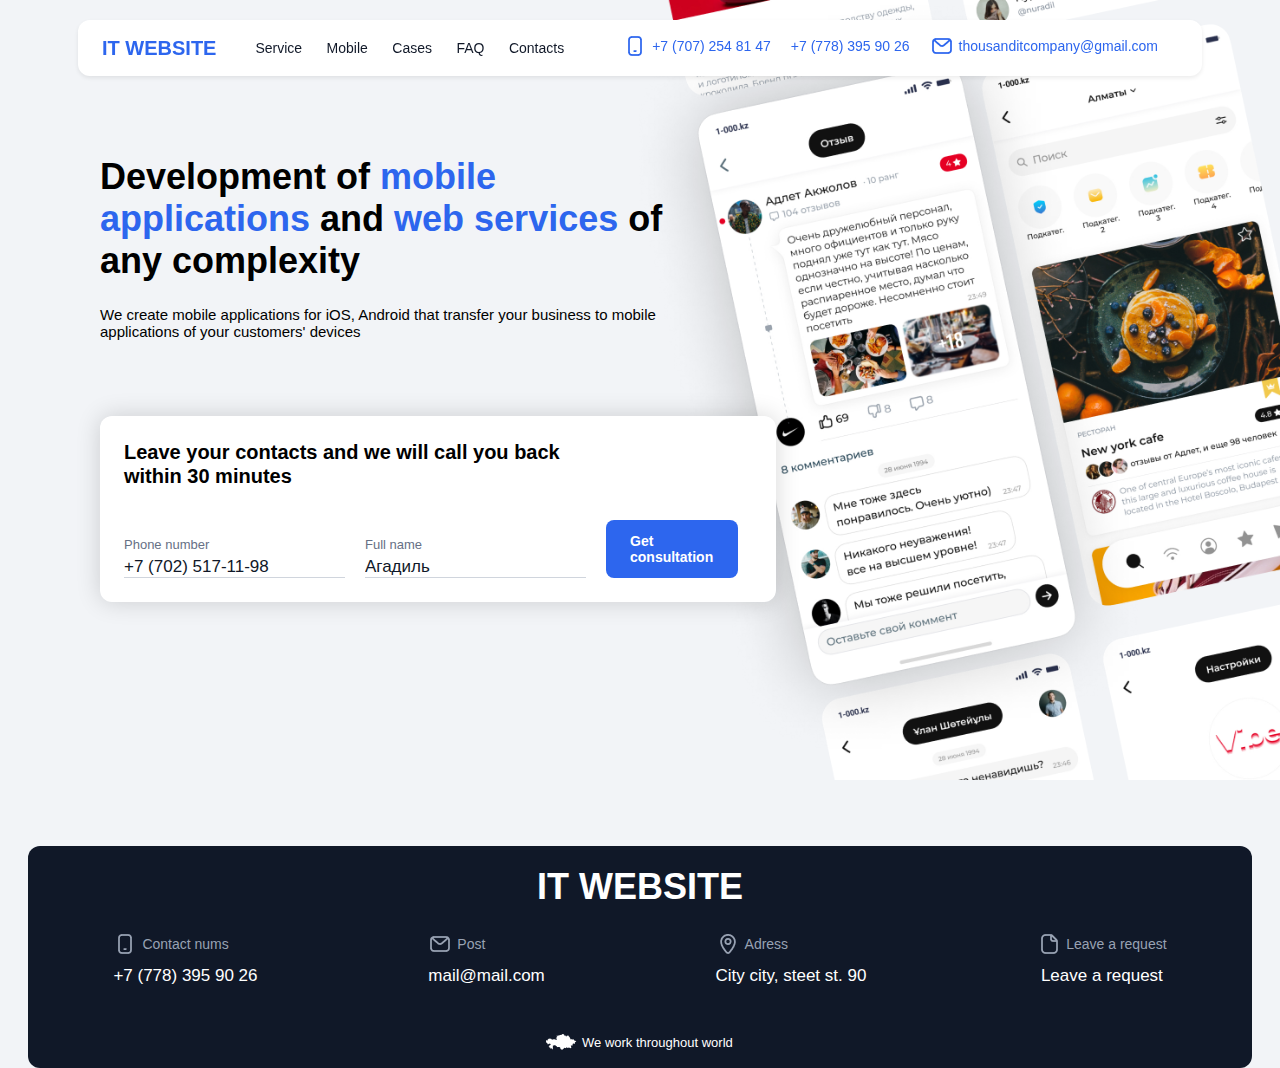
==== src/index.html @ 82accdd8 "lesson4" ====
<!DOCTYPE html>
<html lang = "en">
<head>
    <meta charset="UTF-8">
    <title> Главная страница </title>
    <link rel="stylesheet" type="text/css" href="assets/styles/style.css">
</head>
<body>
    <header>
          <h3>IT WEBSITE</h3>
          <nav>
            <ul class="nav">
                <li><a href="#">Service</a></li>
                <li><a href="#">Mobile</a></li>
                <li><a href="#">Cases</a></li>
                <li><a href="#">FAQ</a></li>
                <li><a href="#">Contacts</a></li>
            </ul>
            </nav>
          <div class="contact">
            <img class="headImg" src = "assets/icons/head_phone.png">
            <p>+7 (707) 254 81 47</p>
            <p>+7 (778) 395 90 26</p>
            <img class="headImg" src = "assets/icons/head_mail.png">
            <p><a href="mailto:thousanditcompany@gmail.com">thousanditcompany@gmail.com</a></p>
          </div>
      </header>

    <main class = "mainBlock">
        <div class = "mainDescription">
            <h2>Development of <span class = "blueTxt">mobile applications</span> and <span class = "blueTxt">web services</span> of any complexity</h2>
            <p>We create mobile applications for iOS, Android that transfer your business to mobile applications of your customers' devices</p>
        </div>
        <div class = "contactForm">
            <p>Leave your contacts and we will call you back within 30 minutes</p>
            <div class = "formInput">
                <form>
                    <div class = "formInputGroup">
                        <label for="phone"> Phone number </label>
                        <input type = "text"  id="phone" placeholder="+7 (702) 517-11-98">
                    </div>
                    <div class = "formInputGroup">
                        <label for="fullname">Full name</label>
                        <input type = "text" id="fullname" placeholder="Агадиль">
                    </div>
                    <button type = "submit">Get consultation</button>

                </form>
            </div>
        </div>
    </main>
    <footer>
        <h2>IT WEBSITE</h2>
        <div class="footerSection">
            <div class="contactFooter">
                <div class = "contactFooterBlock">
                    <img class="footImg" src="assets/icons/smartphone_outline_24.png" alt="">
                    <p> Contact nums</p>
                </div>
                <p>+7 (778) 395 90 26</p>
            </div>
            <div class="contactFooter">
                <div class = "contactFooterBlock">
                    <img class="footImg" src="assets/icons/mail_outline_24.png" alt="">
                    <p>Post</p>
                </div>
                <p>mail@mail.com</p>
            </div>
            <div class="contactFooter">
                <div class = "contactFooterBlock">
                    <img class="footImg" src="assets/icons/place_outline_24.png" alt="">
                    <p>Adress</p>
                </div>
                <p>City city, steet st. 90</p>
            </div>
            <div class="contactFooter">
                <div class = "contactFooterBlock">
                    <img class="footImg" src="assets/icons/document_outline_24.png" alt="">
                    <p>Leave a request</p>
                </div>
                <p>Leave a request</p>
            </div>
        </div>
        <div class = "footerSectionBlock">
            <img class="footImg" src="assets/icons/Vector.png" alt="">
            <p>We work throughout world</p>
        </div>
    </footer>   
</body>
</html>
---- src/assets/styles/style.css ----
@import "./global.css";
@import "./fonts.css";
@import "./utils.css";

*{
    box-sizing: border-box;
    margin: 0px;
    padding: 0px;
}

body{
    font-family: Arial, sans-serif;
    background: rgba(242, 244, 247, 1);
    background-image: url("../img/main.png");
    background-size: 55% auto;
    background-position: right top; 
    background-repeat: no-repeat;
}

header{
    position: sticky;
    top: 20px;
    width: 1124px;
    height: 56px;
    margin: auto;
    padding: 16px 24px 16px 24px;
    border-radius: 12px;
    display: flex; 
    justify-content: space-between; 
    align-items: center; 
    background-color: white;
    box-shadow: 0px 2px 4px 0px rgba(0, 0, 0, 0.08);
}

h3{
    font-size: 20px;
    font-weight: 600;
}

h2{
    font-size: 36px;
    font-weight: 700;
    margin-bottom: 24px;
}

button{
    background: rgba(45, 102, 238, 1);
    padding: 11px 24px 11px 24px;
    border-radius: 8px;
    color: white;
    border: none;
}

header h3{
    color: rgba(45, 102, 238, 1);
}

.nav{
    margin: 0 20px; 
    list-style: none;
    padding: 0;
}
  
.nav li {
    display: inline-block;
    margin-right: 20px;
    color: rgba(16, 24, 40, 1);
    font-weight: 500;
    font-size: 14px;
}

.nav a, .contact a{
    text-decoration: none;
}

.nav a{
    color: rgba(16, 24, 40, 1);
    font-weight: 500;
}

.headImg, .footImg{
    margin-right: 5px;
}
  
.contact{
    display: flex;
    flex-direction: row;
}

.contact p{
    margin-right: 20px;
    font-weight: 500;
    font-size: 14px;
    color: rgba(45, 102, 238, 1);
    line-height: 24px;
}

.contact a{
    color: rgba(45, 102, 238, 1);
}

.mainBlock{
    width: 100%;
    height: 790px;
    padding: 60px 100px 0px 100px;
}

.blueTxt{
    color:rgba(45, 102, 238, 1);  
}

.mainDescription{
    width: 600px;
    height: 220px;
    margin-top: 40px;
}

.mainDescription p {
    font-size: 15px;
    font-weight: 500;
}

.contactForm{
    width: 676px;
    height: 186px;
    padding: 24px;
    border-radius: 12px;
    background: rgba(255, 255, 255, 1);
    box-shadow: 0px 0px 24px 0px rgba(0, 0, 0, 0.16);
    margin-top: 40px;
}

.contactForm p{
    width: 450px;
    font-size: 20px;
    line-height: 24px;
    font-weight: 700;
}

.formInput form{
    width: 628px;
    display: flex;
    flex-direction: row; 
    align-items: flex-end;
    margin-top: 32px;
}

.contactForm label{
    font-size: 13px;
    display: block; 
    margin-bottom: 5px; 
    color: rgba(102, 112, 133, 1);

}

.contactForm input{
    font-size: 17px;
    border: 0.7px solid rgba(208, 213, 221, 1);
    border-style: none none solid none;
    
}

.contactForm input::placeholder {
    color: rgba(16, 24, 40, 1);
}
  
  
.formInputGroup {
    margin-right: 20px; 
}
  
.contactForm button{
    width: 132px;
    height: 58px;
    font-size: 14px;
    font-weight: 600;
    text-align: left;
}

footer {
    background: rgba(16, 24, 40, 1);
    padding: 20px 0; 
    color: white;
    text-align: center;
    width: 1224px;
    margin: auto;
    border-radius: 12px;
    height: 222px;
}

.footerSection{
    display: flex;
    justify-content: space-around; 
    flex-wrap: wrap;
    margin-bottom: 48px;

}

.contact {
    margin-bottom: 5px;
}
  
.contactFooter p{
    font-size: 17px;
    color: rgba(255, 255, 255, 1);
}

.contactFooterBlock{
    display: flex;
    flex-direction: row;
    align-items: center;
    margin-bottom: 10px;
}

.contactFooterBlock p{
    font-size: 14px;
    color: rgba(152, 162, 179, 1);
}

.footerSectionBlock{
    width: 190px;
    margin:auto;
    font-size: 13px;
    color: rgba(255, 255, 255, 1);
    display: flex;
    flex-direction: row;
    align-items: center;
}
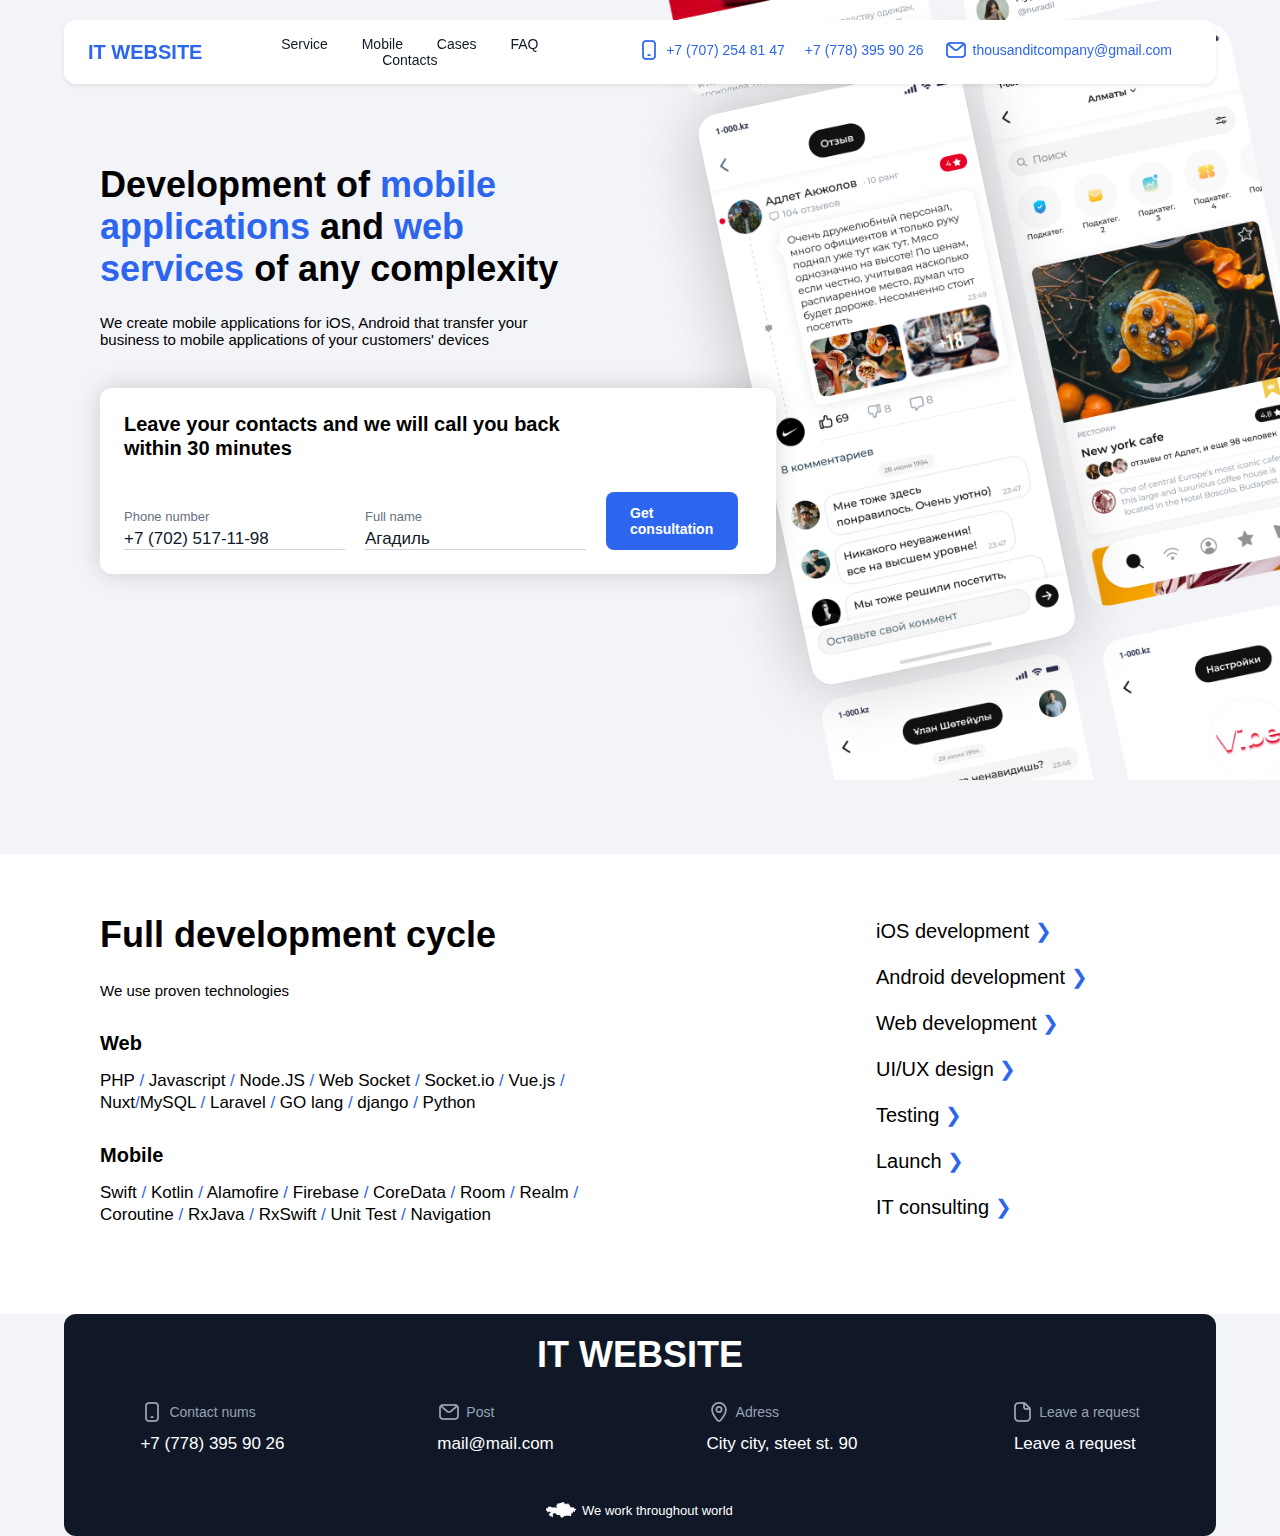
==== commit c2384626: "lesson5" ====
--- a/src/index.html
+++ b/src/index.html
@@ -4,27 +4,36 @@
     <meta charset="UTF-8">
     <title> Главная страница </title>
     <link rel="stylesheet" type="text/css" href="assets/styles/style.css">
+    <meta name="viewport"  content="width=device-width,initial-scale=1.0"/>
 </head>
 <body>
+    <div class = "blockBackImg">
     <header>
-          <h3>IT WEBSITE</h3>
-          <nav>
-            <ul class="nav">
+        <div class="hamburger">
+            <img src="assets/icons/Group 625890.png">
+        </div>
+        <h3>IT WEBSITE</h3>
+        <nav>
+            <ul class="navLinks">
                 <li><a href="#">Service</a></li>
                 <li><a href="#">Mobile</a></li>
                 <li><a href="#">Cases</a></li>
                 <li><a href="#">FAQ</a></li>
                 <li><a href="#">Contacts</a></li>
             </ul>
-            </nav>
-          <div class="contact">
-            <img class="headImg" src = "assets/icons/head_phone.png">
-            <p>+7 (707) 254 81 47</p>
-            <p>+7 (778) 395 90 26</p>
-            <img class="headImg" src = "assets/icons/head_mail.png">
+        </nav>
+        <div class="contact">
+            <div class = "phone">
+                <img class="headImg" src = "assets/icons/head_phone.png" alt="">
+                <p>+7 (707) 254 81 47</p>
+                <p>+7 (778) 395 90 26</p>
+            </div>
+            <div class = "email">
+            <img class="headImg" src = "assets/icons/head_mail.png" alt="">
             <p><a href="mailto:thousanditcompany@gmail.com">thousanditcompany@gmail.com</a></p>
-          </div>
-      </header>
+            </div>
+        </div>
+    </header>
 
     <main class = "mainBlock">
         <div class = "mainDescription">
@@ -49,6 +58,36 @@
             </div>
         </div>
     </main>
+    </div >
+   
+    <section class = "typesDevelopment">
+        <div class = "webAndMobile">            
+                <h2>Full development cycle</h2>
+                <p class = "signature">We use proven technologies</p>
+            <h3>Web</h3>
+            <p>PHP<span class = "blueTxt"> / </span>Javascript<span class = "blueTxt"> / </span>Node.JS<span class = "blueTxt"> / </span>Web Socket<span class = "blueTxt"> / </span>
+                Socket.io<span class = "blueTxt"> / </span>Vue.js<span class = "blueTxt"> / </span>Nuxt<span class = "blueTxt">/</span>MySQL<span class = "blueTxt"> / </span>Laravel
+                <span class = "blueTxt"> / </span>GO lang<span class = "blueTxt"> / </span>django<span class = "blueTxt"> / </span>Python
+            </p>
+            <h3>Mobile</h3>
+            <p>Swift<span class = "blueTxt"> / </span>Kotlin<span class = "blueTxt"> / </span>Alamofire<span class = "blueTxt"> / </span>Firebase<span class = "blueTxt"> / </span>
+                CoreData<span class = "blueTxt"> / </span>Room<span class = "blueTxt"> / </span>Realm<span class = "blueTxt"> / </span>Coroutine<span class = "blueTxt"> / </span>
+                RxJava<span class = "blueTxt"> / </span>RxSwift<span class = "blueTxt"> / </span>Unit Test<span class = "blueTxt"> / </span>Navigation
+            </p>
+        </div>
+        <div class = "choiceDevelopment">
+            <ul>
+                <li><a href="#">iOS development<span class = "blueTxt"> ❯ </span></a></li>
+                <li><a href="#">Android development<span class = "blueTxt"> ❯ </span></a></li>
+                <li><a href="#">Web development<span class = "blueTxt"> ❯ </span></a></li>
+                <li><a href="#">UI/UX design<span class = "blueTxt"> ❯ </span></a></li>
+                <li><a href="#">Testing<span class = "blueTxt"> ❯ </span></a></li>
+                <li><a href="#">Launch<span class = "blueTxt"> ❯ </span></a></li>
+                <li><a href="#">IT consulting<span class = "blueTxt"> ❯ </span></a></li>
+            </ul>
+        </div>
+    </section>
+
     <footer>
         <h2>IT WEBSITE</h2>
         <div class="footerSection">
@@ -87,4 +126,4 @@
         </div>
     </footer>   
 </body>
-</html>+</html>
--- a/src/assets/styles/style.css
+++ b/src/assets/styles/style.css
@@ -8,45 +8,56 @@
     padding: 0px;
 }
 
+html{
+    font-size: 10px;
+}
+
 body{
     font-family: Arial, sans-serif;
     background: rgba(242, 244, 247, 1);
+    width: 100%
+}
+
+.blockBackImg{
     background-image: url("../img/main.png");
     background-size: 55% auto;
     background-position: right top; 
     background-repeat: no-repeat;
+    
 }
 
 header{
     position: sticky;
-    top: 20px;
-    width: 1124px;
-    height: 56px;
+    top: 2rem;
+    width: 90%;
+    height: 12%;
     margin: auto;
-    padding: 16px 24px 16px 24px;
-    border-radius: 12px;
+    padding: 1.6rem 2.4rem 1.6rem 2.4rem;
+    border-radius: 1.2rem;
     display: flex; 
+    flex-direction: row;
+    flex-wrap: nowrap;
     justify-content: space-between; 
     align-items: center; 
     background-color: white;
-    box-shadow: 0px 2px 4px 0px rgba(0, 0, 0, 0.08);
+    box-shadow: 0rem 0.2rem 0.4rem 0rem rgba(0, 0, 0, 0.08);
 }
 
 h3{
-    font-size: 20px;
+    font-size: 2rem;
     font-weight: 600;
 }
 
 h2{
-    font-size: 36px;
+    font-size: 3.6rem;
     font-weight: 700;
-    margin-bottom: 24px;
+    margin-bottom: 2.4rem;
 }
 
 button{
     background: rgba(45, 102, 238, 1);
-    padding: 11px 24px 11px 24px;
-    border-radius: 8px;
+    padding: 1.1rem 2.4rem 1.1rem 2.4rem;
+    border-radius: 0.8rem;
     color: white;
     border: none;
 }
@@ -55,31 +66,53 @@
     color: rgba(45, 102, 238, 1);
 }
 
-.nav{
-    margin: 0 20px; 
+.phone, .email{
+    display: flex;
+    flex-direction: row;
+}
+
+.hamburger{
+    display: none;
+}
+
+nav{
+    width: auto;
+    min-width: 100px;
+    max-width: 30%;
+}
+
+.navLinks{
+    margin: 0 2rem; 
     list-style: none;
-    padding: 0;
+    display: flex;
+    flex-direction: row;
+    justify-content: space-around;
+    flex-wrap: wrap;
+    width:auto;
 }
   
-.nav li {
-    display: inline-block;
-    margin-right: 20px;
+.navLinks li {
+    margin-right: 2rem;
     color: rgba(16, 24, 40, 1);
     font-weight: 500;
-    font-size: 14px;
-}
-
-.nav a, .contact a{
+    font-size: 1.4rem;
+}
+
+.navLinks a, .contact a{
     text-decoration: none;
 }
 
-.nav a{
+.navLinks a{
     color: rgba(16, 24, 40, 1);
     font-weight: 500;
 }
 
 .headImg, .footImg{
-    margin-right: 5px;
+    margin-right: 0.5rem;
+}
+.headImg{
+    width: 2.4rem;
+    height: 2.4rem;
 }
   
 .contact{
@@ -88,11 +121,15 @@
 }
 
 .contact p{
-    margin-right: 20px;
+    margin-right: 2rem;
     font-weight: 500;
-    font-size: 14px;
+    font-size: 1.4rem;
     color: rgba(45, 102, 238, 1);
-    line-height: 24px;
+    line-height: 2.4rem;
+}
+
+.phone p{
+    white-space: nowrap;
 }
 
 .contact a{
@@ -101,8 +138,8 @@
 
 .mainBlock{
     width: 100%;
-    height: 790px;
-    padding: 60px 100px 0px 100px;
+    height: 79rem;
+    padding: 6rem 10rem 0rem 10rem;
 }
 
 .blueTxt{
@@ -110,51 +147,51 @@
 }
 
 .mainDescription{
-    width: 600px;
-    height: 220px;
-    margin-top: 40px;
+    width: 45%;
+   height: auto;
+    margin-top: 4rem;
 }
 
 .mainDescription p {
-    font-size: 15px;
+    font-size: 1.5rem;
     font-weight: 500;
 }
 
 .contactForm{
-    width: 676px;
-    height: 186px;
-    padding: 24px;
-    border-radius: 12px;
+    width: 67.6rem;
+    height: 18.6rem;
+    padding: 2.4rem;
+    border-radius: 1.2rem;
     background: rgba(255, 255, 255, 1);
-    box-shadow: 0px 0px 24px 0px rgba(0, 0, 0, 0.16);
-    margin-top: 40px;
+    box-shadow: 0rem 0rem 2.4rem 0rem rgba(0, 0, 0, 0.16);
+    margin-top: 4rem;
 }
 
 .contactForm p{
-    width: 450px;
-    font-size: 20px;
-    line-height: 24px;
+    width: 45rem;
+    font-size: 2rem;
+    line-height: 2.4rem;
     font-weight: 700;
 }
 
 .formInput form{
-    width: 628px;
+    width: 62.8rem;
     display: flex;
     flex-direction: row; 
     align-items: flex-end;
-    margin-top: 32px;
+    margin-top: 3.2rem;
 }
 
 .contactForm label{
-    font-size: 13px;
+    font-size: 1.3rem;
     display: block; 
-    margin-bottom: 5px; 
+    margin-bottom: 0.5rem; 
     color: rgba(102, 112, 133, 1);
 
 }
 
 .contactForm input{
-    font-size: 17px;
+    font-size: 1.7rem;
     border: 0.7px solid rgba(208, 213, 221, 1);
     border-style: none none solid none;
     
@@ -166,42 +203,88 @@
   
   
 .formInputGroup {
-    margin-right: 20px; 
+    margin-right: 2rem; 
 }
   
 .contactForm button{
-    width: 132px;
-    height: 58px;
-    font-size: 14px;
+    width: 13.2rem;
+    height: 5.8rem;
+    font-size: 1.4rem;
     font-weight: 600;
     text-align: left;
 }
 
-footer {
+.typesDevelopment{
+    padding: 6rem 0rem 6rem 10rem;
+    width: 100%;
+    display: flex;
+    flex-direction: row;
+    background-color: white;
+}
+.typesDevelopment h3{
+    margin: 3rem 0rem 1.5rem 0rem;
+}
+
+
+.webAndMobile{
+    width: 49.6rem;
+    height: 32.4rem;
+    font-size: 1.7rem;
+    margin-right: 28rem; 
+}
+.webAndMobile p{
+    line-height: 2.2rem;
+}
+
+.signature{
+    font-size: 1.5rem;
+}
+.choiceDevelopment{
+    width: 23.3rem;
+    height: 34rem;
+    font-size: 2rem;
+    font-weight: 400;
+    line-height: 2.4rem;
+}
+
+.choiceDevelopment ul{
+    list-style: none;
+}
+
+.choiceDevelopment li{
+    margin-bottom: 1.2rem;
+}
+
+.choiceDevelopment a{
+    text-decoration: none;
+    color: black;
+    line-height: 3.4rem;
+}
+
+footer{
     background: rgba(16, 24, 40, 1);
-    padding: 20px 0; 
+    padding: 2rem 0; 
     color: white;
     text-align: center;
-    width: 1224px;
+    width: 90%;
     margin: auto;
-    border-radius: 12px;
-    height: 222px;
+    border-radius: 1.2rem;
+    height: 22.2rem;
 }
 
 .footerSection{
     display: flex;
     justify-content: space-around; 
     flex-wrap: wrap;
-    margin-bottom: 48px;
-
+    margin-bottom: 4.8rem;
 }
 
 .contact {
-    margin-bottom: 5px;
+    margin-bottom: 0.5rem;
 }
   
 .contactFooter p{
-    font-size: 17px;
+    font-size: 1.7rem;
     color: rgba(255, 255, 255, 1);
 }
 
@@ -209,20 +292,237 @@
     display: flex;
     flex-direction: row;
     align-items: center;
-    margin-bottom: 10px;
+    margin-bottom: 1rem;
 }
 
 .contactFooterBlock p{
-    font-size: 14px;
+    font-size: 1.4rem;
     color: rgba(152, 162, 179, 1);
 }
 
 .footerSectionBlock{
-    width: 190px;
+    width: 19rem;
     margin:auto;
-    font-size: 13px;
+    font-size: 1.3rem;
     color: rgba(255, 255, 255, 1);
     display: flex;
     flex-direction: row;
     align-items: center;
+}
+
+@media (max-width: 768px) and (min-width: 426px){
+    .blockBackImg{
+        background-image: url("../img/mainMedia.png");
+    }
+
+    header{
+        top: 10px;
+        width: 100%;
+        height: 9rem;
+        justify-content: space-between; 
+    }
+    
+    h2{
+        font-size: 2.8rem;
+        margin-bottom: 2.4rem;
+    }
+    
+    nav, .phone{
+        display: none;
+    }
+
+    .hamburger{
+        display: block;
+    }
+
+    .headImg, .footImg{
+        margin-right: 5px;
+    }
+
+    .mainBlock{
+       height: auto;
+        padding: 2rem 0rem 2rem 2rem;
+    }
+    
+    .mainDescription{
+        width: 53%;
+       height: auto;
+        margin-top: 2rem;
+    }
+    
+    .contactForm{
+        width: 29.5rem;
+       height: auto;
+        padding: 3.2rem;
+        margin-top: 2.4rem;
+    }
+    
+    .contactForm p{
+        width: 100%;
+        font-size: 1.6rem;
+    }
+    
+    .formInput form{
+        width: 100%;
+        flex-direction: column; 
+        align-items: start;
+    }
+    
+    .contactForm input{
+        font-size: 1.4rem;   
+    }
+      
+    .formInputGroup {
+        margin-bottom: 2rem; 
+    }
+      
+    .contactForm button{
+        width: 160px;
+        margin-top: 1.2rem;
+    }
+    
+    .typesDevelopment{
+        padding: 2rem 0rem 2.6rem 2rem;
+       height: auto;
+    }
+         
+    .webAndMobile{
+        width: 50%;
+       height: auto;
+        font-size: 1.4rem;
+        margin-right: 8%; 
+    }
+    
+    .choiceDevelopment{
+        width: 40%;
+        margin-top: 15%;
+       height: auto;
+    }
+    
+    .choiceDevelopment a{
+        line-height: 2.4rem;
+    }
+    
+    footer{
+        width: 100%;
+    }
+}
+
+@media (max-width: 426px) {
+    .blockBackImg{
+        background-image: url("../img/mainMedia2.png");
+        background-size: auto 72%;
+        background-position: center bottom; 
+        height: 1140px;
+    }
+
+    header{
+        top: 10px;
+        width: 97%;
+        height: 9rem;
+        justify-content: space-between; 
+    }
+    
+    h2{
+        font-size: 2.8rem;
+        margin-bottom: 2.4rem;
+    }
+    
+    nav, .phone, .email{
+        display: none;
+    }
+
+    .hamburger{
+        display: block;
+    }
+
+    .headImg, .footImg{
+        margin-right: 5px;
+    }
+
+    .mainBlock{
+       height: auto;
+        padding: 2rem 0rem 2rem 1.8rem;
+    }
+    
+    .mainDescription{
+        width: 100%;
+        height: 50%;
+        margin-top: 2rem;
+        margin-bottom: 110%
+    }
+    
+    .contactForm{
+        width: 98%;
+       height: auto;
+        padding: 3.2rem;
+        margin-top: 0rem; 
+        margin-right: 1rem; 
+    }
+    
+    .contactForm p{
+        width: 85%;
+        font-size: 1.6rem;
+    }
+    
+    .formInput form{
+        width: 100%;
+        flex-direction: column; 
+        align-items: start;
+
+    }
+    
+    .contactForm input{
+        font-size: 1.4rem;   
+    }
+      
+    .formInputGroup {
+        margin-bottom: 2rem; 
+    }
+      
+    .contactForm button{
+        width: 160px;
+        margin-top: 1.2rem;
+    }
+    
+    .typesDevelopment{
+        padding: 2rem 2rem 2.6rem 2rem;
+       height: auto;
+        display: block;
+    }
+         
+    .webAndMobile{
+        width: 75%;
+       height: auto;
+        font-size: 1.4rem;
+        margin-right: 8%; 
+    }
+    
+    .choiceDevelopment{
+        width: 100%;
+        margin-top: 15%;
+       height: auto;
+    }
+    
+    .choiceDevelopment a{
+        line-height: 2.4rem;
+    }
+    
+    footer {
+        width: 100%;
+        height: auto; 
+    }
+    .footerSection{
+        display: flex;
+        flex-direction: row;
+        flex-wrap: wrap;
+        margin-left: 8%;
+    }
+    .contactFooter{
+        width: 50%;
+        text-align: start;
+    }
+    .contactFooter p{
+        font-size: 1.4rem;
+    }
 }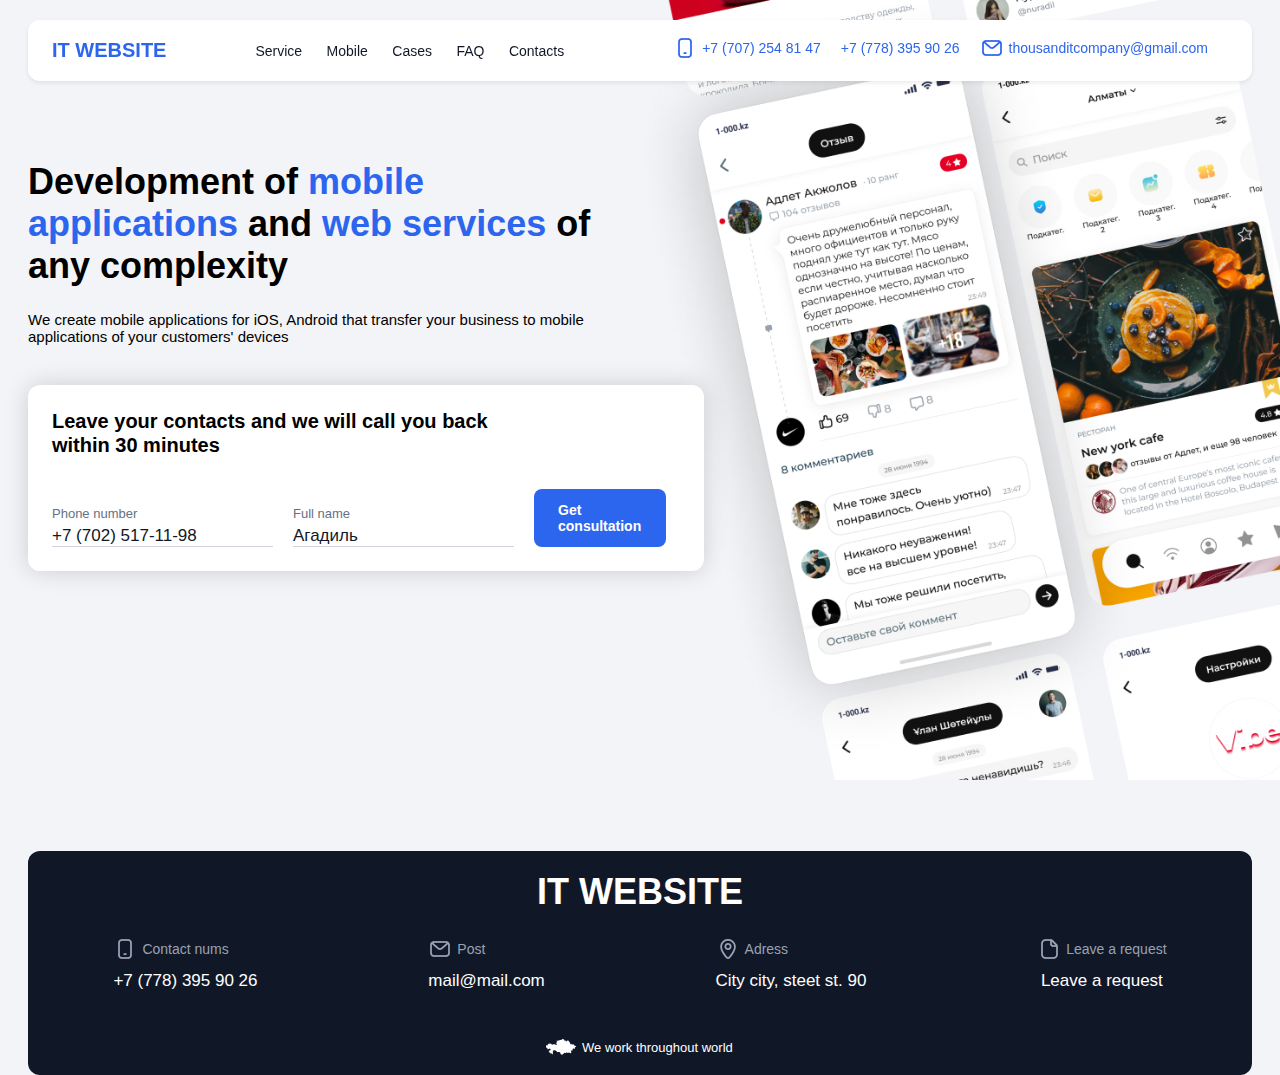
==== commit 12f423b0: "lesson4 - исправленная" ====
--- a/src/index.html
+++ b/src/index.html
@@ -1,20 +1,15 @@
 <!DOCTYPE html>
-<html lang = "en">
+<html lang="en">
 <head>
     <meta charset="UTF-8">
-    <title> Главная страница </title>
+    <title>Главная страница</title>
     <link rel="stylesheet" type="text/css" href="assets/styles/style.css">
-    <meta name="viewport"  content="width=device-width,initial-scale=1.0"/>
 </head>
 <body>
-    <div class = "blockBackImg">
-    <header>
-        <div class="hamburger">
-            <img src="assets/icons/Group 625890.png">
-        </div>
+    <header class="container">
         <h3>IT WEBSITE</h3>
         <nav>
-            <ul class="navLinks">
+            <ul class="nav">
                 <li><a href="#">Service</a></li>
                 <li><a href="#">Mobile</a></li>
                 <li><a href="#">Cases</a></li>
@@ -23,107 +18,73 @@
             </ul>
         </nav>
         <div class="contact">
-            <div class = "phone">
-                <img class="headImg" src = "assets/icons/head_phone.png" alt="">
-                <p>+7 (707) 254 81 47</p>
-                <p>+7 (778) 395 90 26</p>
-            </div>
-            <div class = "email">
-            <img class="headImg" src = "assets/icons/head_mail.png" alt="">
+            <img class="headImg" src="assets/icons/head_phone.png">
+            <p>+7 (707) 254 81 47</p>
+            <p>+7 (778) 395 90 26</p>
+            <img class="headImg" src="assets/icons/head_mail.png">
             <p><a href="mailto:thousanditcompany@gmail.com">thousanditcompany@gmail.com</a></p>
-            </div>
         </div>
     </header>
 
-    <main class = "mainBlock">
-        <div class = "mainDescription">
-            <h2>Development of <span class = "blueTxt">mobile applications</span> and <span class = "blueTxt">web services</span> of any complexity</h2>
+    <main class="container mainBlock">
+        <div class="mainDescription">
+            <h2>Development of <span class="blueTxt">mobile applications</span> and <span class="blueTxt">web services</span> of any complexity</h2>
             <p>We create mobile applications for iOS, Android that transfer your business to mobile applications of your customers' devices</p>
         </div>
-        <div class = "contactForm">
+        <div class="contactForm">
             <p>Leave your contacts and we will call you back within 30 minutes</p>
-            <div class = "formInput">
+            <div class="formInput">
                 <form>
-                    <div class = "formInputGroup">
-                        <label for="phone"> Phone number </label>
-                        <input type = "text"  id="phone" placeholder="+7 (702) 517-11-98">
+                    <div class="formInputGroup">
+                        <label for="phone">Phone number</label>
+                        <input type="text" id="phone" placeholder="+7 (702) 517-11-98">
                     </div>
-                    <div class = "formInputGroup">
+                    <div class="formInputGroup">
                         <label for="fullname">Full name</label>
-                        <input type = "text" id="fullname" placeholder="Агадиль">
+                        <input type="text" id="fullname" placeholder="Агадиль">
                     </div>
-                    <button type = "submit">Get consultation</button>
-
+                    <button type="submit">Get consultation</button>
                 </form>
             </div>
         </div>
     </main>
-    </div >
-   
-    <section class = "typesDevelopment">
-        <div class = "webAndMobile">            
-                <h2>Full development cycle</h2>
-                <p class = "signature">We use proven technologies</p>
-            <h3>Web</h3>
-            <p>PHP<span class = "blueTxt"> / </span>Javascript<span class = "blueTxt"> / </span>Node.JS<span class = "blueTxt"> / </span>Web Socket<span class = "blueTxt"> / </span>
-                Socket.io<span class = "blueTxt"> / </span>Vue.js<span class = "blueTxt"> / </span>Nuxt<span class = "blueTxt">/</span>MySQL<span class = "blueTxt"> / </span>Laravel
-                <span class = "blueTxt"> / </span>GO lang<span class = "blueTxt"> / </span>django<span class = "blueTxt"> / </span>Python
-            </p>
-            <h3>Mobile</h3>
-            <p>Swift<span class = "blueTxt"> / </span>Kotlin<span class = "blueTxt"> / </span>Alamofire<span class = "blueTxt"> / </span>Firebase<span class = "blueTxt"> / </span>
-                CoreData<span class = "blueTxt"> / </span>Room<span class = "blueTxt"> / </span>Realm<span class = "blueTxt"> / </span>Coroutine<span class = "blueTxt"> / </span>
-                RxJava<span class = "blueTxt"> / </span>RxSwift<span class = "blueTxt"> / </span>Unit Test<span class = "blueTxt"> / </span>Navigation
-            </p>
-        </div>
-        <div class = "choiceDevelopment">
-            <ul>
-                <li><a href="#">iOS development<span class = "blueTxt"> ❯ </span></a></li>
-                <li><a href="#">Android development<span class = "blueTxt"> ❯ </span></a></li>
-                <li><a href="#">Web development<span class = "blueTxt"> ❯ </span></a></li>
-                <li><a href="#">UI/UX design<span class = "blueTxt"> ❯ </span></a></li>
-                <li><a href="#">Testing<span class = "blueTxt"> ❯ </span></a></li>
-                <li><a href="#">Launch<span class = "blueTxt"> ❯ </span></a></li>
-                <li><a href="#">IT consulting<span class = "blueTxt"> ❯ </span></a></li>
-            </ul>
-        </div>
-    </section>
 
-    <footer>
+    <footer class="container">
         <h2>IT WEBSITE</h2>
         <div class="footerSection">
             <div class="contactFooter">
-                <div class = "contactFooterBlock">
+                <div class="contactFooterBlock">
                     <img class="footImg" src="assets/icons/smartphone_outline_24.png" alt="">
-                    <p> Contact nums</p>
+                    <p>Contact nums</p>
                 </div>
                 <p>+7 (778) 395 90 26</p>
             </div>
             <div class="contactFooter">
-                <div class = "contactFooterBlock">
+                <div class="contactFooterBlock">
                     <img class="footImg" src="assets/icons/mail_outline_24.png" alt="">
                     <p>Post</p>
                 </div>
                 <p>mail@mail.com</p>
             </div>
             <div class="contactFooter">
-                <div class = "contactFooterBlock">
+                <div class="contactFooterBlock">
                     <img class="footImg" src="assets/icons/place_outline_24.png" alt="">
                     <p>Adress</p>
                 </div>
                 <p>City city, steet st. 90</p>
             </div>
             <div class="contactFooter">
-                <div class = "contactFooterBlock">
+                <div class="contactFooterBlock">
                     <img class="footImg" src="assets/icons/document_outline_24.png" alt="">
                     <p>Leave a request</p>
                 </div>
                 <p>Leave a request</p>
             </div>
         </div>
-        <div class = "footerSectionBlock">
+        <div class="footerSectionBlock">
             <img class="footImg" src="assets/icons/Vector.png" alt="">
             <p>We work throughout world</p>
         </div>
-    </footer>   
+    </footer>
 </body>
-</html>
+</html>--- a/src/assets/styles/style.css
+++ b/src/assets/styles/style.css
@@ -8,56 +8,94 @@
     padding: 0px;
 }
 
-html{
-    font-size: 10px;
-}
-
 body{
     font-family: Arial, sans-serif;
     background: rgba(242, 244, 247, 1);
-    width: 100%
-}
-
-.blockBackImg{
     background-image: url("../img/main.png");
     background-size: 55% auto;
     background-position: right top; 
     background-repeat: no-repeat;
-    
-}
-
-header{
+}
+
+.container {
+    max-width: 1224px;
+    margin: 0 auto;
+}
+
+header {
     position: sticky;
-    top: 2rem;
-    width: 90%;
-    height: 12%;
+    top: 20px;
+    padding: 16px 24px; 
+    border-radius: 12px;
+    display: flex;
+    justify-content: space-between;
+    align-items: center;
+    background-color: white;
+    box-shadow: 0px 2px 4px 0px rgba(0, 0, 0, 0.08);
+}
+
+.mainBlock {
+    padding: 60px 0; 
+    height: 790px;
+}
+
+footer {
+    background: rgba(16, 24, 40, 1);
+    padding: 20px 0; 
+    color: white;
+    text-align: center;
+    border-radius: 12px;
+}
+
+
+.mainDescription {
+    width: 600px;
+    margin-top: 40px;
+}
+
+.contactForm {
+    width: 676px;
+    padding: 24px; 
+    border-radius: 12px;
+    background: rgba(255, 255, 255, 1);
+    box-shadow: 0px 0px 24px 0px rgba(0, 0, 0, 0.16);
+    margin-top: 40px;
+}
+
+
+.footerSection {
+    display: flex;
+    justify-content: space-around;
+    flex-wrap: wrap;
+    margin-bottom: 48px;
+}
+
+.footerSectionBlock {
+    width: 190px;
     margin: auto;
-    padding: 1.6rem 2.4rem 1.6rem 2.4rem;
-    border-radius: 1.2rem;
-    display: flex; 
+    font-size: 13px;
+    color: rgba(255, 255, 255, 1);
+    display: flex;
     flex-direction: row;
-    flex-wrap: nowrap;
-    justify-content: space-between; 
-    align-items: center; 
-    background-color: white;
-    box-shadow: 0rem 0.2rem 0.4rem 0rem rgba(0, 0, 0, 0.08);
-}
+    align-items: center;
+}
+
 
 h3{
-    font-size: 2rem;
+    font-size: 20px;
     font-weight: 600;
 }
 
 h2{
-    font-size: 3.6rem;
+    font-size: 36px;
     font-weight: 700;
-    margin-bottom: 2.4rem;
+    margin-bottom: 24px;
 }
 
 button{
     background: rgba(45, 102, 238, 1);
-    padding: 1.1rem 2.4rem 1.1rem 2.4rem;
-    border-radius: 0.8rem;
+    padding: 11px 24px 11px 24px;
+    border-radius: 8px;
     color: white;
     border: none;
 }
@@ -66,132 +104,84 @@
     color: rgba(45, 102, 238, 1);
 }
 
-.phone, .email{
+.nav{
+    margin: 0 20px; 
+    list-style: none;
+    padding: 0;
+}
+  
+.nav li {
+    display: inline-block;
+    margin-right: 20px;
+    color: rgba(16, 24, 40, 1);
+    font-weight: 500;
+    font-size: 14px;
+}
+
+.nav a, .contact a{
+    text-decoration: none;
+}
+
+.nav a{
+    color: rgba(16, 24, 40, 1);
+    font-weight: 500;
+}
+
+.headImg, .footImg{
+    margin-right: 5px;
+}
+  
+.contact{
     display: flex;
     flex-direction: row;
 }
 
-.hamburger{
-    display: none;
-}
-
-nav{
-    width: auto;
-    min-width: 100px;
-    max-width: 30%;
-}
-
-.navLinks{
-    margin: 0 2rem; 
-    list-style: none;
-    display: flex;
-    flex-direction: row;
-    justify-content: space-around;
-    flex-wrap: wrap;
-    width:auto;
-}
-  
-.navLinks li {
-    margin-right: 2rem;
-    color: rgba(16, 24, 40, 1);
-    font-weight: 500;
-    font-size: 1.4rem;
-}
-
-.navLinks a, .contact a{
-    text-decoration: none;
-}
-
-.navLinks a{
-    color: rgba(16, 24, 40, 1);
-    font-weight: 500;
-}
-
-.headImg, .footImg{
-    margin-right: 0.5rem;
-}
-.headImg{
-    width: 2.4rem;
-    height: 2.4rem;
-}
-  
-.contact{
-    display: flex;
-    flex-direction: row;
-}
-
 .contact p{
-    margin-right: 2rem;
-    font-weight: 500;
-    font-size: 1.4rem;
+    margin-right: 20px;
+    font-weight: 500;
+    font-size: 14px;
     color: rgba(45, 102, 238, 1);
-    line-height: 2.4rem;
-}
-
-.phone p{
-    white-space: nowrap;
+    line-height: 24px;
 }
 
 .contact a{
     color: rgba(45, 102, 238, 1);
 }
 
-.mainBlock{
-    width: 100%;
-    height: 79rem;
-    padding: 6rem 10rem 0rem 10rem;
-}
-
 .blueTxt{
     color:rgba(45, 102, 238, 1);  
 }
 
-.mainDescription{
-    width: 45%;
-   height: auto;
-    margin-top: 4rem;
-}
-
 .mainDescription p {
-    font-size: 1.5rem;
-    font-weight: 500;
-}
-
-.contactForm{
-    width: 67.6rem;
-    height: 18.6rem;
-    padding: 2.4rem;
-    border-radius: 1.2rem;
-    background: rgba(255, 255, 255, 1);
-    box-shadow: 0rem 0rem 2.4rem 0rem rgba(0, 0, 0, 0.16);
-    margin-top: 4rem;
+    font-size: 15px;
+    font-weight: 500;
 }
 
 .contactForm p{
-    width: 45rem;
-    font-size: 2rem;
-    line-height: 2.4rem;
+    width: 450px;
+    font-size: 20px;
+    line-height: 24px;
     font-weight: 700;
 }
 
 .formInput form{
-    width: 62.8rem;
+    width: 628px;
     display: flex;
     flex-direction: row; 
     align-items: flex-end;
-    margin-top: 3.2rem;
+    margin-top: 32px;
 }
 
 .contactForm label{
-    font-size: 1.3rem;
+    font-size: 13px;
     display: block; 
-    margin-bottom: 0.5rem; 
+    margin-bottom: 5px; 
     color: rgba(102, 112, 133, 1);
 
 }
 
 .contactForm input{
-    font-size: 1.7rem;
+    font-size: 17px;
     border: 0.7px solid rgba(208, 213, 221, 1);
     border-style: none none solid none;
     
@@ -203,88 +193,24 @@
   
   
 .formInputGroup {
-    margin-right: 2rem; 
+    margin-right: 20px; 
 }
   
 .contactForm button{
-    width: 13.2rem;
-    height: 5.8rem;
-    font-size: 1.4rem;
+    width: 132px;
+    height: 58px;
+    font-size: 14px;
     font-weight: 600;
     text-align: left;
 }
 
-.typesDevelopment{
-    padding: 6rem 0rem 6rem 10rem;
-    width: 100%;
-    display: flex;
-    flex-direction: row;
-    background-color: white;
-}
-.typesDevelopment h3{
-    margin: 3rem 0rem 1.5rem 0rem;
-}
-
-
-.webAndMobile{
-    width: 49.6rem;
-    height: 32.4rem;
-    font-size: 1.7rem;
-    margin-right: 28rem; 
-}
-.webAndMobile p{
-    line-height: 2.2rem;
-}
-
-.signature{
-    font-size: 1.5rem;
-}
-.choiceDevelopment{
-    width: 23.3rem;
-    height: 34rem;
-    font-size: 2rem;
-    font-weight: 400;
-    line-height: 2.4rem;
-}
-
-.choiceDevelopment ul{
-    list-style: none;
-}
-
-.choiceDevelopment li{
-    margin-bottom: 1.2rem;
-}
-
-.choiceDevelopment a{
-    text-decoration: none;
-    color: black;
-    line-height: 3.4rem;
-}
-
-footer{
-    background: rgba(16, 24, 40, 1);
-    padding: 2rem 0; 
-    color: white;
-    text-align: center;
-    width: 90%;
-    margin: auto;
-    border-radius: 1.2rem;
-    height: 22.2rem;
-}
-
-.footerSection{
-    display: flex;
-    justify-content: space-around; 
-    flex-wrap: wrap;
-    margin-bottom: 4.8rem;
-}
 
 .contact {
-    margin-bottom: 0.5rem;
+    margin-bottom: 5px;
 }
   
 .contactFooter p{
-    font-size: 1.7rem;
+    font-size: 17px;
     color: rgba(255, 255, 255, 1);
 }
 
@@ -292,237 +218,10 @@
     display: flex;
     flex-direction: row;
     align-items: center;
-    margin-bottom: 1rem;
+    margin-bottom: 10px;
 }
 
 .contactFooterBlock p{
-    font-size: 1.4rem;
+    font-size: 14px;
     color: rgba(152, 162, 179, 1);
 }
-
-.footerSectionBlock{
-    width: 19rem;
-    margin:auto;
-    font-size: 1.3rem;
-    color: rgba(255, 255, 255, 1);
-    display: flex;
-    flex-direction: row;
-    align-items: center;
-}
-
-@media (max-width: 768px) and (min-width: 426px){
-    .blockBackImg{
-        background-image: url("../img/mainMedia.png");
-    }
-
-    header{
-        top: 10px;
-        width: 100%;
-        height: 9rem;
-        justify-content: space-between; 
-    }
-    
-    h2{
-        font-size: 2.8rem;
-        margin-bottom: 2.4rem;
-    }
-    
-    nav, .phone{
-        display: none;
-    }
-
-    .hamburger{
-        display: block;
-    }
-
-    .headImg, .footImg{
-        margin-right: 5px;
-    }
-
-    .mainBlock{
-       height: auto;
-        padding: 2rem 0rem 2rem 2rem;
-    }
-    
-    .mainDescription{
-        width: 53%;
-       height: auto;
-        margin-top: 2rem;
-    }
-    
-    .contactForm{
-        width: 29.5rem;
-       height: auto;
-        padding: 3.2rem;
-        margin-top: 2.4rem;
-    }
-    
-    .contactForm p{
-        width: 100%;
-        font-size: 1.6rem;
-    }
-    
-    .formInput form{
-        width: 100%;
-        flex-direction: column; 
-        align-items: start;
-    }
-    
-    .contactForm input{
-        font-size: 1.4rem;   
-    }
-      
-    .formInputGroup {
-        margin-bottom: 2rem; 
-    }
-      
-    .contactForm button{
-        width: 160px;
-        margin-top: 1.2rem;
-    }
-    
-    .typesDevelopment{
-        padding: 2rem 0rem 2.6rem 2rem;
-       height: auto;
-    }
-         
-    .webAndMobile{
-        width: 50%;
-       height: auto;
-        font-size: 1.4rem;
-        margin-right: 8%; 
-    }
-    
-    .choiceDevelopment{
-        width: 40%;
-        margin-top: 15%;
-       height: auto;
-    }
-    
-    .choiceDevelopment a{
-        line-height: 2.4rem;
-    }
-    
-    footer{
-        width: 100%;
-    }
-}
-
-@media (max-width: 426px) {
-    .blockBackImg{
-        background-image: url("../img/mainMedia2.png");
-        background-size: auto 72%;
-        background-position: center bottom; 
-        height: 1140px;
-    }
-
-    header{
-        top: 10px;
-        width: 97%;
-        height: 9rem;
-        justify-content: space-between; 
-    }
-    
-    h2{
-        font-size: 2.8rem;
-        margin-bottom: 2.4rem;
-    }
-    
-    nav, .phone, .email{
-        display: none;
-    }
-
-    .hamburger{
-        display: block;
-    }
-
-    .headImg, .footImg{
-        margin-right: 5px;
-    }
-
-    .mainBlock{
-       height: auto;
-        padding: 2rem 0rem 2rem 1.8rem;
-    }
-    
-    .mainDescription{
-        width: 100%;
-        height: 50%;
-        margin-top: 2rem;
-        margin-bottom: 110%
-    }
-    
-    .contactForm{
-        width: 98%;
-       height: auto;
-        padding: 3.2rem;
-        margin-top: 0rem; 
-        margin-right: 1rem; 
-    }
-    
-    .contactForm p{
-        width: 85%;
-        font-size: 1.6rem;
-    }
-    
-    .formInput form{
-        width: 100%;
-        flex-direction: column; 
-        align-items: start;
-
-    }
-    
-    .contactForm input{
-        font-size: 1.4rem;   
-    }
-      
-    .formInputGroup {
-        margin-bottom: 2rem; 
-    }
-      
-    .contactForm button{
-        width: 160px;
-        margin-top: 1.2rem;
-    }
-    
-    .typesDevelopment{
-        padding: 2rem 2rem 2.6rem 2rem;
-       height: auto;
-        display: block;
-    }
-         
-    .webAndMobile{
-        width: 75%;
-       height: auto;
-        font-size: 1.4rem;
-        margin-right: 8%; 
-    }
-    
-    .choiceDevelopment{
-        width: 100%;
-        margin-top: 15%;
-       height: auto;
-    }
-    
-    .choiceDevelopment a{
-        line-height: 2.4rem;
-    }
-    
-    footer {
-        width: 100%;
-        height: auto; 
-    }
-    .footerSection{
-        display: flex;
-        flex-direction: row;
-        flex-wrap: wrap;
-        margin-left: 8%;
-    }
-    .contactFooter{
-        width: 50%;
-        text-align: start;
-    }
-    .contactFooter p{
-        font-size: 1.4rem;
-    }
-}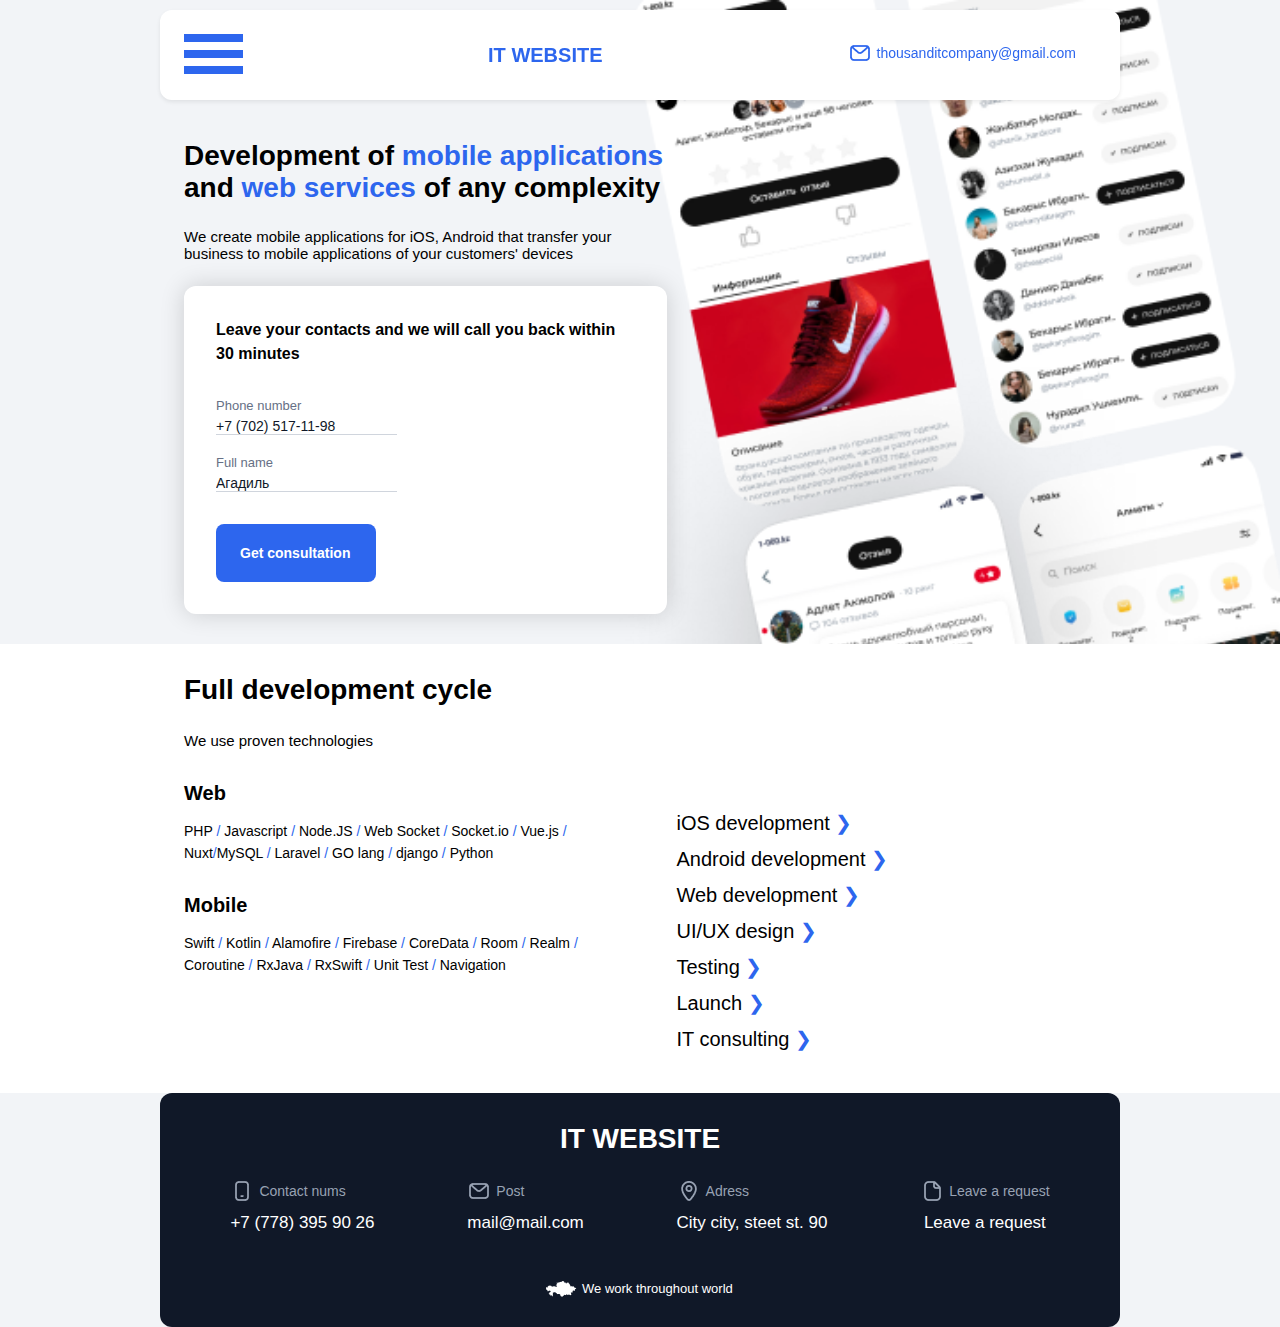
==== commit 1c4cad5d: "lesson5 - исправленная" ====
--- a/src/index.html
+++ b/src/index.html
@@ -1,15 +1,20 @@
 <!DOCTYPE html>
-<html lang="en">
+<html lang = "en">
 <head>
     <meta charset="UTF-8">
-    <title>Главная страница</title>
+    <title> Главная страница </title>
     <link rel="stylesheet" type="text/css" href="assets/styles/style.css">
+    <meta name="viewport"  content="width=device-width,initial-scale=1.0"/>
 </head>
 <body>
+    <div class = "blockBackImg">
     <header class="container">
+        <div class="hamburger">
+            <img src="assets/icons/Group 625890.png">
+        </div>
         <h3>IT WEBSITE</h3>
         <nav>
-            <ul class="nav">
+            <ul class="navLinks">
                 <li><a href="#">Service</a></li>
                 <li><a href="#">Mobile</a></li>
                 <li><a href="#">Cases</a></li>
@@ -18,73 +23,110 @@
             </ul>
         </nav>
         <div class="contact">
-            <img class="headImg" src="assets/icons/head_phone.png">
-            <p>+7 (707) 254 81 47</p>
-            <p>+7 (778) 395 90 26</p>
-            <img class="headImg" src="assets/icons/head_mail.png">
+            <div class = "phone">
+                <img class="headImg" src = "assets/icons/head_phone.png" alt="">
+                <p>+7 (707) 254 81 47</p>
+                <p>+7 (778) 395 90 26</p>
+            </div>
+            <div class = "email">
+            <img class="headImg" src = "assets/icons/head_mail.png" alt="">
             <p><a href="mailto:thousanditcompany@gmail.com">thousanditcompany@gmail.com</a></p>
+            </div>
         </div>
     </header>
 
     <main class="container mainBlock">
-        <div class="mainDescription">
-            <h2>Development of <span class="blueTxt">mobile applications</span> and <span class="blueTxt">web services</span> of any complexity</h2>
+        <div class = "mainDescription">
+            <h2>Development of <span class = "blueTxt">mobile applications</span> and <span class = "blueTxt">web services</span> of any complexity</h2>
             <p>We create mobile applications for iOS, Android that transfer your business to mobile applications of your customers' devices</p>
         </div>
-        <div class="contactForm">
+        <div class = "contactForm">
             <p>Leave your contacts and we will call you back within 30 minutes</p>
-            <div class="formInput">
+            <div class = "formInput">
                 <form>
-                    <div class="formInputGroup">
-                        <label for="phone">Phone number</label>
-                        <input type="text" id="phone" placeholder="+7 (702) 517-11-98">
+                    <div class = "formInputGroup">
+                        <label for="phone"> Phone number </label>
+                        <input type = "text"  id="phone" placeholder="+7 (702) 517-11-98">
                     </div>
-                    <div class="formInputGroup">
+                    <div class = "formInputGroup">
                         <label for="fullname">Full name</label>
-                        <input type="text" id="fullname" placeholder="Агадиль">
+                        <input type = "text" id="fullname" placeholder="Агадиль">
                     </div>
-                    <button type="submit">Get consultation</button>
+                    <button type = "submit">Get consultation</button>
+
                 </form>
             </div>
         </div>
     </main>
+    </div >
+
+
+    <div class="fullWidthBackground">
+        <section class = "container typesDevelopment">
+            <div class = "webAndMobile">
+                <h2>Full development cycle</h2>
+                <p class = "signature">We use proven technologies</p>
+                <h3>Web</h3>
+                <p>PHP<span class = "blueTxt"> / </span>Javascript<span class = "blueTxt"> / </span>Node.JS<span class = "blueTxt"> / </span>Web Socket<span class = "blueTxt"> / </span>
+                    Socket.io<span class = "blueTxt"> / </span>Vue.js<span class = "blueTxt"> / </span>Nuxt<span class = "blueTxt">/</span>MySQL<span class = "blueTxt"> / </span>Laravel
+                    <span class = "blueTxt"> / </span>GO lang<span class = "blueTxt"> / </span>django<span class = "blueTxt"> / </span>Python
+                </p>
+                <h3>Mobile</h3>
+                <p>Swift<span class = "blueTxt"> / </span>Kotlin<span class = "blueTxt"> / </span>Alamofire<span class = "blueTxt"> / </span>Firebase<span class = "blueTxt"> / </span>
+                    CoreData<span class = "blueTxt"> / </span>Room<span class = "blueTxt"> / </span>Realm<span class = "blueTxt"> / </span>Coroutine<span class = "blueTxt"> / </span>
+                    RxJava<span class = "blueTxt"> / </span>RxSwift<span class = "blueTxt"> / </span>Unit Test<span class = "blueTxt"> / </span>Navigation
+                </p>
+            </div>
+            <div class = "choiceDevelopment">
+                <ul>
+                    <li><a href="#">iOS development<span class = "blueTxt"> ❯ </span></a></li>
+                    <li><a href="#">Android development<span class = "blueTxt"> ❯ </span></a></li>
+                    <li><a href="#">Web development<span class = "blueTxt"> ❯ </span></a></li>
+                    <li><a href="#">UI/UX design<span class = "blueTxt"> ❯ </span></a></li>
+                    <li><a href="#">Testing<span class = "blueTxt"> ❯ </span></a></li>
+                    <li><a href="#">Launch<span class = "blueTxt"> ❯ </span></a></li>
+                    <li><a href="#">IT consulting<span class = "blueTxt"> ❯ </span></a></li>
+                </ul>
+            </div>
+        </section>
+    </div>
 
     <footer class="container">
         <h2>IT WEBSITE</h2>
         <div class="footerSection">
             <div class="contactFooter">
-                <div class="contactFooterBlock">
+                <div class = "contactFooterBlock">
                     <img class="footImg" src="assets/icons/smartphone_outline_24.png" alt="">
-                    <p>Contact nums</p>
+                    <p> Contact nums</p>
                 </div>
                 <p>+7 (778) 395 90 26</p>
             </div>
             <div class="contactFooter">
-                <div class="contactFooterBlock">
+                <div class = "contactFooterBlock">
                     <img class="footImg" src="assets/icons/mail_outline_24.png" alt="">
                     <p>Post</p>
                 </div>
                 <p>mail@mail.com</p>
             </div>
             <div class="contactFooter">
-                <div class="contactFooterBlock">
+                <div class = "contactFooterBlock">
                     <img class="footImg" src="assets/icons/place_outline_24.png" alt="">
                     <p>Adress</p>
                 </div>
                 <p>City city, steet st. 90</p>
             </div>
             <div class="contactFooter">
-                <div class="contactFooterBlock">
+                <div class = "contactFooterBlock">
                     <img class="footImg" src="assets/icons/document_outline_24.png" alt="">
                     <p>Leave a request</p>
                 </div>
                 <p>Leave a request</p>
             </div>
         </div>
-        <div class="footerSectionBlock">
+        <div class = "footerSectionBlock">
             <img class="footImg" src="assets/icons/Vector.png" alt="">
             <p>We work throughout world</p>
         </div>
-    </footer>
+    </footer>   
 </body>
-</html>+</html>
--- a/src/assets/styles/style.css
+++ b/src/assets/styles/style.css
@@ -8,13 +8,13 @@
     padding: 0px;
 }
 
+html{
+    font-size: 10px;
+}
+
 body{
     font-family: Arial, sans-serif;
     background: rgba(242, 244, 247, 1);
-    background-image: url("../img/main.png");
-    background-size: 55% auto;
-    background-position: right top; 
-    background-repeat: no-repeat;
 }
 
 .container {
@@ -34,25 +34,133 @@
     box-shadow: 0px 2px 4px 0px rgba(0, 0, 0, 0.08);
 }
 
+.footerSection {
+    display: flex;
+    justify-content: space-around;
+    flex-wrap: wrap;
+    margin-bottom: 48px;
+}
+
+.blockBackImg{
+    background-image: url("../img/main.png");
+    background-size: 55% auto;
+    background-position: right top; 
+    background-repeat: no-repeat;
+    
+}
+
+h3{
+    font-size: 2rem;
+    font-weight: 600;
+}
+
+h2{
+    font-size: 3.6rem;
+    font-weight: 700;
+    margin-bottom: 2.4rem;
+}
+
+button{
+    background: rgba(45, 102, 238, 1);
+    padding: 1.1rem 2.4rem 1.1rem 2.4rem;
+    border-radius: 0.8rem;
+    color: white;
+    border: none;
+}
+
+header h3{
+    color: rgba(45, 102, 238, 1);
+}
+
+.phone, .email{
+    display: flex;
+    flex-direction: row;
+}
+
+.hamburger{
+    display: none;
+}
+
+nav{
+    width: auto;
+    min-width: 100px;
+    max-width: 30%;
+}
+
+.navLinks{
+    margin: 0 2rem; 
+    list-style: none;
+    display: flex;
+    flex-direction: row;
+    justify-content: space-around;
+    flex-wrap: wrap;
+    width:auto;
+}
+  
+.navLinks li {
+    margin-right: 2rem;
+    color: rgba(16, 24, 40, 1);
+    font-weight: 500;
+    font-size: 1.4rem;
+}
+
+.navLinks a, .contact a{
+    text-decoration: none;
+}
+
+.navLinks a{
+    color: rgba(16, 24, 40, 1);
+    font-weight: 500;
+}
+
+.headImg, .footImg{
+    margin-right: 0.5rem;
+}
+.headImg{
+    width: 2.4rem;
+    height: 2.4rem;
+}
+  
+.contact{
+    display: flex;
+    flex-direction: row;
+}
+
+.contact p{
+    margin-right: 2rem;
+    font-weight: 500;
+    font-size: 1.4rem;
+    color: rgba(45, 102, 238, 1);
+    line-height: 2.4rem;
+}
+
+.phone p{
+    white-space: nowrap;
+}
+
+.contact a{
+    color: rgba(45, 102, 238, 1);
+}
+
 .mainBlock {
     padding: 60px 0; 
     height: 790px;
 }
 
-footer {
-    background: rgba(16, 24, 40, 1);
-    padding: 20px 0; 
-    color: white;
-    text-align: center;
-    border-radius: 12px;
-}
-
+.blueTxt{
+    color:rgba(45, 102, 238, 1);  
+}
 
 .mainDescription {
     width: 600px;
     margin-top: 40px;
 }
 
+
+.mainDescription p {
+    font-size: 1.5rem;
+    font-weight: 500;
+}
 .contactForm {
     width: 676px;
     padding: 24px; 
@@ -62,12 +170,138 @@
     margin-top: 40px;
 }
 
-
-.footerSection {
-    display: flex;
-    justify-content: space-around;
+.contactForm p{
+    width: 45rem;
+    font-size: 2rem;
+    line-height: 2.4rem;
+    font-weight: 700;
+}
+
+.formInput form{
+    width: 62.8rem;
+    display: flex;
+    flex-direction: row; 
+    align-items: flex-end;
+    margin-top: 3.2rem;
+}
+
+.contactForm label{
+    font-size: 1.3rem;
+    display: block; 
+    margin-bottom: 0.5rem; 
+    color: rgba(102, 112, 133, 1);
+
+}
+
+.contactForm input{
+    font-size: 1.7rem;
+    border: 0.7px solid rgba(208, 213, 221, 1);
+    border-style: none none solid none;
+    
+}
+
+.contactForm input::placeholder {
+    color: rgba(16, 24, 40, 1);
+}
+  
+  
+.formInputGroup {
+    margin-right: 2rem; 
+}
+  
+.contactForm button{
+    width: 13.2rem;
+    height: 5.8rem;
+    font-size: 1.4rem;
+    font-weight: 600;
+    text-align: left;
+}
+
+.fullWidthBackground{
+    width: 100%;
+    background-color: white; 
+    padding: 6rem 0;
+}
+
+.typesDevelopment{
+    display: flex;
+    flex-direction: row;
+    background-color: white;
+}
+.typesDevelopment h3{
+    margin: 3rem 0rem 1.5rem 0rem;
+}
+
+
+.webAndMobile{
+    width: 49.6rem;
+    height: 32.4rem;
+    font-size: 1.7rem;
+    margin-right: 28rem; 
+}
+.webAndMobile p{
+    line-height: 2.2rem;
+}
+
+.signature{
+    font-size: 1.5rem;
+}
+.choiceDevelopment{
+    width: 23.3rem;
+    height: 34rem;
+    font-size: 2rem;
+    font-weight: 400;
+    line-height: 2.4rem;
+}
+
+.choiceDevelopment ul{
+    list-style: none;
+}
+
+.choiceDevelopment li{
+    margin-bottom: 1.2rem;
+}
+
+.choiceDevelopment a{
+    text-decoration: none;
+    color: black;
+    line-height: 3.4rem;
+}
+
+footer {
+    background: rgba(16, 24, 40, 1);
+    padding: 20px 0;
+    color: white;
+    text-align: center;
+    border-radius: 12px;
+}
+
+.footerSection{
+    display: flex;
+    justify-content: space-around; 
     flex-wrap: wrap;
-    margin-bottom: 48px;
+    margin-bottom: 4.8rem;
+}
+
+.contact {
+    margin-bottom: 0.5rem;
+}
+  
+.contactFooter p{
+    font-size: 1.7rem;
+    color: rgba(255, 255, 255, 1);
+}
+
+.contactFooterBlock{
+    display: flex;
+    flex-direction: row;
+    align-items: center;
+    margin-bottom: 1rem;
+}
+
+.contactFooterBlock p{
+    font-size: 1.4rem;
+    color: rgba(152, 162, 179, 1);
 }
 
 .footerSectionBlock {
@@ -80,148 +314,237 @@
     align-items: center;
 }
 
-
-h3{
-    font-size: 20px;
-    font-weight: 600;
-}
-
-h2{
-    font-size: 36px;
-    font-weight: 700;
-    margin-bottom: 24px;
-}
-
-button{
-    background: rgba(45, 102, 238, 1);
-    padding: 11px 24px 11px 24px;
-    border-radius: 8px;
-    color: white;
-    border: none;
-}
-
-header h3{
-    color: rgba(45, 102, 238, 1);
-}
-
-.nav{
-    margin: 0 20px; 
-    list-style: none;
-    padding: 0;
-}
-  
-.nav li {
-    display: inline-block;
-    margin-right: 20px;
-    color: rgba(16, 24, 40, 1);
-    font-weight: 500;
-    font-size: 14px;
-}
-
-.nav a, .contact a{
-    text-decoration: none;
-}
-
-.nav a{
-    color: rgba(16, 24, 40, 1);
-    font-weight: 500;
-}
-
-.headImg, .footImg{
-    margin-right: 5px;
-}
-  
-.contact{
-    display: flex;
-    flex-direction: row;
-}
-
-.contact p{
-    margin-right: 20px;
-    font-weight: 500;
-    font-size: 14px;
-    color: rgba(45, 102, 238, 1);
-    line-height: 24px;
-}
-
-.contact a{
-    color: rgba(45, 102, 238, 1);
-}
-
-.blueTxt{
-    color:rgba(45, 102, 238, 1);  
-}
-
-.mainDescription p {
-    font-size: 15px;
-    font-weight: 500;
-}
-
-.contactForm p{
-    width: 450px;
-    font-size: 20px;
-    line-height: 24px;
-    font-weight: 700;
-}
-
-.formInput form{
-    width: 628px;
-    display: flex;
-    flex-direction: row; 
-    align-items: flex-end;
-    margin-top: 32px;
-}
-
-.contactForm label{
-    font-size: 13px;
-    display: block; 
-    margin-bottom: 5px; 
-    color: rgba(102, 112, 133, 1);
-
-}
-
-.contactForm input{
-    font-size: 17px;
-    border: 0.7px solid rgba(208, 213, 221, 1);
-    border-style: none none solid none;
-    
-}
-
-.contactForm input::placeholder {
-    color: rgba(16, 24, 40, 1);
-}
-  
-  
-.formInputGroup {
-    margin-right: 20px; 
-}
-  
-.contactForm button{
-    width: 132px;
-    height: 58px;
-    font-size: 14px;
-    font-weight: 600;
-    text-align: left;
-}
-
-
-.contact {
-    margin-bottom: 5px;
-}
-  
-.contactFooter p{
-    font-size: 17px;
-    color: rgba(255, 255, 255, 1);
-}
-
-.contactFooterBlock{
-    display: flex;
-    flex-direction: row;
-    align-items: center;
-    margin-bottom: 10px;
-}
-
-.contactFooterBlock p{
-    font-size: 14px;
-    color: rgba(152, 162, 179, 1);
-}
+@media (max-width: 1439px) and (min-width: 767px) {
+
+    .container {
+        max-width: 960px; 
+        padding: 3rem 2.4rem; 
+    }
+
+    .blockBackImg {
+        background-image: url("../img/mainMedia.png");
+    }
+
+    header {
+        top: 10px;
+        height: 9rem;
+        justify-content: space-between;
+    }
+
+    h2 {
+        font-size: 2.8rem;
+        margin-bottom: 2.4rem;
+    }
+
+    nav, .phone {
+        display: none;
+    }
+
+    .hamburger {
+        display: block;
+    }
+
+    .headImg, .footImg {
+        margin-right: 5px;
+    }
+
+    .mainBlock {
+        height: auto;
+    }
+
+    .mainDescription {
+        width: 53%;
+        height: auto;
+        margin-top: 2rem;
+    }
+
+    .contactForm {
+        width:53%;
+        height: auto;
+        padding: 3.2rem;
+        margin-top: 2.4rem;
+    }
+
+    .contactForm p {
+        width: 100%;
+        font-size: 1.6rem;
+    }
+
+    .formInput form {
+        width: 100%;
+        flex-direction: column;
+        align-items: start;
+    }
+
+    .contactForm input {
+        font-size: 1.4rem;
+    }
+
+    .formInputGroup {
+        margin-bottom: 2rem;
+    }
+
+    .contactForm button {
+        width: 160px;
+        margin-top: 1.2rem;
+    }
+
+    .fullWidthBackground{
+        padding: 0;
+    }
+
+    .typesDevelopment {
+        height: auto;
+    }
+
+    .webAndMobile {
+        width: 100%;
+        height: auto;
+        font-size: 1.4rem;
+        margin-right: 8%;
+    }
+
+    .choiceDevelopment {
+        width: 100%;
+        margin-top: 15%;
+        height: auto;
+    }
+
+    .choiceDevelopment a {
+        line-height: 2.4rem;
+    }
+
+    footer {
+        width: 100%;
+    }
+}
+
+@media (max-width: 767px) {
+
+    .container {
+        max-width: 100%; 
+        padding: 3rem 2rem; 
+    }
+
+    .blockBackImg {
+        width: 100%;
+        background-image: url("../img/mainMedia2.png");
+        background-size: auto 70%;
+        background-position: right bottom;
+        height: auto;
+    }
+
+    header {
+        top: 10px;
+        height: 9rem;
+        justify-content: space-between;
+    }
+
+    h2 {
+        font-size: 2.8rem;
+        margin-bottom: 2.4rem;
+    }
+
+    nav, .phone, .email {
+        display: none;
+    }
+
+    .hamburger {
+        display: block;
+    }
+
+    .headImg, .footImg {
+        margin-right: 5px;
+    }
+
+    .mainBlock {
+        height: auto;
+    }
+
+    .mainDescription {
+        width: 100%; 
+        height: auto;
+        margin-top: 2rem;
+        margin-bottom: 36vh;
+    }
+
+    .contactForm {
+        width: 100%;
+        height: auto;
+        padding: 3.2rem;
+        margin-top: 0;
+        margin-right: 1rem;
+    }
+
+    .contactForm p {
+        width: 100%;
+        font-size: 1.6rem;
+    }
+
+    .formInput form {
+        width: 100%;
+        flex-direction: column;
+        align-items: start;
+    }
+
+    .contactForm input {
+        font-size: 1.4rem;
+    }
+
+    .formInputGroup {
+        margin-bottom: 2rem;
+    }
+
+    .contactForm button {
+        width: 160px;
+        margin-top: 1.2rem;
+    }
+
+    .fullWidthBackground{
+        padding: 0;
+    }
+
+    .typesDevelopment {
+        height: auto;
+        display: block;
+    }
+
+    .webAndMobile {
+        width: 73%;
+        height: auto;
+        font-size: 1.4rem;
+        margin-right: 8%;
+    }
+
+    .choiceDevelopment {
+        width: 100%;
+        margin-top: 15%;
+        height: auto;
+    }
+
+    .choiceDevelopment a {
+        line-height: 2.4rem;
+    }
+
+    footer {
+        width: 100%;
+        height: auto;
+    }
+
+    .footerSection {
+        display: flex;
+        flex-direction: row;
+        justify-content: space-between;
+        flex-wrap: wrap;
+    }
+
+    .contactFooter {
+        margin-bottom: 5%;
+        width: calc(100vw/2.4);
+        text-align: start;
+    }
+
+    .contactFooter p {
+        font-size: 1.4rem;
+    }
+}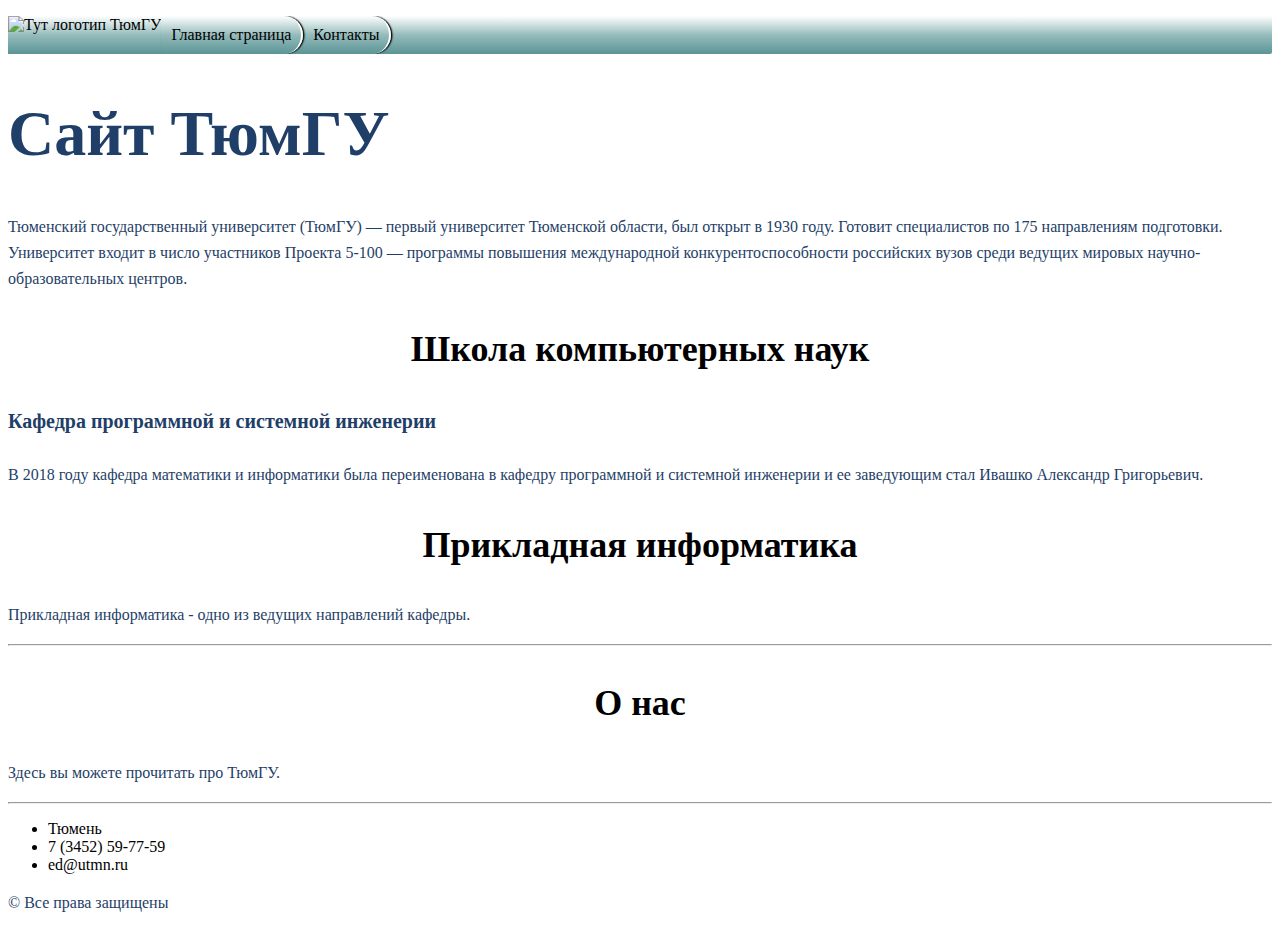
==== commit 400286bc: "lesson2 - исправленная" ====
--- a/src/index.html
+++ b/src/index.html
@@ -1,132 +1,41 @@
 <!DOCTYPE html>
-<html lang = "en">
+<html lang = "ru">
 <head>
     <meta charset="UTF-8">
     <title> Главная страница </title>
     <link rel="stylesheet" type="text/css" href="assets/styles/style.css">
-    <meta name="viewport"  content="width=device-width,initial-scale=1.0"/>
 </head>
 <body>
-    <div class = "blockBackImg">
-    <header class="container">
-        <div class="hamburger">
-            <img src="assets/icons/Group 625890.png">
-        </div>
-        <h3>IT WEBSITE</h3>
-        <nav>
-            <ul class="navLinks">
-                <li><a href="#">Service</a></li>
-                <li><a href="#">Mobile</a></li>
-                <li><a href="#">Cases</a></li>
-                <li><a href="#">FAQ</a></li>
-                <li><a href="#">Contacts</a></li>
-            </ul>
-        </nav>
-        <div class="contact">
-            <div class = "phone">
-                <img class="headImg" src = "assets/icons/head_phone.png" alt="">
-                <p>+7 (707) 254 81 47</p>
-                <p>+7 (778) 395 90 26</p>
-            </div>
-            <div class = "email">
-            <img class="headImg" src = "assets/icons/head_mail.png" alt="">
-            <p><a href="mailto:thousanditcompany@gmail.com">thousanditcompany@gmail.com</a></p>
-            </div>
-        </div>
+    <header>
+        <ul class = "breadcrumb">
+            <img src = "assets/icons/1.png" alt = "Тут логотип ТюмГУ">
+            <li><a href = "index.html">Главная страница</a></li>
+            <li><a href = "contacts.html">Контакты</a></li>
+        </ul>
     </header>
-
-    <main class="container mainBlock">
-        <div class = "mainDescription">
-            <h2>Development of <span class = "blueTxt">mobile applications</span> and <span class = "blueTxt">web services</span> of any complexity</h2>
-            <p>We create mobile applications for iOS, Android that transfer your business to mobile applications of your customers' devices</p>
-        </div>
-        <div class = "contactForm">
-            <p>Leave your contacts and we will call you back within 30 minutes</p>
-            <div class = "formInput">
-                <form>
-                    <div class = "formInputGroup">
-                        <label for="phone"> Phone number </label>
-                        <input type = "text"  id="phone" placeholder="+7 (702) 517-11-98">
-                    </div>
-                    <div class = "formInputGroup">
-                        <label for="fullname">Full name</label>
-                        <input type = "text" id="fullname" placeholder="Агадиль">
-                    </div>
-                    <button type = "submit">Get consultation</button>
-
-                </form>
-            </div>
-        </div>
-    </main>
-    </div >
-
-
-    <div class="fullWidthBackground">
-        <section class = "container typesDevelopment">
-            <div class = "webAndMobile">
-                <h2>Full development cycle</h2>
-                <p class = "signature">We use proven technologies</p>
-                <h3>Web</h3>
-                <p>PHP<span class = "blueTxt"> / </span>Javascript<span class = "blueTxt"> / </span>Node.JS<span class = "blueTxt"> / </span>Web Socket<span class = "blueTxt"> / </span>
-                    Socket.io<span class = "blueTxt"> / </span>Vue.js<span class = "blueTxt"> / </span>Nuxt<span class = "blueTxt">/</span>MySQL<span class = "blueTxt"> / </span>Laravel
-                    <span class = "blueTxt"> / </span>GO lang<span class = "blueTxt"> / </span>django<span class = "blueTxt"> / </span>Python
-                </p>
-                <h3>Mobile</h3>
-                <p>Swift<span class = "blueTxt"> / </span>Kotlin<span class = "blueTxt"> / </span>Alamofire<span class = "blueTxt"> / </span>Firebase<span class = "blueTxt"> / </span>
-                    CoreData<span class = "blueTxt"> / </span>Room<span class = "blueTxt"> / </span>Realm<span class = "blueTxt"> / </span>Coroutine<span class = "blueTxt"> / </span>
-                    RxJava<span class = "blueTxt"> / </span>RxSwift<span class = "blueTxt"> / </span>Unit Test<span class = "blueTxt"> / </span>Navigation
-                </p>
-            </div>
-            <div class = "choiceDevelopment">
-                <ul>
-                    <li><a href="#">iOS development<span class = "blueTxt"> ❯ </span></a></li>
-                    <li><a href="#">Android development<span class = "blueTxt"> ❯ </span></a></li>
-                    <li><a href="#">Web development<span class = "blueTxt"> ❯ </span></a></li>
-                    <li><a href="#">UI/UX design<span class = "blueTxt"> ❯ </span></a></li>
-                    <li><a href="#">Testing<span class = "blueTxt"> ❯ </span></a></li>
-                    <li><a href="#">Launch<span class = "blueTxt"> ❯ </span></a></li>
-                    <li><a href="#">IT consulting<span class = "blueTxt"> ❯ </span></a></li>
-                </ul>
-            </div>
-        </section>
-    </div>
-
-    <footer class="container">
-        <h2>IT WEBSITE</h2>
-        <div class="footerSection">
-            <div class="contactFooter">
-                <div class = "contactFooterBlock">
-                    <img class="footImg" src="assets/icons/smartphone_outline_24.png" alt="">
-                    <p> Contact nums</p>
-                </div>
-                <p>+7 (778) 395 90 26</p>
-            </div>
-            <div class="contactFooter">
-                <div class = "contactFooterBlock">
-                    <img class="footImg" src="assets/icons/mail_outline_24.png" alt="">
-                    <p>Post</p>
-                </div>
-                <p>mail@mail.com</p>
-            </div>
-            <div class="contactFooter">
-                <div class = "contactFooterBlock">
-                    <img class="footImg" src="assets/icons/place_outline_24.png" alt="">
-                    <p>Adress</p>
-                </div>
-                <p>City city, steet st. 90</p>
-            </div>
-            <div class="contactFooter">
-                <div class = "contactFooterBlock">
-                    <img class="footImg" src="assets/icons/document_outline_24.png" alt="">
-                    <p>Leave a request</p>
-                </div>
-                <p>Leave a request</p>
-            </div>
-        </div>
-        <div class = "footerSectionBlock">
-            <img class="footImg" src="assets/icons/Vector.png" alt="">
-            <p>We work throughout world</p>
-        </div>
-    </footer>   
+    <h1 class = "head1"> Сайт ТюмГУ </h1>
+    <p class = "paragraf">Тюменский государственный университет (ТюмГУ) — первый университет Тюменской области, был открыт в 1930 году. Готовит специалистов по 
+        175 направлениям подготовки. Университет входит в число участников Проекта 5-100 — программы повышения международной конкурентоспособности 
+        российских вузов среди ведущих мировых научно-образовательных центров.
+    </p>
+    <h3 class = "head3">Школа компьютерных наук</h3>
+    <h4 class = "head4">Кафедра программной и системной инженерии</h4>
+    <p class = "paragraf">В 2018 году кафедра математики и информатики была переименована в кафедру программной и системной инженерии и ее заведующим 
+        стал Ивашко Александр Григорьевич.
+    </p>
+    <h3 class = "head3">Прикладная информатика</h3>
+    <p class = "paragraf">Прикладная информатика - одно из ведущих направлений кафедры.</p>
+    <hr>
+    <footer>
+        <h3 class = "head3">О нас</h3>
+        <p class = "paragraf">Здесь вы можете прочитать про ТюмГУ.</p>
+        <hr>
+        <ul>
+            <li>Тюмень</li>
+            <li>7 (3452) 59-77-59</li>
+            <li>ed@utmn.ru</li>
+        </ul>
+        <p class = "paragraf">&copy; Все права защищены</p>
+    </footer>
 </body>
-</html>
+</html>--- a/src/assets/styles/style.css
+++ b/src/assets/styles/style.css
@@ -2,549 +2,75 @@
 @import "./fonts.css";
 @import "./utils.css";
 
-*{
-    box-sizing: border-box;
-    margin: 0px;
-    padding: 0px;
+.paragraf{
+    font-size: 16px;
+    line-height: 26px;
+    color: #1F3F68;
 }
 
-html{
-    font-size: 10px;
+.head1{
+    font-size: 64px;
+    color: #1F3F68;
 }
 
-body{
-    font-family: Arial, sans-serif;
-    background: rgba(242, 244, 247, 1);
+.head2{
+    font-weight: 500;
+    font-size: 44px;
+    text-align: center;
 }
 
-.container {
-    max-width: 1224px;
-    margin: 0 auto;
+.head3{
+    font-size: 36px;
+    text-align: center;
 }
 
-header {
-    position: sticky;
-    top: 20px;
-    padding: 16px 24px; 
-    border-radius: 12px;
-    display: flex;
-    justify-content: space-between;
-    align-items: center;
-    background-color: white;
-    box-shadow: 0px 2px 4px 0px rgba(0, 0, 0, 0.08);
+.head4{
+    font-size: 20px;
+    line-height: 30px;
+    color: #1F3F68;
 }
 
-.footerSection {
-    display: flex;
-    justify-content: space-around;
-    flex-wrap: wrap;
-    margin-bottom: 48px;
+.textinp{
+    border: 1px solid #356EAD;
+    box-sizing: border-box;
+    border-radius: 10px;
+    opacity: 0.4;
 }
 
-.blockBackImg{
-    background-image: url("../img/main.png");
-    background-size: 55% auto;
-    background-position: right top; 
-    background-repeat: no-repeat;
-    
+.but{
+    background-image: linear-gradient(to right, #5A98D0, #7366bd, #9400d3);
+    box-shadow: 5px 20px 50px rgba(16, 112, 177, 0.2);
+    border-radius: 10px;
+    font-weight: 500;
+    font-size: 16px;
+    line-height: 26px; 
+    text-align: center;
+    color: #FFFFFF;
+    text-transform: uppercase;
+    padding: 10px 30px;
 }
 
-h3{
-    font-size: 2rem;
-    font-weight: 600;
+form{
+    background-image: url(../img/3.jpg);
 }
 
-h2{
-    font-size: 3.6rem;
-    font-weight: 700;
-    margin-bottom: 2.4rem;
-}
+.breadcrumb{
+    display: flex;
+    padding-left: 0;
+    list-style: none;
+    background-image: linear-gradient(#FFFFFF, #95BBBB, #5B9596);
+    border-radius: 0 2px 2px 0;
+    overflow: hidden;
+} 
 
-button{
-    background: rgba(45, 102, 238, 1);
-    padding: 1.1rem 2.4rem 1.1rem 2.4rem;
-    border-radius: 0.8rem;
-    color: white;
-    border: none;
-}
+.breadcrumb li{
+    padding: 10px 10px;
+    border-radius: 0 25px 25px 0;
+    border-right: 2px solid white;
+    box-shadow: 1.5px 0 1.5px black;
+}  
 
-header h3{
-    color: rgba(45, 102, 238, 1);
-}
-
-.phone, .email{
-    display: flex;
-    flex-direction: row;
-}
-
-.hamburger{
-    display: none;
-}
-
-nav{
-    width: auto;
-    min-width: 100px;
-    max-width: 30%;
-}
-
-.navLinks{
-    margin: 0 2rem; 
-    list-style: none;
-    display: flex;
-    flex-direction: row;
-    justify-content: space-around;
-    flex-wrap: wrap;
-    width:auto;
-}
-  
-.navLinks li {
-    margin-right: 2rem;
-    color: rgba(16, 24, 40, 1);
-    font-weight: 500;
-    font-size: 1.4rem;
-}
-
-.navLinks a, .contact a{
+.breadcrumb li a{
+    color: black;
     text-decoration: none;
 }
-
-.navLinks a{
-    color: rgba(16, 24, 40, 1);
-    font-weight: 500;
-}
-
-.headImg, .footImg{
-    margin-right: 0.5rem;
-}
-.headImg{
-    width: 2.4rem;
-    height: 2.4rem;
-}
-  
-.contact{
-    display: flex;
-    flex-direction: row;
-}
-
-.contact p{
-    margin-right: 2rem;
-    font-weight: 500;
-    font-size: 1.4rem;
-    color: rgba(45, 102, 238, 1);
-    line-height: 2.4rem;
-}
-
-.phone p{
-    white-space: nowrap;
-}
-
-.contact a{
-    color: rgba(45, 102, 238, 1);
-}
-
-.mainBlock {
-    padding: 60px 0; 
-    height: 790px;
-}
-
-.blueTxt{
-    color:rgba(45, 102, 238, 1);  
-}
-
-.mainDescription {
-    width: 600px;
-    margin-top: 40px;
-}
-
-
-.mainDescription p {
-    font-size: 1.5rem;
-    font-weight: 500;
-}
-.contactForm {
-    width: 676px;
-    padding: 24px; 
-    border-radius: 12px;
-    background: rgba(255, 255, 255, 1);
-    box-shadow: 0px 0px 24px 0px rgba(0, 0, 0, 0.16);
-    margin-top: 40px;
-}
-
-.contactForm p{
-    width: 45rem;
-    font-size: 2rem;
-    line-height: 2.4rem;
-    font-weight: 700;
-}
-
-.formInput form{
-    width: 62.8rem;
-    display: flex;
-    flex-direction: row; 
-    align-items: flex-end;
-    margin-top: 3.2rem;
-}
-
-.contactForm label{
-    font-size: 1.3rem;
-    display: block; 
-    margin-bottom: 0.5rem; 
-    color: rgba(102, 112, 133, 1);
-
-}
-
-.contactForm input{
-    font-size: 1.7rem;
-    border: 0.7px solid rgba(208, 213, 221, 1);
-    border-style: none none solid none;
-    
-}
-
-.contactForm input::placeholder {
-    color: rgba(16, 24, 40, 1);
-}
-  
-  
-.formInputGroup {
-    margin-right: 2rem; 
-}
-  
-.contactForm button{
-    width: 13.2rem;
-    height: 5.8rem;
-    font-size: 1.4rem;
-    font-weight: 600;
-    text-align: left;
-}
-
-.fullWidthBackground{
-    width: 100%;
-    background-color: white; 
-    padding: 6rem 0;
-}
-
-.typesDevelopment{
-    display: flex;
-    flex-direction: row;
-    background-color: white;
-}
-.typesDevelopment h3{
-    margin: 3rem 0rem 1.5rem 0rem;
-}
-
-
-.webAndMobile{
-    width: 49.6rem;
-    height: 32.4rem;
-    font-size: 1.7rem;
-    margin-right: 28rem; 
-}
-.webAndMobile p{
-    line-height: 2.2rem;
-}
-
-.signature{
-    font-size: 1.5rem;
-}
-.choiceDevelopment{
-    width: 23.3rem;
-    height: 34rem;
-    font-size: 2rem;
-    font-weight: 400;
-    line-height: 2.4rem;
-}
-
-.choiceDevelopment ul{
-    list-style: none;
-}
-
-.choiceDevelopment li{
-    margin-bottom: 1.2rem;
-}
-
-.choiceDevelopment a{
-    text-decoration: none;
-    color: black;
-    line-height: 3.4rem;
-}
-
-footer {
-    background: rgba(16, 24, 40, 1);
-    padding: 20px 0;
-    color: white;
-    text-align: center;
-    border-radius: 12px;
-}
-
-.footerSection{
-    display: flex;
-    justify-content: space-around; 
-    flex-wrap: wrap;
-    margin-bottom: 4.8rem;
-}
-
-.contact {
-    margin-bottom: 0.5rem;
-}
-  
-.contactFooter p{
-    font-size: 1.7rem;
-    color: rgba(255, 255, 255, 1);
-}
-
-.contactFooterBlock{
-    display: flex;
-    flex-direction: row;
-    align-items: center;
-    margin-bottom: 1rem;
-}
-
-.contactFooterBlock p{
-    font-size: 1.4rem;
-    color: rgba(152, 162, 179, 1);
-}
-
-.footerSectionBlock {
-    width: 190px;
-    margin: auto;
-    font-size: 13px;
-    color: rgba(255, 255, 255, 1);
-    display: flex;
-    flex-direction: row;
-    align-items: center;
-}
-
-@media (max-width: 1439px) and (min-width: 767px) {
-
-    .container {
-        max-width: 960px; 
-        padding: 3rem 2.4rem; 
-    }
-
-    .blockBackImg {
-        background-image: url("../img/mainMedia.png");
-    }
-
-    header {
-        top: 10px;
-        height: 9rem;
-        justify-content: space-between;
-    }
-
-    h2 {
-        font-size: 2.8rem;
-        margin-bottom: 2.4rem;
-    }
-
-    nav, .phone {
-        display: none;
-    }
-
-    .hamburger {
-        display: block;
-    }
-
-    .headImg, .footImg {
-        margin-right: 5px;
-    }
-
-    .mainBlock {
-        height: auto;
-    }
-
-    .mainDescription {
-        width: 53%;
-        height: auto;
-        margin-top: 2rem;
-    }
-
-    .contactForm {
-        width:53%;
-        height: auto;
-        padding: 3.2rem;
-        margin-top: 2.4rem;
-    }
-
-    .contactForm p {
-        width: 100%;
-        font-size: 1.6rem;
-    }
-
-    .formInput form {
-        width: 100%;
-        flex-direction: column;
-        align-items: start;
-    }
-
-    .contactForm input {
-        font-size: 1.4rem;
-    }
-
-    .formInputGroup {
-        margin-bottom: 2rem;
-    }
-
-    .contactForm button {
-        width: 160px;
-        margin-top: 1.2rem;
-    }
-
-    .fullWidthBackground{
-        padding: 0;
-    }
-
-    .typesDevelopment {
-        height: auto;
-    }
-
-    .webAndMobile {
-        width: 100%;
-        height: auto;
-        font-size: 1.4rem;
-        margin-right: 8%;
-    }
-
-    .choiceDevelopment {
-        width: 100%;
-        margin-top: 15%;
-        height: auto;
-    }
-
-    .choiceDevelopment a {
-        line-height: 2.4rem;
-    }
-
-    footer {
-        width: 100%;
-    }
-}
-
-@media (max-width: 767px) {
-
-    .container {
-        max-width: 100%; 
-        padding: 3rem 2rem; 
-    }
-
-    .blockBackImg {
-        width: 100%;
-        background-image: url("../img/mainMedia2.png");
-        background-size: auto 70%;
-        background-position: right bottom;
-        height: auto;
-    }
-
-    header {
-        top: 10px;
-        height: 9rem;
-        justify-content: space-between;
-    }
-
-    h2 {
-        font-size: 2.8rem;
-        margin-bottom: 2.4rem;
-    }
-
-    nav, .phone, .email {
-        display: none;
-    }
-
-    .hamburger {
-        display: block;
-    }
-
-    .headImg, .footImg {
-        margin-right: 5px;
-    }
-
-    .mainBlock {
-        height: auto;
-    }
-
-    .mainDescription {
-        width: 100%; 
-        height: auto;
-        margin-top: 2rem;
-        margin-bottom: 36vh;
-    }
-
-    .contactForm {
-        width: 100%;
-        height: auto;
-        padding: 3.2rem;
-        margin-top: 0;
-        margin-right: 1rem;
-    }
-
-    .contactForm p {
-        width: 100%;
-        font-size: 1.6rem;
-    }
-
-    .formInput form {
-        width: 100%;
-        flex-direction: column;
-        align-items: start;
-    }
-
-    .contactForm input {
-        font-size: 1.4rem;
-    }
-
-    .formInputGroup {
-        margin-bottom: 2rem;
-    }
-
-    .contactForm button {
-        width: 160px;
-        margin-top: 1.2rem;
-    }
-
-    .fullWidthBackground{
-        padding: 0;
-    }
-
-    .typesDevelopment {
-        height: auto;
-        display: block;
-    }
-
-    .webAndMobile {
-        width: 73%;
-        height: auto;
-        font-size: 1.4rem;
-        margin-right: 8%;
-    }
-
-    .choiceDevelopment {
-        width: 100%;
-        margin-top: 15%;
-        height: auto;
-    }
-
-    .choiceDevelopment a {
-        line-height: 2.4rem;
-    }
-
-    footer {
-        width: 100%;
-        height: auto;
-    }
-
-    .footerSection {
-        display: flex;
-        flex-direction: row;
-        justify-content: space-between;
-        flex-wrap: wrap;
-    }
-
-    .contactFooter {
-        margin-bottom: 5%;
-        width: calc(100vw/2.4);
-        text-align: start;
-    }
-
-    .contactFooter p {
-        font-size: 1.4rem;
-    }
-}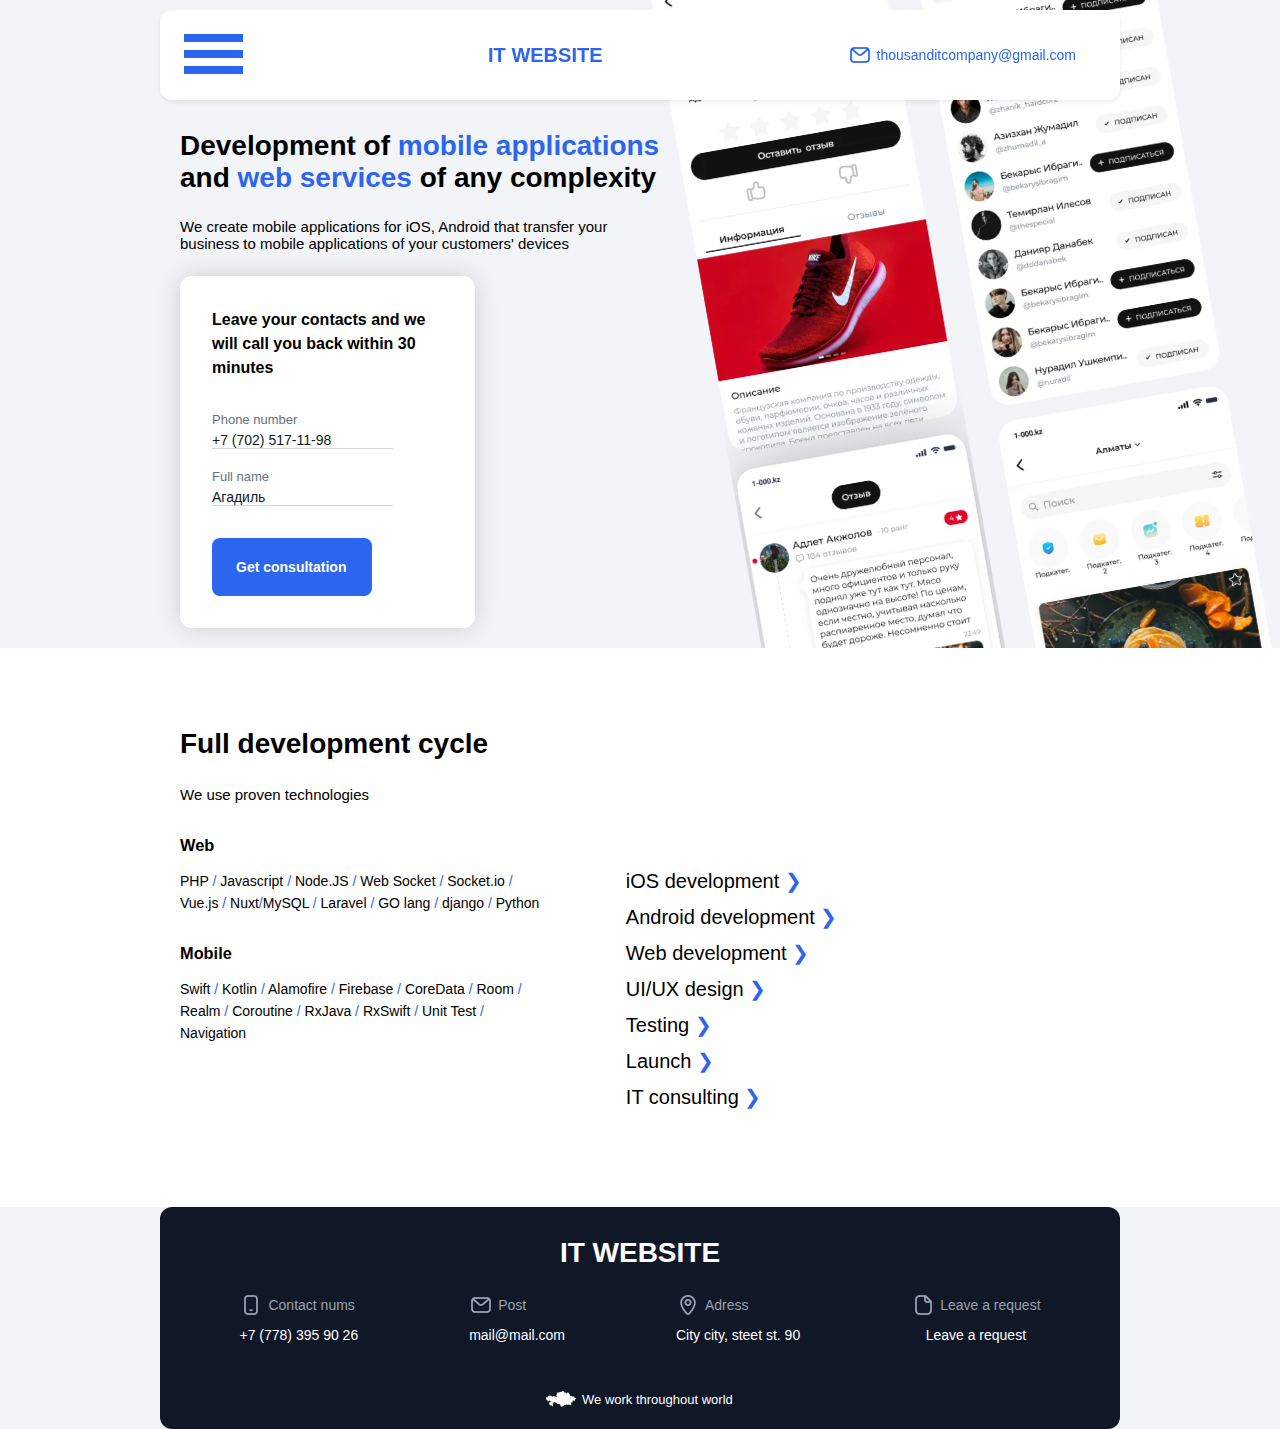
==== commit ee10b60e: "lesson6" ====
--- a/src/index.html
+++ b/src/index.html
@@ -1,41 +1,139 @@
 <!DOCTYPE html>
-<html lang = "ru">
+<html lang = "en">
 <head>
     <meta charset="UTF-8">
     <title> Главная страница </title>
     <link rel="stylesheet" type="text/css" href="assets/styles/style.css">
+    <meta name="viewport"  content="width=device-width,initial-scale=1.0"/>
 </head>
 <body>
-    <header>
-        <ul class = "breadcrumb">
-            <img src = "assets/icons/1.png" alt = "Тут логотип ТюмГУ">
-            <li><a href = "index.html">Главная страница</a></li>
-            <li><a href = "contacts.html">Контакты</a></li>
-        </ul>
-    </header>
-    <h1 class = "head1"> Сайт ТюмГУ </h1>
-    <p class = "paragraf">Тюменский государственный университет (ТюмГУ) — первый университет Тюменской области, был открыт в 1930 году. Готовит специалистов по 
-        175 направлениям подготовки. Университет входит в число участников Проекта 5-100 — программы повышения международной конкурентоспособности 
-        российских вузов среди ведущих мировых научно-образовательных центров.
-    </p>
-    <h3 class = "head3">Школа компьютерных наук</h3>
-    <h4 class = "head4">Кафедра программной и системной инженерии</h4>
-    <p class = "paragraf">В 2018 году кафедра математики и информатики была переименована в кафедру программной и системной инженерии и ее заведующим 
-        стал Ивашко Александр Григорьевич.
-    </p>
-    <h3 class = "head3">Прикладная информатика</h3>
-    <p class = "paragraf">Прикладная информатика - одно из ведущих направлений кафедры.</p>
-    <hr>
-    <footer>
-        <h3 class = "head3">О нас</h3>
-        <p class = "paragraf">Здесь вы можете прочитать про ТюмГУ.</p>
-        <hr>
-        <ul>
-            <li>Тюмень</li>
-            <li>7 (3452) 59-77-59</li>
-            <li>ed@utmn.ru</li>
-        </ul>
-        <p class = "paragraf">&copy; Все права защищены</p>
-    </footer>
+    <div class = "blockBackImg">
+
+        <div class="animatedBackground">
+            <div class="animatedImgLeft"></div>
+            <div class="animatedImgRight"></div>
+        </div>
+        
+        <header class="container">
+            <div class="hamburger">
+                <img src="assets/icons/Group 625890.png">
+            </div>
+            <h3>IT WEBSITE</h3>
+            <nav>
+                <ul class="navLinks">
+                    <li><a href="#">Service</a></li>
+                    <li><a href="#">Mobile</a></li>
+                    <li><a href="#">Cases</a></li>
+                    <li><a href="#">FAQ</a></li>
+                    <li><a href="#">Contacts</a></li>
+                </ul>
+            </nav>
+            <div class="contact">
+                <div class = "phone">
+                    <img class="headImg" src = "assets/icons/head_phone.png" alt="">
+                    <p>+7 (707) 254 81 47</p>
+                    <p>+7 (778) 395 90 26</p>
+                </div>
+                <div class = "email">
+                <img class="headImg" src = "assets/icons/head_mail.png" alt="">
+                <p><a href="mailto:thousanditcompany@gmail.com">thousanditcompany@gmail.com</a></p>
+                </div>
+            </div>
+        </header>
+
+        <main class="container mainBlock">
+            <div class = "mainDescription">
+                <h2>Development of <span class = "blueTxt">mobile applications</span> and <span class = "blueTxt">web services</span> of any complexity</h2>
+                <p>We create mobile applications for iOS, Android that transfer your business to mobile applications of your customers' devices</p>
+            </div>
+            <div class = "contactForm">
+                <p>Leave your contacts and we will call you back within 30 minutes</p>
+                <div class = "formInput">
+                    <form>
+                        <div class = "formInputGroup">
+                            <label for="phone"> Phone number </label>
+                            <input type = "text"  id="phone" placeholder="+7 (702) 517-11-98">
+                        </div>
+                        <div class = "formInputGroup">
+                            <label for="fullname">Full name</label>
+                            <input type = "text" id="fullname" placeholder="Агадиль">
+                        </div>
+                        <button type = "submit">Get consultation</button>
+
+                    </form>
+                </div>
+            </div>
+        </main>
+    </div >
+
+
+   
+    <div class="fullWidthBackground">
+        <section class = "container typesDevelopment">
+            <div class = "webAndMobile">
+                <h2>Full development cycle</h2>
+                <p class = "signature">We use proven technologies</p>
+                <h3>Web</h3>
+                <p>PHP<span class = "blueTxt"> / </span>Javascript<span class = "blueTxt"> / </span>Node.JS<span class = "blueTxt"> / </span>Web Socket<span class = "blueTxt"> / </span>
+                    Socket.io<span class = "blueTxt"> / </span>Vue.js<span class = "blueTxt"> / </span>Nuxt<span class = "blueTxt">/</span>MySQL<span class = "blueTxt"> / </span>Laravel
+                    <span class = "blueTxt"> / </span>GO lang<span class = "blueTxt"> / </span>django<span class = "blueTxt"> / </span>Python
+                </p>
+                <h3>Mobile</h3>
+                <p>Swift<span class = "blueTxt"> / </span>Kotlin<span class = "blueTxt"> / </span>Alamofire<span class = "blueTxt"> / </span>Firebase<span class = "blueTxt"> / </span>
+                    CoreData<span class = "blueTxt"> / </span>Room<span class = "blueTxt"> / </span>Realm<span class = "blueTxt"> / </span>Coroutine<span class = "blueTxt"> / </span>
+                    RxJava<span class = "blueTxt"> / </span>RxSwift<span class = "blueTxt"> / </span>Unit Test<span class = "blueTxt"> / </span>Navigation
+                </p>
+            </div>
+            <div class = "choiceDevelopment">
+                <ul>
+                    <li><a href="#">iOS development<span class = "blueTxt"> ❯ </span></a></li>
+                    <li><a href="#">Android development<span class = "blueTxt"> ❯ </span></a></li>
+                    <li><a href="#">Web development<span class = "blueTxt"> ❯ </span></a></li>
+                    <li><a href="#">UI/UX design<span class = "blueTxt"> ❯ </span></a></li>
+                    <li><a href="#">Testing<span class = "blueTxt"> ❯ </span></a></li>
+                    <li><a href="#">Launch<span class = "blueTxt"> ❯ </span></a></li>
+                    <li><a href="#">IT consulting<span class = "blueTxt"> ❯ </span></a></li>
+                </ul>
+            </div>
+        </section>
+    </div>
+
+    <footer class="container">
+        <h2>IT WEBSITE</h2>
+        <div class="footerSection">
+            <div class="contactFooter">
+                <div class = "contactFooterBlock">
+                    <img class="footImg" src="assets/icons/smartphone_outline_24.png" alt="">
+                    <p> Contact nums</p>
+                </div>
+                <p>+7 (778) 395 90 26</p>
+            </div>
+            <div class="contactFooter">
+                <div class = "contactFooterBlock">
+                    <img class="footImg" src="assets/icons/mail_outline_24.png" alt="">
+                    <p>Post</p>
+                </div>
+                <p>mail@mail.com</p>
+            </div>
+            <div class="contactFooter">
+                <div class = "contactFooterBlock">
+                    <img class="footImg" src="assets/icons/place_outline_24.png" alt="">
+                    <p>Adress</p>
+                </div>
+                <p>City city, steet st. 90</p>
+            </div>
+            <div class="contactFooter">
+                <div class = "contactFooterBlock">
+                    <img class="footImg" src="assets/icons/document_outline_24.png" alt="">
+                    <p>Leave a request</p>
+                </div>
+                <p>Leave a request</p>
+            </div>
+        </div>
+        <div class = "footerSectionBlock">
+            <img class="footImg" src="assets/icons/Vector.png" alt="">
+            <p>We work throughout world</p>
+        </div>
+    </footer>   
 </body>
 </html>--- a/src/assets/styles/style.css
+++ b/src/assets/styles/style.css
@@ -2,75 +2,525 @@
 @import "./fonts.css";
 @import "./utils.css";
 
-.paragraf{
-    font-size: 16px;
-    line-height: 26px;
-    color: #1F3F68;
-}
-
-.head1{
-    font-size: 64px;
-    color: #1F3F68;
-}
-
-.head2{
+* {
+    box-sizing: border-box;
+    margin: 0;
+    padding: 0;
+  }
+  
+  html {
+    font-size: 10px;
+  }
+  
+  body {
+    font-family: Arial, sans-serif;
+    background: rgb(242, 244, 247);
+  }
+  
+  .container {
+    max-width: 1224px;
+    margin: 0 auto;
+  }
+  @media (max-width: 1439px) and (min-width: 767px) {
+    .container {
+      max-width: 960px;
+      padding: 3rem 2.4rem;
+    }
+  }
+  @media (max-width: 767px) {
+    .container {
+      max-width: 100%;
+      padding: 3rem 2rem;
+    }
+  }
+  
+  .blockBackImg {
+    overflow: hidden;
+    position: relative;
+  }
+  .blockBackImg .animatedBackground {
+    position: absolute;
+    top: -100px;
+    right: -200px;
+    width: 55%;
+    height: 120%;
+    overflow: visible;
+    transform: rotate(-10deg);
+    z-index: -1;
+    display: flex;
+    justify-content: flex-start;
+    gap: 10px;
+  }
+  @media (max-width: 1439px) {
+    .blockBackImg .animatedBackground {
+      width: 50%;
+      right: -55px;
+    }
+  }
+  @media (max-width: 767px) {
+    .blockBackImg .animatedBackground {
+      top: 25vh;
+      overflow: hidden;
+    }
+  }
+  .blockBackImg .animatedBackground .animatedImgLeft, .blockBackImg .animatedBackground .animatedImgRight {
+    width: 40%;
+    height: 200%;
+    background-repeat: repeat-y;
+    background-size: contain;
+    background-position: center top;
+    animation: scroll-vertical 20s linear infinite;
+  }
+  @media (max-width: 767px) {
+    .blockBackImg .animatedBackground .animatedImgLeft, .blockBackImg .animatedBackground .animatedImgRight {
+      background-position: right bottom;
+    }
+  }
+  .blockBackImg .animatedBackground .animatedImgLeft {
+    background-image: url("../img/column-left.png");
+  }
+  .blockBackImg .animatedBackground .animatedImgRight {
+    background-image: url("../animations/column-right.webp");
+    animation-direction: reverse;
+  }
+  
+  @keyframes scroll-vertical {
+    0% {
+      transform: translateY(0);
+    }
+    100% {
+      transform: translateY(-50%);
+    }
+  }
+  header {
+    position: sticky;
+    top: 2rem;
+    z-index: 1000;
+    width: 90%;
+    height: 12%;
+    margin: auto;
+    padding: 1.6rem 2.4rem;
+    border-radius: 1.2rem;
+    display: flex;
+    flex-direction: row;
+    flex-wrap: nowrap;
+    justify-content: space-between;
+    align-items: center;
+    background-color: rgb(255, 255, 255);
+    box-shadow: 0rem 0.2rem 0.4rem 0rem rgba(0, 0, 0, 0.08);
+  }
+  header h3 {
+    font-size: 2rem;
+    font-weight: 600;
+    color: rgb(45, 102, 238);
+  }
+  @media (max-width: 1439px) {
+    header {
+      top: 10px;
+      width: 100%;
+      height: 9rem;
+      justify-content: space-between;
+    }
+  }
+  
+  h2 {
+    font-size: 3.6rem;
+    font-weight: 700;
+    margin-bottom: 2.4rem;
+  }
+  @media (max-width: 1439px) {
+    h2 {
+      font-size: 2.8rem;
+      margin-bottom: 2.4rem;
+    }
+  }
+  
+  button {
+    background: rgb(45, 102, 238);
+    padding: 1.1rem 2.4rem;
+    border-radius: 0.8rem;
+    color: rgb(255, 255, 255);
+    border: none;
+  }
+  
+  .phone, .email {
+    display: flex;
+    flex-direction: row;
+  }
+  @media (max-width: 1439px) {
+    .phone.phone, .email.phone {
+      display: none;
+    }
+  }
+  .phone.phone p, .email.phone p {
+    white-space: nowrap;
+  }
+  @media (max-width: 767px) {
+    .phone, .email {
+      display: none;
+    }
+  }
+  
+  .hamburger {
+    display: none;
+  }
+  @media (max-width: 1439px) {
+    .hamburger {
+      display: block;
+    }
+  }
+  
+  nav {
+    width: auto;
+    min-width: 100px;
+    max-width: 30%;
+  }
+  nav .navLinks {
+    margin: 0 2rem;
+    list-style: none;
+    display: flex;
+    flex-direction: row;
+    justify-content: space-around;
+    flex-wrap: wrap;
+    width: auto;
+  }
+  nav .navLinks li {
+    margin-right: 2rem;
+    color: rgb(16, 24, 40);
     font-weight: 500;
-    font-size: 44px;
+    font-size: 1.4rem;
+  }
+  nav .navLinks li a {
+    text-decoration: none;
+    color: rgb(16, 24, 40);
+    font-weight: 500;
+  }
+  @media (max-width: 1439px) {
+    nav {
+      display: none;
+    }
+  }
+  
+  .headImg, .footImg {
+    margin-right: 0.5rem;
+  }
+  .headImg.headImg, .footImg.headImg {
+    width: 2.4rem;
+    height: 2.4rem;
+  }
+  
+  .contact {
+    display: flex;
+    flex-direction: row;
+  }
+  .contact p {
+    margin-right: 2rem;
+    font-weight: 500;
+    font-size: 1.4rem;
+    color: rgb(45, 102, 238);
+    line-height: 2.4rem;
+  }
+  .contact p.phone {
+    white-space: nowrap;
+  }
+  .contact a {
+    color: rgb(45, 102, 238);
+    text-decoration: none;
+  }
+  
+  .mainBlock {
+    width: 100%;
+    height: 79rem;
+    padding: 6rem 0;
+  }
+  @media (max-width: 1439px) {
+    .mainBlock {
+      height: auto;
+      padding: 2rem 0rem 2rem 2rem;
+    }
+  }
+  
+  .blueTxt {
+    color: rgb(45, 102, 238);
+  }
+  
+  .mainDescription {
+    width: 60rem;
+    margin-top: 4rem;
+  }
+  .mainDescription p {
+    font-size: 1.5rem;
+    font-weight: 500;
+  }
+  @media (max-width: 1439px) and (min-width: 767px) {
+    .mainDescription p {
+      width: 88%;
+    }
+  }
+  @media (max-width: 1439px) and (min-width: 767px) {
+    .mainDescription {
+      width: 53%;
+      height: auto;
+      margin-top: 2rem;
+    }
+  }
+  @media (max-width: 767px) {
+    .mainDescription {
+      width: 100%;
+      height: 50%;
+      margin-top: 2rem;
+      margin-bottom: 110%;
+    }
+  }
+  
+  .contactForm {
+    width: 67.6rem;
+    height: 18.6rem;
+    padding: 2.4rem;
+    border-radius: 1.2rem;
+    background: rgb(255, 255, 255);
+    box-shadow: 0rem 0rem 2.4rem 0rem rgba(0, 0, 0, 0.16);
+    margin-top: 4rem;
+  }
+  @media (max-width: 1439px) {
+    .contactForm {
+      width: 29.5rem;
+      height: auto;
+      padding: 3.2rem;
+      margin-top: 2.4rem;
+    }
+  }
+  @media (max-width: 767px) {
+    .contactForm {
+      width: 98%;
+      margin-top: 0;
+      margin-right: 1rem;
+    }
+  }
+  .contactForm p {
+    width: 45rem;
+    font-size: 2rem;
+    line-height: 2.4rem;
+    font-weight: 700;
+  }
+  @media (max-width: 1439px) {
+    .contactForm p {
+      width: 100%;
+      font-size: 1.6rem;
+    }
+  }
+  @media (max-width: 767px) {
+    .contactForm p {
+      width: 85%;
+    }
+  }
+  .contactForm .formInput form {
+    width: 62.8rem;
+    display: flex;
+    flex-direction: row;
+    align-items: flex-end;
+    margin-top: 3.2rem;
+  }
+  @media (max-width: 1439px) {
+    .contactForm .formInput form {
+      width: 100%;
+      flex-direction: column;
+      align-items: start;
+    }
+  }
+  .contactForm .formInput form input {
+    font-size: 1.7rem;
+    border: 0.7px solid rgb(208, 213, 221);
+    border-style: none none solid none;
+  }
+  @media (max-width: 1439px) {
+    .contactForm .formInput form input {
+      font-size: 1.4rem;
+    }
+  }
+  .contactForm .formInput form input::-moz-placeholder {
+    color: rgb(16, 24, 40);
+  }
+  .contactForm .formInput form input::placeholder {
+    color: rgb(16, 24, 40);
+  }
+  .contactForm .formInput form .formInputGroup {
+    margin-right: 2rem;
+  }
+  @media (max-width: 1439px) {
+    .contactForm .formInput form .formInputGroup {
+      margin-bottom: 2rem;
+    }
+  }
+  .contactForm .formInput form button {
+    width: 13.2rem;
+    height: 5.8rem;
+    font-size: 1.4rem;
+    font-weight: 600;
+    text-align: left;
+  }
+  @media (max-width: 1439px) {
+    .contactForm .formInput form button {
+      width: 160px;
+      margin-top: 1.2rem;
+    }
+  }
+  .contactForm .formInput label {
+    font-size: 1.3rem;
+    display: block;
+    margin-bottom: 0.5rem;
+    color: rgb(102, 112, 133);
+  }
+  
+  .fullWidthBackground {
+    width: 100%;
+    background-color: rgb(255, 255, 255);
+    padding: 6rem 0;
+  }
+  .fullWidthBackground .typesDevelopment {
+    width: 100%;
+    display: flex;
+    flex-direction: row;
+    background-color: rgb(255, 255, 255);
+  }
+  .fullWidthBackground .typesDevelopment h3 {
+    margin: 3rem 0 1.5rem 0;
+  }
+  @media (max-width: 1439px) {
+    .fullWidthBackground .typesDevelopment {
+      padding: 2rem 0rem 2.6rem 2rem;
+      height: auto;
+    }
+  }
+  @media (max-width: 767px) {
+    .fullWidthBackground .typesDevelopment {
+      display: block;
+    }
+  }
+  
+  .webAndMobile {
+    width: 49.6rem;
+    height: 32.4rem;
+    font-size: 1.7rem;
+    margin-right: 28rem;
+  }
+  @media (max-width: 1439px) {
+    .webAndMobile {
+      width: 50%;
+      height: auto;
+      font-size: 1.4rem;
+      margin-right: 8%;
+    }
+  }
+  @media (max-width: 1439px) {
+    .webAndMobile {
+      width: 75%;
+    }
+  }
+  .webAndMobile p {
+    line-height: 2.2rem;
+  }
+  
+  .signature {
+    font-size: 1.5rem;
+  }
+  
+  .choiceDevelopment {
+    width: 23.3rem;
+    height: 34rem;
+    font-size: 2rem;
+    font-weight: 400;
+    line-height: 2.4rem;
+  }
+  @media (max-width: 1439px) {
+    .choiceDevelopment {
+      width: 40%;
+      margin-top: 15%;
+      height: auto;
+    }
+  }
+  @media (max-width: 1439px) {
+    .choiceDevelopment {
+      width: 100%;
+    }
+  }
+  .choiceDevelopment ul {
+    list-style: none;
+  }
+  .choiceDevelopment ul li {
+    margin-bottom: 1.2rem;
+  }
+  .choiceDevelopment ul li a {
+    text-decoration: none;
+    color: black;
+    line-height: 3.4rem;
+  }
+  @media (max-width: 1439px) {
+    .choiceDevelopment ul li a {
+      line-height: 2.4rem;
+    }
+  }
+  
+  footer {
+    background: rgb(16, 24, 40);
+    padding: 2rem 0;
+    color: rgb(255, 255, 255);
     text-align: center;
-}
-
-.head3{
-    font-size: 36px;
-    text-align: center;
-}
-
-.head4{
-    font-size: 20px;
-    line-height: 30px;
-    color: #1F3F68;
-}
-
-.textinp{
-    border: 1px solid #356EAD;
-    box-sizing: border-box;
-    border-radius: 10px;
-    opacity: 0.4;
-}
-
-.but{
-    background-image: linear-gradient(to right, #5A98D0, #7366bd, #9400d3);
-    box-shadow: 5px 20px 50px rgba(16, 112, 177, 0.2);
-    border-radius: 10px;
-    font-weight: 500;
-    font-size: 16px;
-    line-height: 26px; 
-    text-align: center;
-    color: #FFFFFF;
-    text-transform: uppercase;
-    padding: 10px 30px;
-}
-
-form{
-    background-image: url(../img/3.jpg);
-}
-
-.breadcrumb{
-    display: flex;
-    padding-left: 0;
-    list-style: none;
-    background-image: linear-gradient(#FFFFFF, #95BBBB, #5B9596);
-    border-radius: 0 2px 2px 0;
-    overflow: hidden;
-} 
-
-.breadcrumb li{
-    padding: 10px 10px;
-    border-radius: 0 25px 25px 0;
-    border-right: 2px solid white;
-    box-shadow: 1.5px 0 1.5px black;
-}  
-
-.breadcrumb li a{
-    color: black;
-    text-decoration: none;
-}
+    width: 90%;
+    margin: auto;
+    border-radius: 1.2rem;
+    height: 22.2rem;
+  }
+  @media (max-width: 1439px) {
+    footer {
+      width: 100%;
+    }
+  }
+  footer .footerSection {
+    display: flex;
+    justify-content: space-around;
+    flex-wrap: wrap;
+    margin-bottom: 4.8rem;
+  }
+  @media (max-width: 767px) {
+    footer .footerSection {
+      display: flex;
+      flex-direction: row;
+      flex-wrap: wrap;
+      margin-left: 8%;
+    }
+  }
+  @media (max-width: 767px) {
+    footer .footerSection .contactFooter {
+      width: 50%;
+      text-align: start;
+    }
+  }
+  footer .footerSection .contactFooter p {
+    font-size: 1.7rem;
+    color: rgb(255, 255, 255);
+  }
+  @media (max-width: 1439px) {
+    footer .footerSection .contactFooter p {
+      font-size: 1.4rem;
+    }
+  }
+  footer .footerSection .contactFooter .contactFooterBlock {
+    display: flex;
+    flex-direction: row;
+    align-items: center;
+    margin-bottom: 1rem;
+  }
+  footer .footerSection .contactFooter .contactFooterBlock p {
+    font-size: 1.4rem;
+    color: rgb(152, 162, 179);
+  }
+  footer .footerSectionBlock {
+    width: 19rem;
+    margin: auto;
+    font-size: 1.3rem;
+    color: rgb(255, 255, 255);
+    display: flex;
+    flex-direction: row;
+    align-items: center;
+  }/*# sourceMappingURL=style.css.map */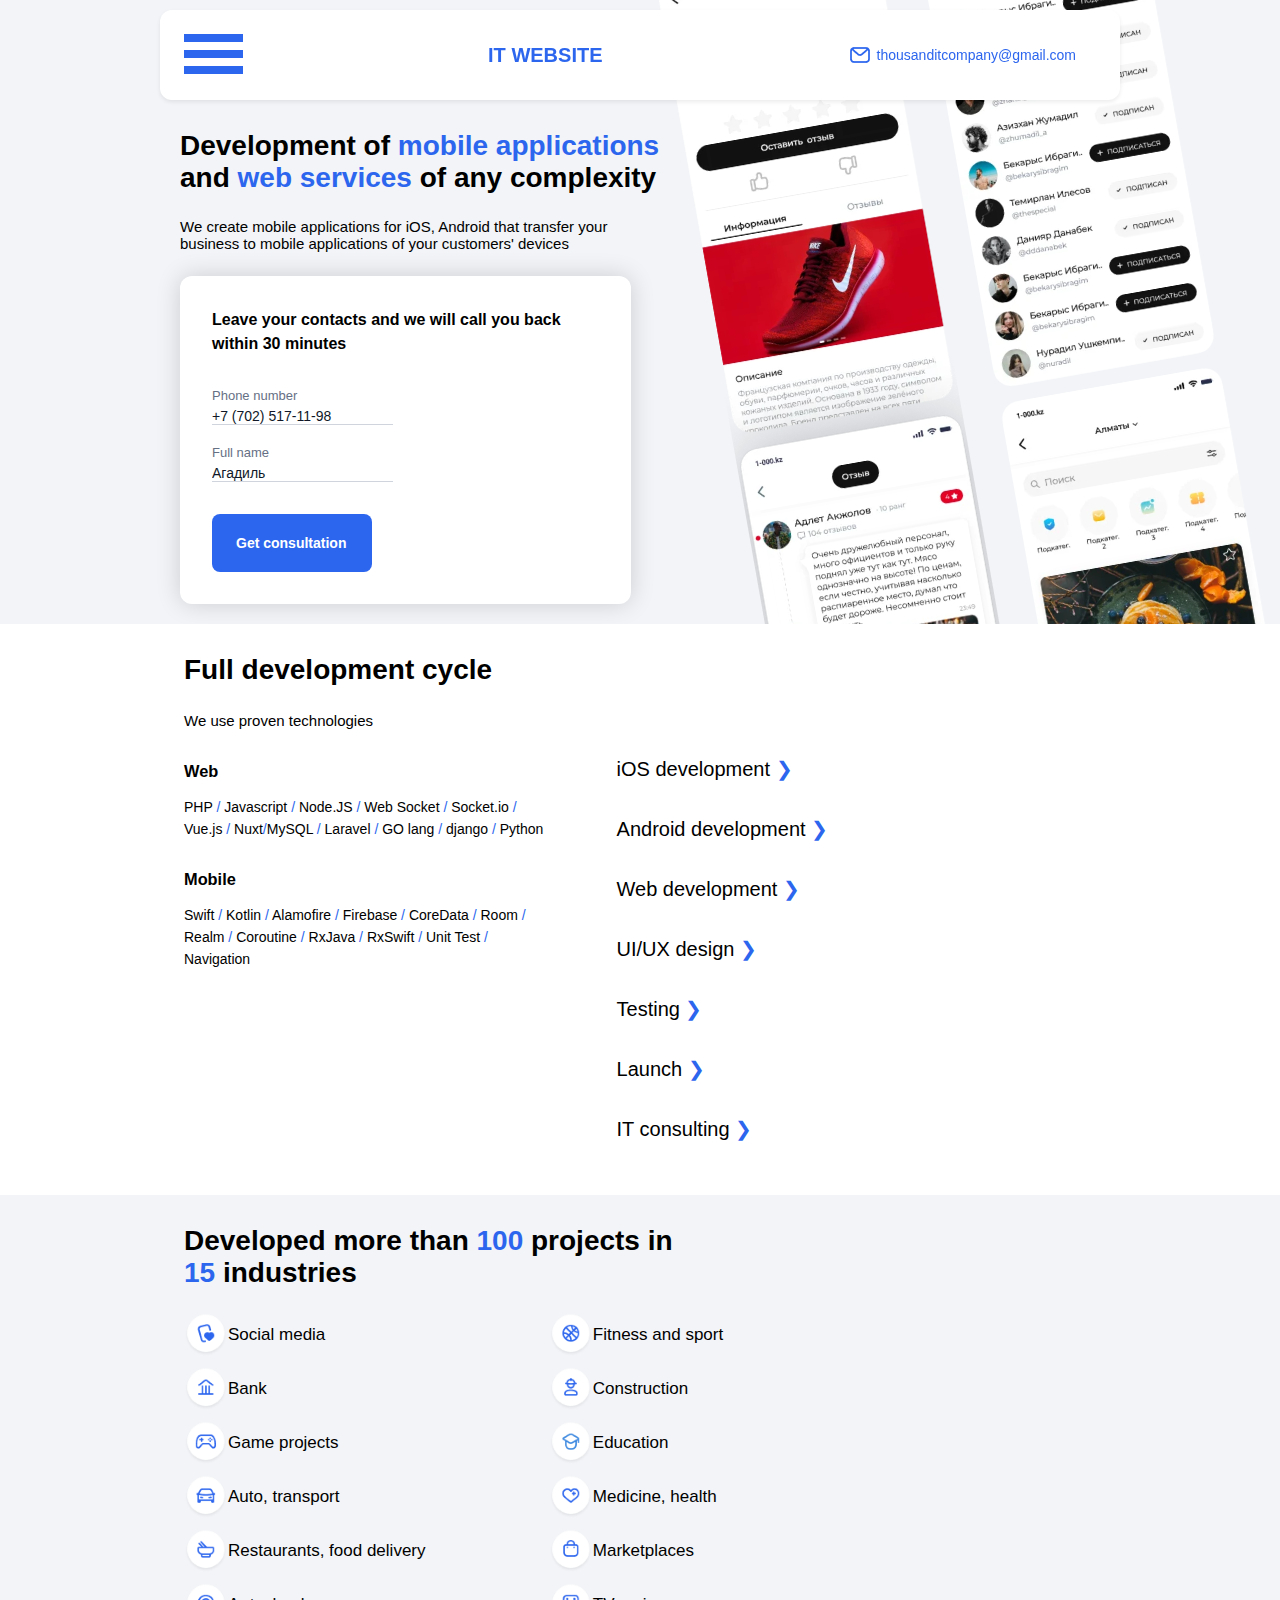
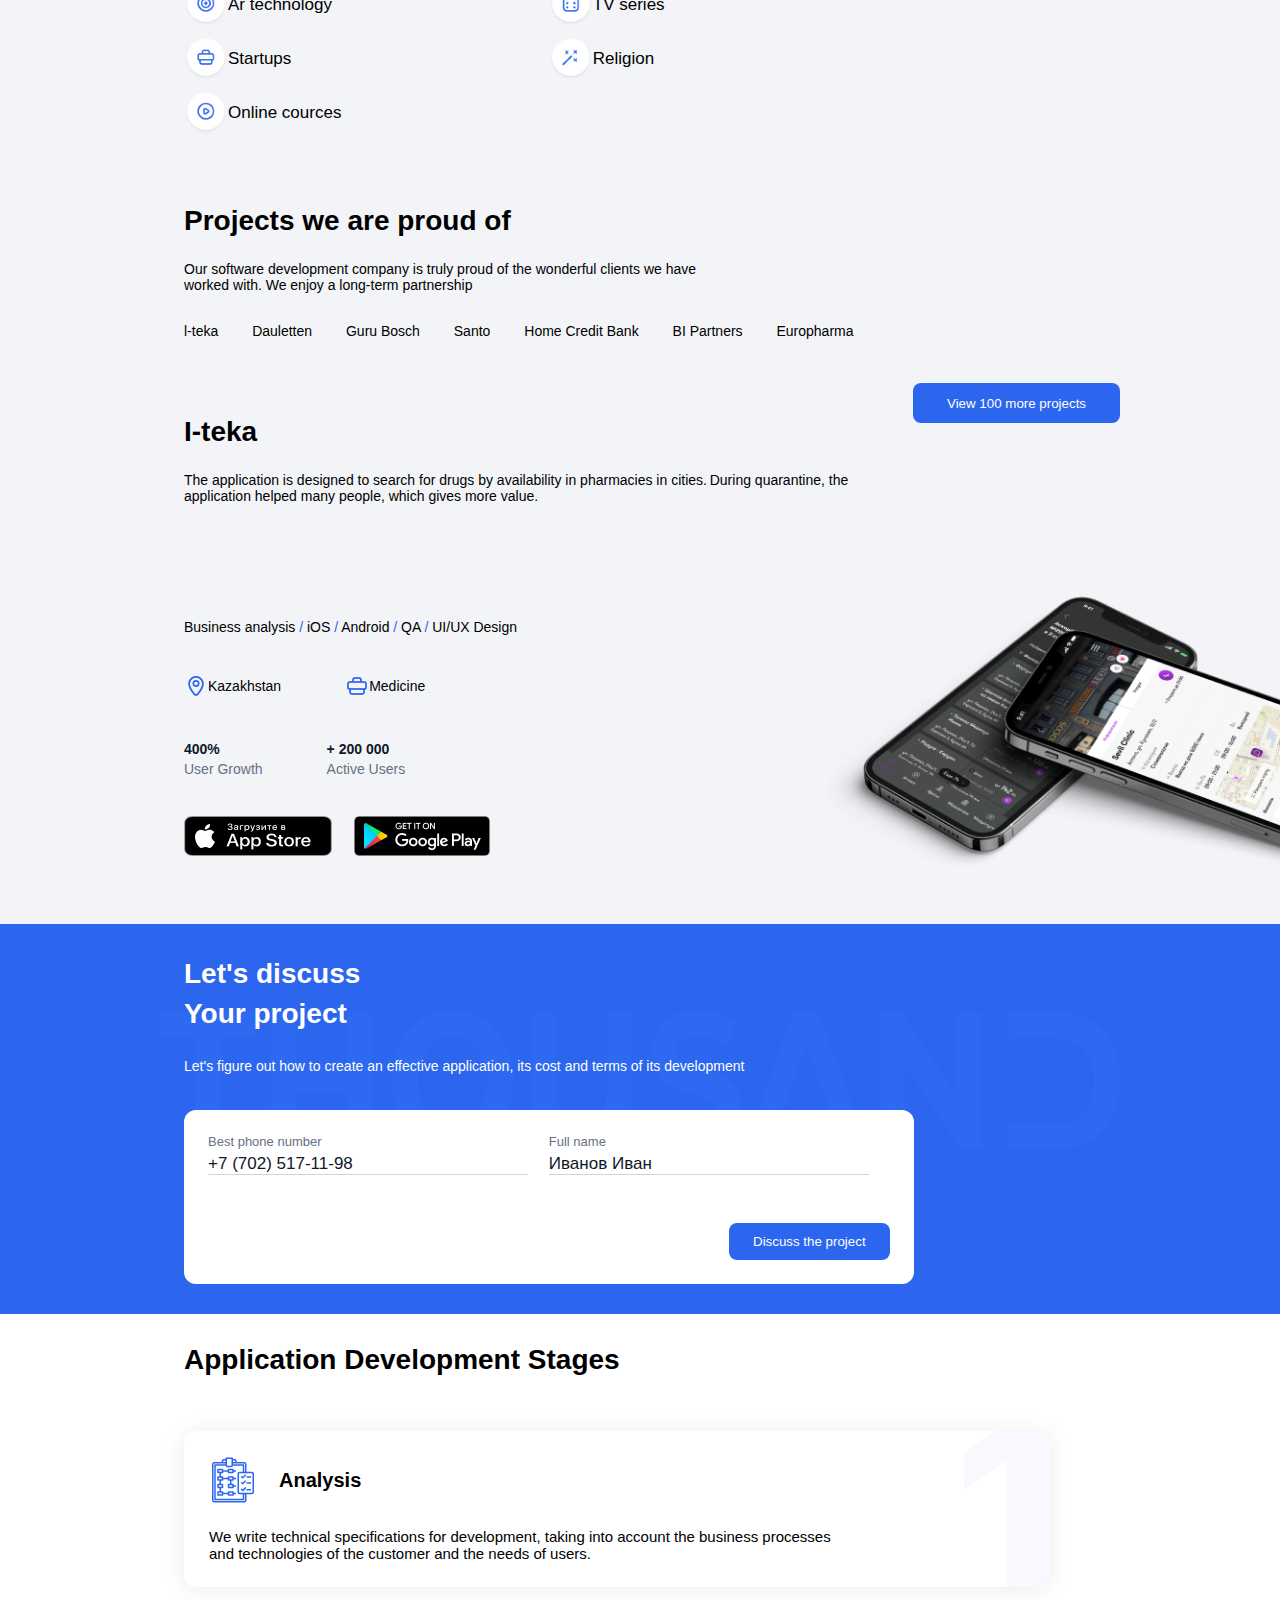
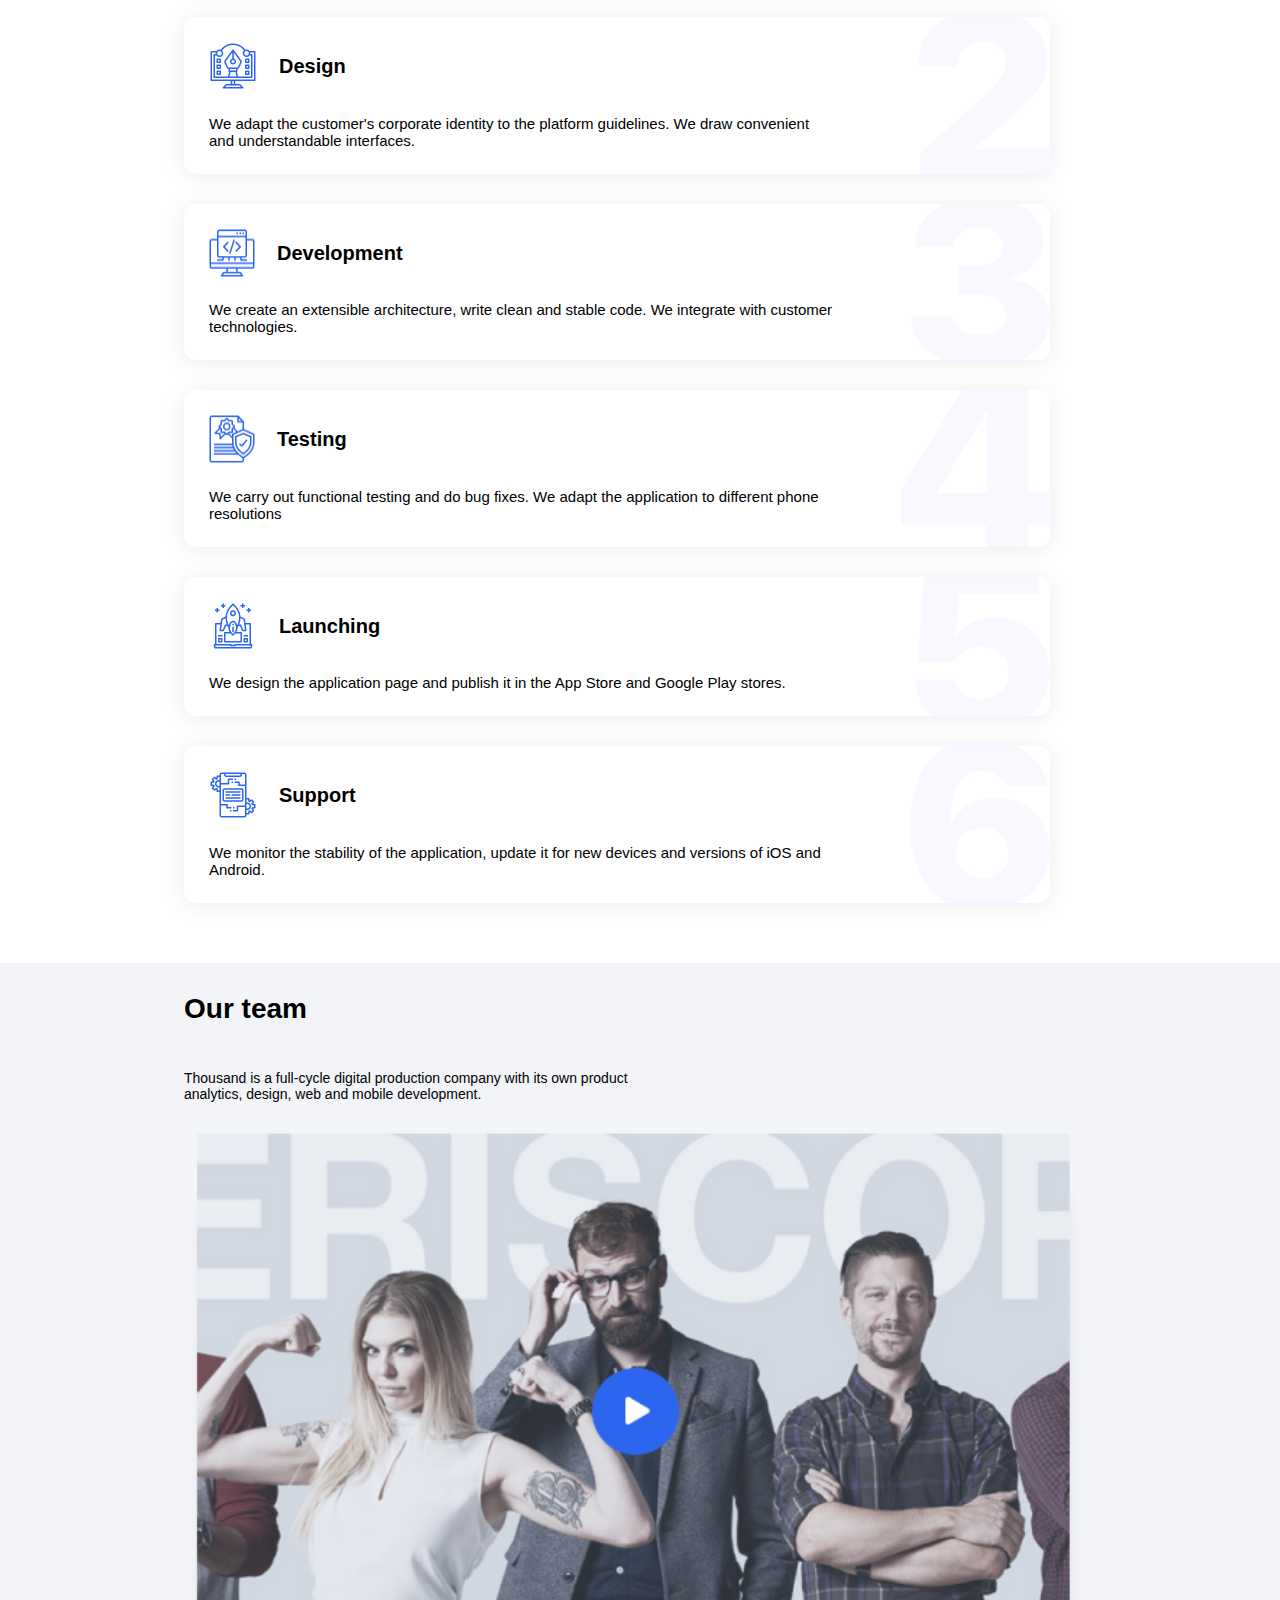
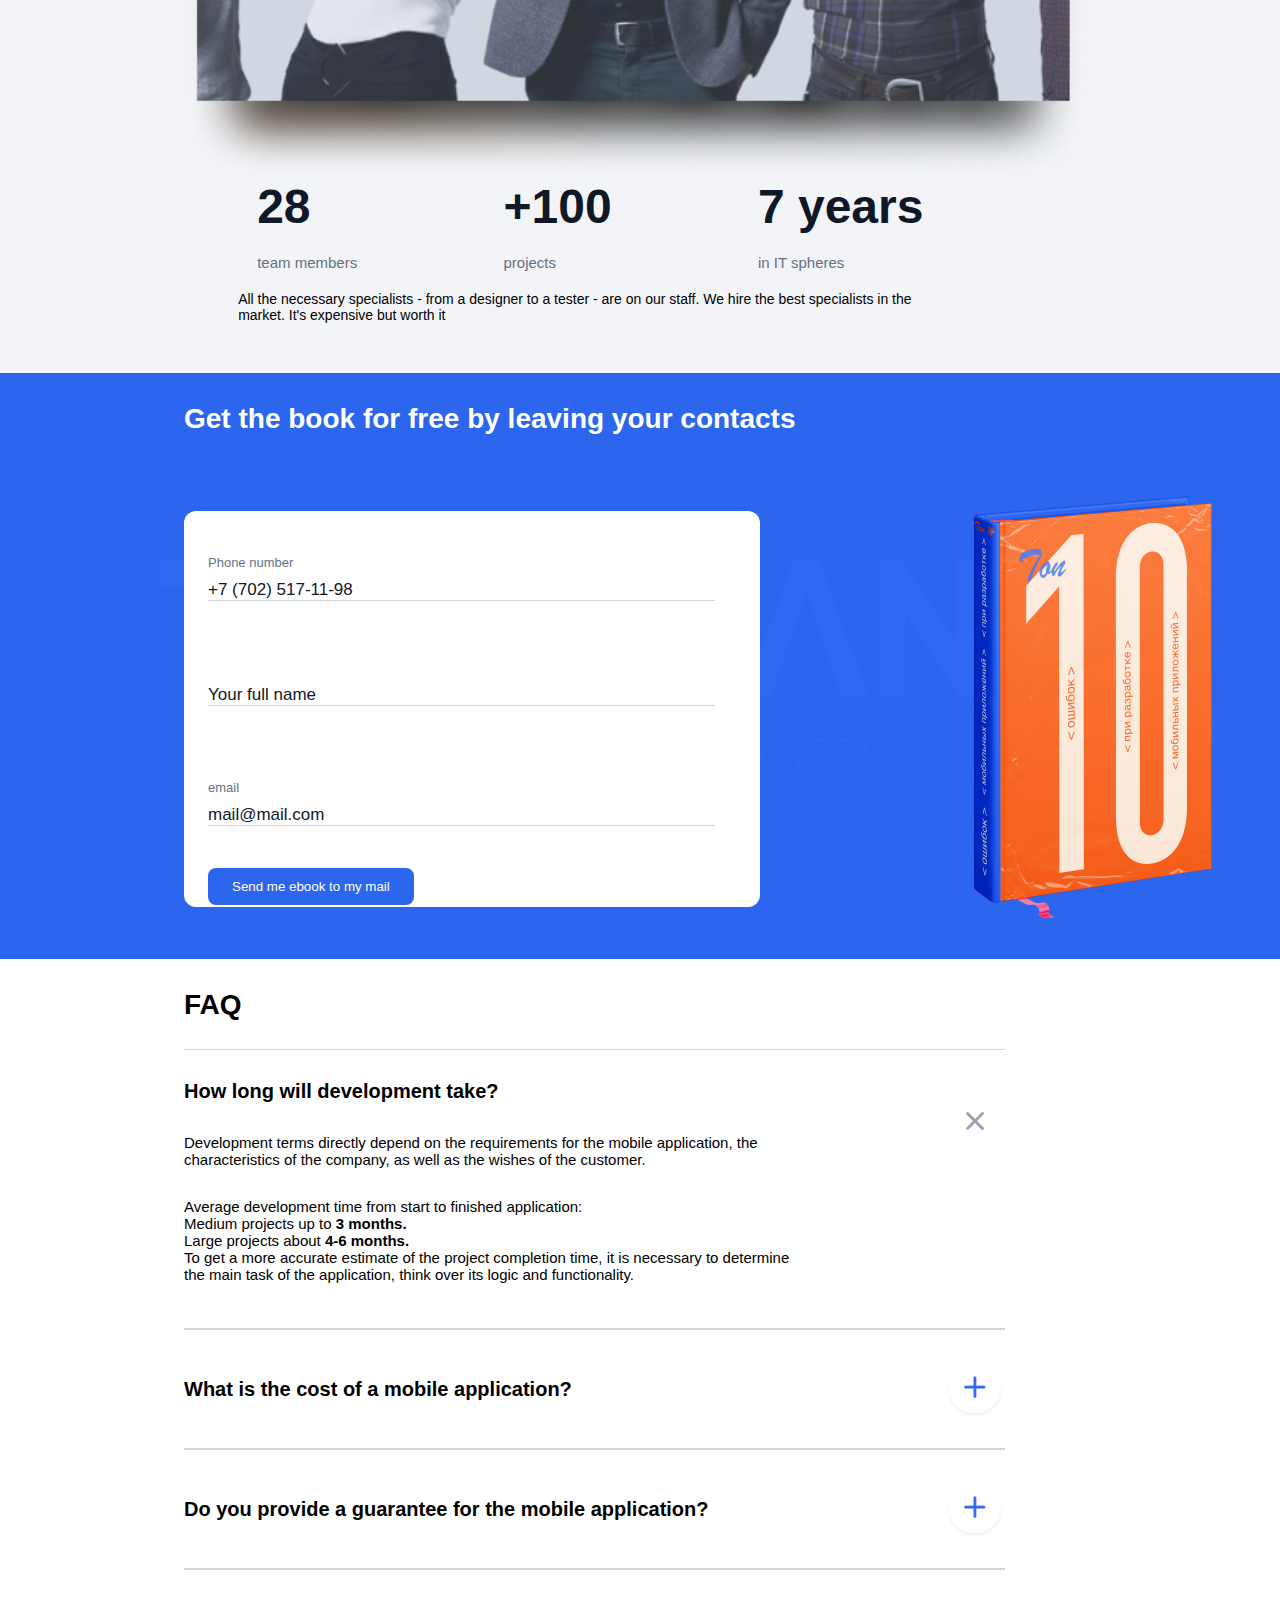
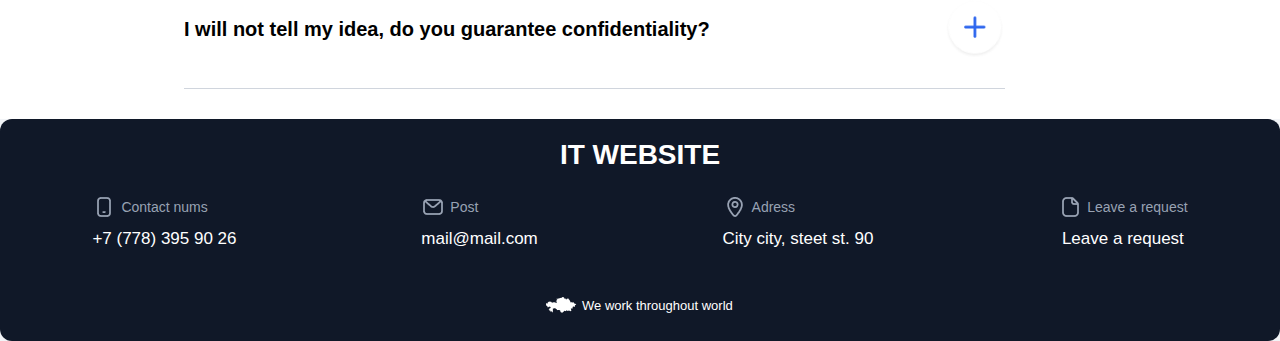
==== commit 8f5880e6: "lesson7" ====
--- a/src/index.html
+++ b/src/index.html
@@ -8,13 +8,12 @@
 </head>
 <body>
     <div class = "blockBackImg">
-
         <div class="animatedBackground">
             <div class="animatedImgLeft"></div>
             <div class="animatedImgRight"></div>
         </div>
         
-        <header class="container">
+        <header>
             <div class="hamburger">
                 <img src="assets/icons/Group 625890.png">
             </div>
@@ -41,7 +40,7 @@
             </div>
         </header>
 
-        <main class="container mainBlock">
+        <main class = "container mainBlock">
             <div class = "mainDescription">
                 <h2>Development of <span class = "blueTxt">mobile applications</span> and <span class = "blueTxt">web services</span> of any complexity</h2>
                 <p>We create mobile applications for iOS, Android that transfer your business to mobile applications of your customers' devices</p>
@@ -65,14 +64,11 @@
             </div>
         </main>
     </div >
-
-
-   
-    <div class="fullWidthBackground">
+    <div class="fullWidthBackgroundWhite">
         <section class = "container typesDevelopment">
             <div class = "webAndMobile">
-                <h2>Full development cycle</h2>
-                <p class = "signature">We use proven technologies</p>
+                    <h2>Full development cycle</h2>
+                    <p class = "signature">We use proven technologies</p>
                 <h3>Web</h3>
                 <p>PHP<span class = "blueTxt"> / </span>Javascript<span class = "blueTxt"> / </span>Node.JS<span class = "blueTxt"> / </span>Web Socket<span class = "blueTxt"> / </span>
                     Socket.io<span class = "blueTxt"> / </span>Vue.js<span class = "blueTxt"> / </span>Nuxt<span class = "blueTxt">/</span>MySQL<span class = "blueTxt"> / </span>Laravel
@@ -98,7 +94,287 @@
         </section>
     </div>
 
-    <footer class="container">
+    <section class = "container spheresDevelopment">
+        <h2>Developed more than <span class = "blueTxt">100</span> projects in <span class = "blueTxt">15</span> industries</h2>
+        <div class = "choiceSphere">
+            <ul>
+                <div class = "sphereItem">
+                    <img src = "assets/icons/1_sphere.png" alt="Social media">
+                    <li>Social media</li>
+                </div>
+                <div class = "sphereItem">
+                    <img src = "assets/icons/2_sphere.png" alt="Fitness and sport">
+                    <li>Fitness and sport</li>
+                </div>
+                <div class = "sphereItem">
+                    <img src = "assets/icons/3_sphere.png" alt="Bank">
+                    <li>Bank</li>
+                </div>
+                <div class = "sphereItem">
+                    <img src = "assets/icons/4_sphere.png" alt="Construction">
+                    <li>Construction</li>
+                </div>
+                <div class = "sphereItem">
+                    <img src = "assets/icons/5_sphere.png" alt="Game projects">
+                    <li>Game projects</li>
+                </div>
+                <div class = "sphereItem">
+                    <img src = "assets/icons/6_sphere.png" alt="Education">
+                    <li>Education</li>
+                </div>
+                <div class = "sphereItem">
+                    <img src = "assets/icons/7_sphere.png" alt="Auto, transport">
+                    <li>Auto, transport</li>
+                </div>
+                <div class = "sphereItem">
+                    <img src = "assets/icons/8_sphere.png" alt="Medicine, health">
+                    <li>Medicine, health</li>
+                </div>
+                <div class = "sphereItem">
+                    <img src = "assets/icons/9_sphere.png" alt="Restaurants, food delivery">
+                    <li>Restaurants, food delivery</li>
+                </div>
+                <div class = "sphereItem">
+                    <img src = "assets/icons/10_sphere.png" alt="Marketplaces">
+                    <li>Marketplaces</li>
+                </div>
+                <div class = "sphereItem">
+                    <img src = "assets/icons/11_sphere.png" alt="Ar technology">
+                    <li>Ar technology</li>
+                </div>
+                <div class = "sphereItem">
+                    <img src = "assets/icons/12_sphere.png" alt="TV series">
+                    <li>TV series</li>
+                </div>
+                <div class = "sphereItem">
+                    <img src = "assets/icons/13_sphere.png" alt="Startups">
+                    <li>Startups</li>
+                </div>
+                <div class = "sphereItem">
+                    <img src = "assets/icons/14_sphere.png" alt="Religion">
+                    <li>Religion</li>
+                </div>
+                <div class = "sphereItem">
+                    <img src = "assets/icons/15_sphere.png" alt="Online courses">
+                    <li>Online cources</li>
+                </div>
+            </ul>
+        </div>
+    </section>
+
+    <section class = "container projects">
+        <h2>Projects we are proud of</h2>
+        <p>Our software development company is truly proud of the wonderful clients we have worked with. We enjoy a long-term partnership</p>
+        <div class = "listProjects">
+            <ul>
+                <li>l-teka</li>
+                <li>Dauletten</li>
+                <li>Guru Bosch</li>
+                <li>Santo</li>
+                <li>Home Credit Bank</li>
+                <li> BI Partners</li>
+                <li>Europharma</li>
+            </ul>
+            <button type = "submit">View 100 more projects</button>
+        </div>
+        <img class = "mediaPhoneImg" src ="assets/img/i-teka.png">
+        <article class = "chousenProject">
+            <div class = "I-teka">
+                <div class = "main_I-Teka">
+                    <h2>I-teka</h2>
+                    <p>The application is designed to search for drugs by availability in pharmacies in cities.</p> 
+                    <p class = "thinP">During quarantine, the application helped many people, which gives more value.</p>
+                </div>
+                <div class = "descript_I-Teka">
+                    <div class = "txt_I-Teka">
+                        <p>Business analysis <span class = "blueTxt">/</span> iOS <span class = "blueTxt">/</span> Android <span class = "blueTxt">/</span> 
+                            QA <span class = "blueTxt">/</span> UI/UX Design
+                        </p>
+                        <div class = "placeAndWork">
+                            <img src = "assets/icons/place_outline_24_blue.png" alt = "">
+                            <p>Kazakhstan</p>
+                            <img src = "assets/icons/work_outline_24.png" alt = "">
+                            <p>Medicine</p>
+                        </div>
+                        <div class="blockIndicators">
+                            <div class="indicators">
+                                <p class="bigBlackTxt">400%</p>
+                                <p>User Growth</p>
+                            </div>
+                            <div class="indicators">
+                                <p class="bigBlackTxt">+ 200 000</p>
+                                <p>Active Users</p>
+                            </div>
+                        </div>
+                        <img class = "systemImg" src="assets/img/ios.png" alt="">
+                        <img class = "systemImg" src="assets/img/android.png" alt="">
+                    </div>
+                    <img class = "mediaLapImg" src ="assets/img/i-teka.png">
+                </div>
+            </div>
+            <img class = "mediaDecsImg" src ="assets/img/i-teka.png">
+        </article>
+    </section>
+
+    <div class="fullWidthBackgroundBlue">
+        <section class = " container feedback">
+            <div class = "informFeedback">
+                <h2>Let's discuss Your project</h2>
+                <p>Let's figure out how to create an effective application,
+                    its cost and terms of its development</p>
+            </div>
+            <div class = "feedbackForm">
+                <form>
+                    <div class = "formInputGroup">
+                        <label for="bestPhone">Best phone number</label>
+                        <input type = "text" id="bestPhone" placeholder="+7 (702) 517-11-98">
+                    </div>
+                    <div class = "formInputGroup">
+                        <label for="bestFullname">Full name</label>
+                        <input type = "text" id="bestFullname" placeholder="Иванов Иван">
+                    </div>
+                    <button type = "submit">Discuss the project</button>
+                </form>
+            </div>    
+        </section>
+    </div>
+    <div class="fullWidthBackgroundWhite">
+        <section class = "container blockStagesDevelopment">
+            <h2>Application Development Stages</h2>
+            <div class="stagesDevelopment">
+                <div class="typeStages typeStages1">
+                    <div class="imageHeader">
+                        <img src = "assets/icons/planing.png">
+                        <h4>Analysis</h4>
+                    </div>
+                    <p>We write technical specifications for development, taking into account the business processes and technologies of the customer and the needs of users.</p>
+                </div>
+                <div class="typeStages typeStages2">
+                    <div class="imageHeader">
+                        <img src = "assets/icons/graphic-design.png">
+                        <h4>Design</h4>
+                    </div>
+                    <p>We adapt the customer's corporate identity to the platform guidelines. We draw convenient and understandable interfaces.</p>
+                </div>
+                <div class="typeStages typeStages3">
+                    <div class="imageHeader">
+                        <img src = "assets/icons/computer coding.png">
+                        <h4>Development</h4>
+                    </div>
+                    <p>We create an extensible architecture, write clean and stable code. We integrate with customer technologies.</p>
+                </div>
+                <div class="typeStages typeStages4">
+                    <div class="imageHeader">
+                        <img src = "assets/icons/copyright.png">
+                        <h4>Testing</h4>
+                    </div>
+                    <p>We carry out functional testing and do bug fixes. We adapt the application to different phone resolutions</p>
+                </div>
+                <div class="typeStages typeStages5">
+                    <div class="imageHeader">
+                        <img src = "assets/icons/hosting 1.png">
+                        <h4>Launching</h4>
+                    </div>
+                    <p>We design the application page and publish it in the App Store and Google Play stores.</p>
+                </div>
+                <div class="typeStages typeStages6">
+                    <div class="imageHeader">
+                        <img src = "assets/icons/application.png">
+                        <h4>Support</h4>
+                    </div>
+                    <p>We monitor the stability of the application, update it for new devices and versions of iOS and Android.</p>
+                </div>
+            </div>
+        </section>
+    </div>
+
+    <section class = "container team">
+        <div class = "teamInform">
+            <h2>Our team</h2>
+            <p>Thousand is a full-cycle digital production company with its own product analytics, design, web and mobile development.</p>
+            <img class="teamImgTabl" src = "assets/img/team.png" alt="">
+            <div class="blockIndicators">
+                <div class="indicators">
+                    <p class="bigBlackTxt">28</p>
+                    <p>team members</p>
+                </div>
+                <div class="indicators">
+                    <p class="bigBlackTxt">+100</p>
+                    <p>projects</p>
+                </div>
+                <div class="indicators">
+                    <p class="bigBlackTxt">7 years</p>
+                    <p>in IT spheres</p>
+                </div>
+            </div>
+            <p class="wideP">All the necessary specialists - from a designer to a tester - are on our staff. We hire the best specialists in the market. It's expensive but worth it</p>
+        </div>
+        <img class="teamImgDeck" src = "assets/img/team.png" alt="">
+    </section>
+    
+    <div class="fullWidthBackgroundBlue">
+        <section class="container bookForm">
+            <div class="mainBookForm">
+                <h2>Get the book for free by leaving your contacts</h2>
+                <img class="bookImgPhone" src = "assets/img/книга-2.png">
+                <div class = "bookContactForm">
+                    <form>
+                        <div class="twoInputs">
+                            <div class = "formInputGroup">
+                                <label for="bookPhone">Phone number</label>
+                                <input id ="bookPhone" type = "text" placeholder="+7 (702) 517-11-98">
+                            </div>
+                            <div class = "formInputGroup">
+                                <label for="bookPhone"></label>
+                                <input id ="bookPhone" type = "text" placeholder="Your full name">
+                            </div>
+                        </div>
+                        <div class = "formInputGroup">
+                            <label for="bookEmail">email</label>
+                            <input id ="bookEmail" type = "email" placeholder="mail@mail.com">
+                        </div>
+                        <button type = "submit">Send me ebook to my mail</button>
+                    </form>
+                </div> 
+            </div>
+            <img class="bookImgDeck" src = "assets/img/book.png">
+            <img class="bookImgTabl" src = "assets/img/книга-2.png">
+        </section>
+    </div>
+    <div class="fullWidthBackgroundWhite">
+        <section class = "container FAQ">
+            <h2>FAQ</h2>
+            <div class="allQuestions">
+                <div class = "question">
+                    <p><span class = "bold">What is the cost of a mobile application?</span></p>
+                    <img src="assets/icons/questionplus.png">
+                </div>
+                <div class = "question">
+                    <p><span class = "bold">Do you provide a guarantee for the mobile application?</span></p>
+                    <img src="assets/icons/questionplus.png">
+                </div>
+                <div class = "questionDisclosed">
+                    <div>
+                        <p class = "quest"><span class = "bold">How long will development take?</span></p>
+                        <p>Development terms directly depend on the requirements for the mobile application, the characteristics of the company, as well as the wishes of the customer.</p>
+                        <p class = "thirstP">Average development time from start to finished application:</p>
+                        <p>Medium projects up to <span class = "boldTxt">3 months.</span></p>
+                        <p>Large projects about <span class = "boldTxt">4-6 months.</span></p>
+                        <p>To get a more accurate estimate of the project completion time, it is necessary to determine the main task of the application, think over its 
+                            logic and functionality.
+                        </p>
+                    </div>
+                    <img src="assets/icons/questionminus.png" alt="">
+                </div>
+                <div class = "question">
+                    <p><span class = "bold">I will not tell my idea, do you guarantee confidentiality?</span></p>
+                    <img src="assets/icons/questionplus.png">
+                </div>
+            </div>
+        </section>
+    </div>
+
+    <footer>
         <h2>IT WEBSITE</h2>
         <div class="footerSection">
             <div class="contactFooter">
--- a/src/assets/styles/style.css
+++ b/src/assets/styles/style.css
@@ -1,526 +1,1406 @@
-@import "./global.css";
-@import "./fonts.css";
-@import "./utils.css";
-
 * {
-    box-sizing: border-box;
-    margin: 0;
-    padding: 0;
-  }
-  
-  html {
-    font-size: 10px;
-  }
-  
-  body {
-    font-family: Arial, sans-serif;
-    background: rgb(242, 244, 247);
-  }
-  
+  box-sizing: border-box;
+  margin: 0;
+  padding: 0;
+}
+
+html {
+  font-size: 10px;
+}
+
+body {
+  font-family: Arial, sans-serif;
+  background: rgb(242, 244, 247);
+  width: 100%;
+  overflow-x: hidden;
+}
+
+.container {
+  max-width: 1224px;
+  margin: 0 auto;
+  padding: 6rem 0;
+}
+@media (max-width: 1439px) and (min-width: 767px) {
   .container {
+    max-width: 960px;
+    padding: 3rem 2.4rem;
+  }
+}
+@media (max-width: 767px) {
+  .container {
+    max-width: 100%;
+    padding: 3rem 2rem;
+  }
+}
+
+.blockBackImg {
+  overflow: hidden;
+  position: relative;
+}
+.blockBackImg .animatedBackground {
+  position: absolute;
+  top: -100px;
+  right: -200px;
+  width: 55%;
+  height: 120%;
+  overflow: visible;
+  transform: rotate(-10deg);
+  z-index: -1;
+  display: flex;
+  justify-content: flex-start;
+  gap: 10px;
+}
+@media (max-width: 1439px) {
+  .blockBackImg .animatedBackground {
+    width: 50%;
+    right: -55px;
+  }
+}
+@media (max-width: 767px) {
+  .blockBackImg .animatedBackground {
+    top: 33rem;
+    overflow: hidden;
+  }
+}
+.blockBackImg .animatedBackground .animatedImgLeft, .blockBackImg .animatedBackground .animatedImgRight {
+  width: 40%;
+  height: 200%;
+  background-repeat: repeat-y;
+  background-size: contain;
+  background-position: center top;
+  animation: scroll-vertical 20s linear infinite;
+}
+@media (max-width: 767px) {
+  .blockBackImg .animatedBackground .animatedImgLeft, .blockBackImg .animatedBackground .animatedImgRight {
+    background-position: right bottom;
+  }
+}
+.blockBackImg .animatedBackground .animatedImgLeft {
+  background-image: url("../img/column-left.png");
+}
+.blockBackImg .animatedBackground .animatedImgRight {
+  background-image: url("../animations/column-right.webp");
+  animation-direction: reverse;
+} 
+
+@keyframes scroll-vertical {
+  0% {
+    transform: translateY(0);
+  }
+  100% {
+    transform: translateY(-50%);
+  }
+}
+header {
+  position: sticky;
+  top: 2rem;
+  width: 90%;
+  height: 12%;
+  margin: auto;
+  padding: 1.6rem 2.4rem;
+  border-radius: 1.2rem;
+  display: flex;
+  flex-direction: row;
+  flex-wrap: nowrap;
+  justify-content: space-between;
+  align-items: center;
+  background-color: rgb(255, 255, 255);
+  box-shadow: 0rem 0.2rem 0.4rem 0rem rgba(0, 0, 0, 0.08);
+}
+header h3 {
+  font-size: 2rem;
+  font-weight: 600;
+  color: rgb(45, 102, 238);
+}
+@media (max-width: 1439px) {
+  header {
+    top: 10px;
+    height: 9rem;
+    justify-content: space-between;
     max-width: 1224px;
     margin: 0 auto;
   }
-  @media (max-width: 1439px) and (min-width: 767px) {
-    .container {
-      max-width: 960px;
-      padding: 3rem 2.4rem;
-    }
-  }
-  @media (max-width: 767px) {
-    .container {
-      max-width: 100%;
-      padding: 3rem 2rem;
-    }
-  }
-  
-  .blockBackImg {
-    overflow: hidden;
-    position: relative;
-  }
-  .blockBackImg .animatedBackground {
-    position: absolute;
-    top: -100px;
-    right: -200px;
-    width: 55%;
-    height: 120%;
-    overflow: visible;
-    transform: rotate(-10deg);
-    z-index: -1;
-    display: flex;
-    justify-content: flex-start;
-    gap: 10px;
-  }
-  @media (max-width: 1439px) {
-    .blockBackImg .animatedBackground {
-      width: 50%;
-      right: -55px;
-    }
-  }
-  @media (max-width: 767px) {
-    .blockBackImg .animatedBackground {
-      top: 25vh;
-      overflow: hidden;
-    }
-  }
-  .blockBackImg .animatedBackground .animatedImgLeft, .blockBackImg .animatedBackground .animatedImgRight {
-    width: 40%;
-    height: 200%;
-    background-repeat: repeat-y;
-    background-size: contain;
-    background-position: center top;
-    animation: scroll-vertical 20s linear infinite;
-  }
-  @media (max-width: 767px) {
-    .blockBackImg .animatedBackground .animatedImgLeft, .blockBackImg .animatedBackground .animatedImgRight {
-      background-position: right bottom;
-    }
-  }
-  .blockBackImg .animatedBackground .animatedImgLeft {
-    background-image: url("../img/column-left.png");
-  }
-  .blockBackImg .animatedBackground .animatedImgRight {
-    background-image: url("../animations/column-right.webp");
-    animation-direction: reverse;
-  }
-  
-  @keyframes scroll-vertical {
-    0% {
-      transform: translateY(0);
-    }
-    100% {
-      transform: translateY(-50%);
-    }
-  }
+}
+@media (max-width: 1439px) and (max-width: 1439px) and (min-width: 767px) {
   header {
-    position: sticky;
-    top: 2rem;
-    z-index: 1000;
-    width: 90%;
-    height: 12%;
-    margin: auto;
-    padding: 1.6rem 2.4rem;
-    border-radius: 1.2rem;
+    max-width: 960px;
+  }
+}
+@media (max-width: 1439px) and (max-width: 767px) {
+  header {
+    max-width: 100%;
+  }
+}
+
+h2 {
+  font-size: 3.6rem;
+  font-weight: 700;
+  margin-bottom: 2.4rem;
+}
+@media (max-width: 1439px) {
+  h2 {
+    font-size: 2.8rem;
+    margin-bottom: 2.4rem;
+  }
+}
+
+button {
+  background: rgb(45, 102, 238);
+  padding: 1.1rem 2.4rem;
+  border-radius: 0.8rem;
+  color: rgb(255, 255, 255);
+  border: none;
+}
+
+.phone, .email {
+  display: flex;
+  flex-direction: row;
+}
+@media (max-width: 1439px) {
+  .phone.phone, .email.phone {
+    display: none;
+  }
+}
+.phone.phone p, .email.phone p {
+  white-space: nowrap;
+}
+@media (max-width: 767px) {
+  .phone, .email {
+    display: none;
+  }
+}
+
+.hamburger {
+  display: none;
+}
+@media (max-width: 1439px) {
+  .hamburger {
+    display: block;
+  }
+}
+
+nav {
+  width: auto;
+  min-width: 100px;
+  max-width: 30%;
+}
+nav .navLinks {
+  margin: 0 2rem;
+  list-style: none;
+  display: flex;
+  flex-direction: row;
+  justify-content: space-around;
+  flex-wrap: wrap;
+  width: auto;
+}
+nav .navLinks li {
+  margin-right: 2rem;
+  color: rgb(16, 24, 40);
+  font-weight: 500;
+  font-size: 1.4rem;
+}
+nav .navLinks li a {
+  text-decoration: none;
+  color: rgb(16, 24, 40);
+  font-weight: 500;
+}
+@media (max-width: 1439px) {
+  nav {
+    display: none;
+  }
+}
+
+.headImg, .footImg {
+  margin-right: 0.5rem;
+}
+.headImg.headImg, .footImg.headImg {
+  width: 2.4rem;
+  height: 2.4rem;
+}
+
+.contact {
+  display: flex;
+  flex-direction: row;
+}
+.contact p {
+  margin-right: 2rem;
+  font-weight: 500;
+  font-size: 1.4rem;
+  color: rgb(45, 102, 238);
+  line-height: 2.4rem;
+}
+.contact p.phone {
+  white-space: nowrap;
+}
+.contact a {
+  color: rgb(45, 102, 238);
+  text-decoration: none;
+}
+
+.mainBlock {
+  width: 100%;
+  height: 79rem;
+}
+@media (max-width: 1439px) {
+  .mainBlock {
+    height: auto;
+    padding: 2rem 0rem 2rem 2rem;
+  }
+}
+
+.blueTxt {
+  color: rgb(45, 102, 238);
+}
+
+.mainDescription {
+  width: 45%;
+  margin-top: 4rem;
+}
+.mainDescription p {
+  font-size: 1.5rem;
+  font-weight: 500;
+}
+@media (max-width: 1439px) and (min-width: 768px) {
+  .mainDescription p {
+    width: 88%;
+  }
+}
+@media (max-width: 1439px) and (min-width: 768px) {
+  .mainDescription {
+    width: 53%;
+    height: auto;
+    margin-top: 2rem;
+  }
+}
+@media (max-width: 767px) {
+  .mainDescription {
+    width: 95%;
+    height: 50%;
+    margin-top: 2rem;
+    margin-bottom: 110%;
+  }
+}
+
+.contactForm {
+  width: 67.6rem;
+  height: 18.6rem;
+  padding: 2.4rem;
+  border-radius: 1.2rem;
+  background: rgb(255, 255, 255);
+  box-shadow: 0rem 0rem 2.4rem 0rem rgba(0, 0, 0, 0.16);
+  margin-top: 4rem;
+}
+@media (max-width: 1439px) {
+  .contactForm {
+    width: 48%;
+    height: auto;
+    padding: 3.2rem;
+    margin-top: 2.4rem;
+  }
+}
+@media (max-width: 767px) {
+  .contactForm {
+    width: 98%;
+    margin-top: 0;
+    margin-right: 1rem;
+  }
+}
+.contactForm p {
+  width: 45rem;
+  font-size: 2rem;
+  line-height: 2.4rem;
+  font-weight: 700;
+}
+@media (max-width: 1439px) {
+  .contactForm p {
+    width: 100%;
+    font-size: 1.6rem;
+  }
+}
+@media (max-width: 767px) {
+  .contactForm p {
+    width: 85%;
+  }
+}
+.contactForm .formInput form {
+  width: 62.8rem;
+  display: flex;
+  flex-direction: row;
+  align-items: flex-end;
+  margin-top: 3.2rem;
+}
+@media (max-width: 1439px) {
+  .contactForm .formInput form {
+    width: 100%;
+    flex-direction: column;
+    align-items: start;
+  }
+}
+.contactForm .formInput form input {
+  font-size: 1.7rem;
+  border: 0.7px solid rgb(208, 213, 221);
+  border-style: none none solid none;
+}
+@media (max-width: 1439px) {
+  .contactForm .formInput form input {
+    font-size: 1.4rem;
+  }
+}
+.contactForm .formInput form input::-moz-placeholder {
+  color: rgb(16, 24, 40);
+}
+.contactForm .formInput form input::placeholder {
+  color: rgb(16, 24, 40);
+}
+.contactForm .formInput form .formInputGroup {
+  margin-right: 2rem;
+}
+@media (max-width: 1439px) {
+  .contactForm .formInput form .formInputGroup {
+    margin-bottom: 2rem;
+  }
+}
+.contactForm .formInput form button {
+  width: 13.2rem;
+  height: 5.8rem;
+  font-size: 1.4rem;
+  font-weight: 600;
+  text-align: left;
+}
+@media (max-width: 1439px) {
+  .contactForm .formInput form button {
+    width: 160px;
+    margin-top: 1.2rem;
+  }
+}
+.contactForm .formInput label {
+  font-size: 1.3rem;
+  display: block;
+  margin-bottom: 0.5rem;
+  color: rgb(102, 112, 133);
+}
+
+.fullWidthBackgroundWhite {
+  width: 100%;
+  background-color: rgb(255, 255, 255);
+}
+.fullWidthBackgroundWhite .typesDevelopment {
+  width: 100%;
+  display: flex;
+  flex-direction: row;
+  background-color: rgb(255, 255, 255);
+}
+.fullWidthBackgroundWhite .typesDevelopment h3 {
+  margin: 3rem 0 1.5rem 0;
+}
+@media (max-width: 1439px) {
+  .fullWidthBackgroundWhite .typesDevelopment {
+    height: auto;
+  }
+}
+@media (max-width: 767px) {
+  .fullWidthBackgroundWhite .typesDevelopment {
+    display: block;
+  }
+}
+
+.fullWidthBackgroundBlue {
+  width: 100%;
+  background-color: rgb(45, 102, 238);
+  padding: 6rem 0;
+}
+@media (max-width: 1439px) {
+  .fullWidthBackgroundBlue {
+    padding: 0;
+  }
+}
+
+.webAndMobile {
+  width: 49.6rem;
+  height: 32.4rem;
+  font-size: 1.7rem;
+  margin-right: 28rem;
+}
+@media (max-width: 1439px) {
+  .webAndMobile {
+    width: 75%;
+    height: auto;
+    font-size: 1.4rem;
+    margin-right: 8%;
+  }
+}
+@media (max-width: 767px) {
+  .webAndMobile {
+    width: 73%;
+  }
+}
+.webAndMobile p {
+  line-height: 2.2rem;
+}
+
+.signature {
+  font-size: 1.5rem;
+}
+
+.choiceDevelopment {
+  width: 23.3rem;
+  height: 34rem;
+  font-size: 2rem;
+  font-weight: 400;
+  line-height: 2.4rem;
+}
+@media (max-width: 1439px) {
+  .choiceDevelopment {
+    width: 100%;
+    margin-top: 10%;
+    height: auto;
+    line-height: 4.8rem;
+  }
+}
+.choiceDevelopment ul {
+  list-style: none;
+}
+.choiceDevelopment ul li {
+  margin-bottom: 1.2rem;
+}
+.choiceDevelopment ul li a {
+  text-decoration: none;
+  color: black;
+  line-height: 3.4rem;
+}
+@media (max-width: 1439px) {
+  .choiceDevelopment ul li a {
+    line-height: 2.4rem;
+  }
+}
+
+footer {
+  background: rgb(16, 24, 40);
+  padding: 2rem 0;
+  color: rgb(255, 255, 255);
+  text-align: center;
+  width: 90%;
+  margin: auto;
+  border-radius: 1.2rem;
+  height: 22.2rem;
+}
+@media (max-width: 1439px) {
+  footer {
+    width: 100%;
+  }
+}
+@media (max-width: 767px) {
+  footer {
+    height: auto;
+  }
+}
+footer .footerSection {
+  display: flex;
+  justify-content: space-around;
+  flex-wrap: wrap;
+  margin-bottom: 4.8rem;
+}
+@media (max-width: 767px) {
+  footer .footerSection {
     display: flex;
     flex-direction: row;
-    flex-wrap: nowrap;
-    justify-content: space-between;
-    align-items: center;
-    background-color: rgb(255, 255, 255);
-    box-shadow: 0rem 0.2rem 0.4rem 0rem rgba(0, 0, 0, 0.08);
-  }
-  header h3 {
-    font-size: 2rem;
-    font-weight: 600;
-    color: rgb(45, 102, 238);
-  }
-  @media (max-width: 1439px) {
-    header {
-      top: 10px;
-      width: 100%;
-      height: 9rem;
-      justify-content: space-between;
-    }
-  }
-  
-  h2 {
-    font-size: 3.6rem;
-    font-weight: 700;
-    margin-bottom: 2.4rem;
-  }
-  @media (max-width: 1439px) {
-    h2 {
-      font-size: 2.8rem;
-      margin-bottom: 2.4rem;
-    }
-  }
-  
-  button {
-    background: rgb(45, 102, 238);
-    padding: 1.1rem 2.4rem;
-    border-radius: 0.8rem;
-    color: rgb(255, 255, 255);
-    border: none;
-  }
-  
-  .phone, .email {
+    flex-wrap: wrap;
+    margin-left: 8%;
+  }
+}
+footer .footerSection .contactFooter {
+  align-items: start;
+}
+@media (max-width: 767px) {
+  footer .footerSection .contactFooter {
+    width: 50%;
+    text-align: start;
+  }
+}
+footer .footerSection .contactFooter p {
+  font-size: 1.7rem;
+  color: rgb(255, 255, 255);
+}
+@media (max-width: 767px) {
+  footer .footerSection .contactFooter p {
+    font-size: 1.4rem;
+  }
+}
+footer .footerSection .contactFooter .contactFooterBlock {
+  display: flex;
+  flex-direction: row;
+  align-items: center;
+  justify-content: flex-start;
+  margin-bottom: 1rem;
+}
+footer .footerSection .contactFooter .contactFooterBlock p {
+  font-size: 1.4rem;
+  color: rgb(152, 162, 179);
+}
+footer .footerSectionBlock {
+  width: 19rem;
+  margin: auto;
+  font-size: 1.3rem;
+  color: rgb(255, 255, 255);
+  display: flex;
+  flex-direction: row;
+  align-items: center;
+}
+
+.spheresDevelopment h2 {
+  width: 55%;
+}
+@media (max-width: 767px) {
+  .spheresDevelopment h2 {
+    width: 89%;
+  }
+}
+.spheresDevelopment .choiceSphere {
+  width: 1223px;
+  height: 280px;
+  font-size: 17px;
+  padding-right: 60px;
+}
+@media (max-width: 1439px) {
+  .spheresDevelopment .choiceSphere {
+    width: 80%;
+    height: auto;
+    padding-right: 0;
+  }
+}
+@media (max-width: 767px) {
+  .spheresDevelopment .choiceSphere {
+    width: 100%;
+  }
+}
+.spheresDevelopment .choiceSphere ul {
+  height: 280px;
+  list-style: none;
+  padding: 0;
+  display: flex;
+  flex-direction: column;
+  flex-wrap: wrap;
+}
+@media (max-width: 1439px) {
+  .spheresDevelopment .choiceSphere ul {
+    height: auto;
+    flex-direction: row;
+  }
+}
+.spheresDevelopment .choiceSphere .sphereItem {
+  display: flex;
+  height: 44px;
+  align-items: center;
+  margin-bottom: 10px;
+  width: 391px;
+}
+@media (max-width: 1439px) {
+  .spheresDevelopment .choiceSphere .sphereItem {
+    width: 50%;
+  }
+}
+
+.projects {
+  position: relative;
+}
+.projects .mediaPhoneImg {
+  display: none;
+}
+@media (max-width: 767px) {
+  .projects .mediaPhoneImg {
+    display: block;
+    width: 100%;
+    height: 100%;
+  }
+}
+.projects p {
+  font-size: 1.5rem;
+  width: 43%;
+}
+@media (max-width: 1439px) {
+  .projects p {
+    width: 60%;
+    font-size: 1.4rem;
+  }
+}
+@media (max-width: 767px) {
+  .projects p {
+    width: 82%;
+  }
+}
+.projects .listProjects {
+  font-size: 1.7rem;
+  margin-top: 6rem;
+}
+@media (max-width: 1439px) {
+  .projects .listProjects {
+    margin-top: 3rem;
+    font-size: 1.4rem;
+  }
+}
+.projects .listProjects ul {
+  display: inline-block;
+}
+.projects .listProjects ul li {
+  display: inline-block;
+  margin-right: 30px;
+}
+@media (max-width: 767px) {
+  .projects .listProjects ul li {
+    margin-bottom: 3%;
+  }
+}
+.projects .listProjects button {
+  width: 207px;
+  height: 4rem;
+  margin-left: 10%;
+}
+@media (max-width: 1439px) {
+  .projects .listProjects button {
+    margin-left: 1.4rem;
+    margin-top: 6rem;
+    position: absolute;
+    right: 0;
+  }
+}
+@media (max-width: 767px) {
+  .projects .listProjects button {
+    position: absolute;
+    bottom: 6rem;
+    transform: translateX(-50%);
+  }
+}
+
+.chousenProject {
+  display: flex;
+  flex-direction: row;
+}
+@media (max-width: 1439px) {
+  .chousenProject {
+    width: 100vw;
+    display: block;
+  }
+}
+@media (max-width: 767px) {
+  .chousenProject {
+    margin-bottom: 10rem;
+  }
+}
+.chousenProject .I-teka {
+  width: auto;
+}
+@media (max-width: 1439px) {
+  .chousenProject .mediaDecsImg {
+    display: none;
+  }
+}
+.chousenProject .main_I-Teka {
+  text-align: left;
+  margin: 3% 0;
+  width: 100%;
+  height: auto;
+}
+@media (max-width: 1439px) {
+  .chousenProject .main_I-Teka {
+    width: 55%;
+    margin: 6% 0;
+  }
+}
+@media (max-width: 767px) {
+  .chousenProject .main_I-Teka {
+    width: 90%;
+    margin: 0;
+  }
+}
+.chousenProject .main_I-Teka p {
+  width: 100%;
+}
+@media (max-width: 1439px) {
+  .chousenProject .main_I-Teka p {
+    display: inline;
+  }
+}
+.chousenProject .main_I-Teka .thinP {
+  width: 56%;
+}
+.chousenProject .descript_I-Teka {
+  width: 100%;
+}
+@media (max-width: 1439px) {
+  .chousenProject .descript_I-Teka {
     display: flex;
     flex-direction: row;
   }
-  @media (max-width: 1439px) {
-    .phone.phone, .email.phone {
-      display: none;
-    }
-  }
-  .phone.phone p, .email.phone p {
-    white-space: nowrap;
-  }
-  @media (max-width: 767px) {
-    .phone, .email {
-      display: none;
-    }
-  }
-  
-  .hamburger {
+}
+.chousenProject .descript_I-Teka .txt_I-Teka {
+  width: 100%;
+}
+@media (max-width: 1439px) {
+  .chousenProject .descript_I-Teka .txt_I-Teka {
+    width: 50%;
+  }
+}
+@media (max-width: 767px) {
+  .chousenProject .descript_I-Teka .txt_I-Teka {
+    width: 90%;
+  }
+}
+.chousenProject .descript_I-Teka .txt_I-Teka p {
+  width: 100%;
+  font-size: 1.7rem;
+  margin-top: 6%;
+}
+@media (max-width: 1439px) {
+  .chousenProject .descript_I-Teka .txt_I-Teka p {
+    font-size: 1.4rem;
+  }
+}
+.chousenProject .descript_I-Teka .txt_I-Teka .placeAndWork {
+  display: flex;
+  flex-direction: row;
+  justify-content: flex-start;
+  margin: 6% 0;
+  width: 100%;
+}
+.chousenProject .descript_I-Teka .txt_I-Teka .placeAndWork p {
+  width: auto;
+  font-size: 1.5rem;
+  margin: 0;
+  margin-right: 10%;
+  line-height: 2.4rem;
+}
+@media (max-width: 1439px) {
+  .chousenProject .descript_I-Teka .txt_I-Teka .placeAndWork p {
+    font-size: 1.4rem;
+  }
+}
+.chousenProject .descript_I-Teka .txt_I-Teka .systemImg {
+  margin-top: 6%;
+  margin-right: 3%;
+}
+.chousenProject .descript_I-Teka .mediaLapImg {
+  display: none;
+}
+@media (max-width: 1439px) and (min-width: 767px) {
+  .chousenProject .descript_I-Teka .mediaLapImg {
+    display: block;
+    width: 45%;
+    height: auto;
+  }
+}
+
+.blockIndicators {
+  display: flex;
+  flex-direction: row;
+}
+.blockIndicators .indicators {
+  display: flex;
+  flex-direction: column;
+  width: auto;
+  margin-right: 10%;
+}
+.blockIndicators .indicators p {
+  font-size: 1.3rem;
+  color: rgb(102, 112, 133);
+}
+@media (max-width: 1439px) {
+  .blockIndicators .indicators p {
+    font-size: 1.2rem;
+  }
+}
+.blockIndicators .indicators .bigBlackTxt {
+  font-size: 2.4rem;
+  font-weight: 700;
+  color: rgb(16, 24, 40);
+}
+@media (max-width: 1439px) {
+  .blockIndicators .indicators .bigBlackTxt {
+    font-size: 2rem;
+  }
+}
+
+.feedback, .bookForm {
+  background-color: rgb(45, 102, 238);
+}
+.feedback.feedback, .bookForm.feedback {
+  background-image: url("../icons/Frame 108.png");
+  background-repeat: no-repeat;
+  background-position: center;
+  background-size: 100%;
+  display: flex;
+  flex-direction: row;
+}
+@media (max-width: 1439px) {
+  .feedback.feedback, .bookForm.feedback {
+    flex-direction: column;
+  }
+}
+.feedback.feedback .informFeedback, .bookForm.feedback .informFeedback {
+  width: 40%;
+  color: rgb(255, 255, 255);
+}
+@media (max-width: 1439px) {
+  .feedback.feedback .informFeedback, .bookForm.feedback .informFeedback {
+    width: 100%;
+  }
+}
+@media (max-width: 767px) {
+  .feedback.feedback .informFeedback, .bookForm.feedback .informFeedback {
+    margin-bottom: 20%;
+  }
+}
+.feedback.feedback .informFeedback h2, .bookForm.feedback .informFeedback h2 {
+  width: 50%;
+  line-height: 5rem;
+}
+@media (max-width: 1439px) {
+  .feedback.feedback .informFeedback h2, .bookForm.feedback .informFeedback h2 {
+    width: 25%;
+    font-size: 2.8rem;
+    line-height: 4rem;
+  }
+}
+@media (max-width: 767px) {
+  .feedback.feedback .informFeedback h2, .bookForm.feedback .informFeedback h2 {
+    width: 50%;
+  }
+}
+.feedback.feedback .informFeedback p, .bookForm.feedback .informFeedback p {
+  font-size: 1.5rem;
+  width: 74%;
+}
+@media (max-width: 1439px) {
+  .feedback.feedback .informFeedback p, .bookForm.feedback .informFeedback p {
+    width: 43%;
+    font-size: 1.4rem;
+  }
+}
+@media (max-width: 1439px) {
+  .feedback.feedback .informFeedback p, .bookForm.feedback .informFeedback p {
+    width: 80%;
+  }
+}
+.feedback.feedback .feedbackForm, .bookForm.feedback .feedbackForm {
+  width: 40%;
+  margin-left: 10%;
+}
+@media (max-width: 1439px) {
+  .feedback.feedback .feedbackForm, .bookForm.feedback .feedbackForm {
+    margin-top: 4%;
+    width: 80%;
+    margin-left: 0;
+  }
+}
+@media (max-width: 767px) {
+  .feedback.feedback .feedbackForm, .bookForm.feedback .feedbackForm {
+    width: 100%;
+  }
+}
+.feedback.feedback .feedbackForm form, .bookForm.feedback .feedbackForm form {
+  display: flex;
+  flex-direction: row;
+  flex-wrap: wrap;
+  justify-content: flex-end;
+  background-color: rgb(255, 255, 255);
+  border-radius: 1.2rem;
+  padding: 24px;
+}
+@media (max-width: 767px) {
+  .feedback.feedback .feedbackForm form, .bookForm.feedback .feedbackForm form {
+    flex-direction: column;
+    padding-top: 0;
+  }
+}
+.feedback.feedback .feedbackForm form input, .bookForm.feedback .feedbackForm form input {
+  width: 100%;
+  font-size: 1.7rem;
+  border: 0.7px solid rgb(208, 213, 221);
+  border-style: none none solid none;
+}
+.feedback.feedback .feedbackForm form input::-moz-placeholder, .bookForm.feedback .feedbackForm form input::-moz-placeholder {
+  color: rgb(16, 24, 40);
+}
+.feedback.feedback .feedbackForm form input::placeholder, .bookForm.feedback .feedbackForm form input::placeholder {
+  color: rgb(16, 24, 40);
+}
+.feedback.feedback .feedbackForm form label, .bookForm.feedback .feedbackForm form label {
+  font-size: 1.3rem;
+  display: block;
+  margin-bottom: 0.5rem;
+  color: rgb(102, 112, 133);
+}
+.feedback.feedback .feedbackForm form .formInputGroup, .bookForm.feedback .feedbackForm form .formInputGroup {
+  width: 47%;
+  margin-right: 3%;
+}
+@media (max-width: 767px) {
+  .feedback.feedback .feedbackForm form .formInputGroup, .bookForm.feedback .feedbackForm form .formInputGroup {
+    margin-top: 12%;
+  }
+}
+.feedback.feedback .feedbackForm form button, .bookForm.feedback .feedbackForm form button {
+  margin-top: 7%;
+}
+@media (max-width: 767px) {
+  .feedback.feedback .feedbackForm form button, .bookForm.feedback .feedbackForm form button {
+    width: 70%;
+    margin: 7% auto auto auto;
+  }
+}
+
+.blockStagesDevelopment h2 {
+  margin-bottom: 3%;
+}
+@media (max-width: 1439px) {
+  .blockStagesDevelopment h2 {
+    margin-bottom: 6%;
+  }
+}
+@media (max-width: 1439px) {
+  .blockStagesDevelopment h2 {
+    width: 75%;
+  }
+}
+.blockStagesDevelopment .stagesDevelopment {
+  display: flex;
+  flex-direction: column;
+  flex-wrap: wrap;
+  height: 64rem;
+}
+@media (max-width: 1439px) {
+  .blockStagesDevelopment .stagesDevelopment {
+    height: auto;
+  }
+}
+.blockStagesDevelopment .stagesDevelopment .typeStages {
+  background-repeat: no-repeat;
+  background-position: right;
+  width: 39.2rem;
+  height: 17.2rem;
+  font-size: 1.5rem;
+  box-shadow: 0px 2px 24px 0px rgba(0, 0, 0, 0.08);
+  border-radius: 1.2rem;
+  padding: 2.5rem;
+  margin-bottom: 3rem;
+}
+@media (max-width: 1439px) {
+  .blockStagesDevelopment .stagesDevelopment .typeStages p {
+    width: 76.5%;
+  }
+}
+@media (max-width: 1439px) {
+  .blockStagesDevelopment .stagesDevelopment .typeStages {
+    width: 95%;
+    height: auto;
+  }
+}
+.blockStagesDevelopment .stagesDevelopment .typeStages .imageHeader {
+  display: flex;
+  flex-direction: row;
+  flex-wrap: nowrap;
+  margin-bottom: 7%;
+}
+@media (max-width: 1439px) {
+  .blockStagesDevelopment .stagesDevelopment .typeStages .imageHeader {
+    margin-bottom: 3%;
+  }
+}
+.blockStagesDevelopment .stagesDevelopment .typeStages .imageHeader h4 {
+  font-size: 20px;
+  font-weight: 600;
+  line-height: 4.8rem;
+  margin-left: 2.2rem;
+}
+.blockStagesDevelopment .stagesDevelopment .typeStages1 {
+  background-image: url("../icons/1.png");
+  margin-right: calc(50% - 392px);
+}
+.blockStagesDevelopment .stagesDevelopment .typeStages2 {
+  background-image: url("../icons/2.png");
+  margin-right: calc(50% - 392px);
+}
+.blockStagesDevelopment .stagesDevelopment .typeStages3 {
+  background-image: url("../icons/3.png");
+  margin-right: calc(50% - 392px);
+}
+.blockStagesDevelopment .stagesDevelopment .typeStages4 {
+  background-image: url("../icons/4.png");
+}
+.blockStagesDevelopment .stagesDevelopment .typeStages5 {
+  background-image: url("../icons/5.png");
+}
+.blockStagesDevelopment .stagesDevelopment .typeStages6 {
+  background-image: url("../icons/6.png");
+}
+
+.team {
+  display: flex;
+  flex-direction: row;
+  flex-wrap: wrap;
+  justify-content: flex-start;
+}
+@media (max-width: 1439px) {
+  .team {
+    flex-direction: column;
+  }
+}
+.team .teamImgDeck {
+  width: 50%;
+}
+@media (max-width: 1439px) {
+  .team .teamImgDeck {
     display: none;
   }
-  @media (max-width: 1439px) {
-    .hamburger {
-      display: block;
-    }
-  }
-  
-  nav {
-    width: auto;
-    min-width: 100px;
-    max-width: 30%;
-  }
-  nav .navLinks {
-    margin: 0 2rem;
-    list-style: none;
-    display: flex;
-    flex-direction: row;
+}
+.team .teamInform {
+  width: 46%;
+  padding-right: 1%;
+}
+@media (max-width: 1439px) {
+  .team .teamInform {
+    width: 100%;
+  }
+}
+.team .teamInform .teamImgTabl {
+  display: none;
+}
+@media (max-width: 1439px) {
+  .team .teamInform .teamImgTabl {
+    display: block;
+    width: 100%;
+  }
+}
+.team .teamInform p {
+  font-size: 1.5rem;
+}
+@media (max-width: 1439px) and (min-width: 767px) {
+  .team .teamInform p {
+    font-size: 1.4rem;
+    width: 53%;
+  }
+}
+@media (max-width: 767px) {
+  .team .teamInform p {
+    width: 98%;
+  }
+}
+@media (max-width: 1439px) and (min-width: 767px) {
+  .team .teamInform .wideP {
+    width: 80%;
+    margin-left: 6%;
+  }
+}
+@media (max-width: 767px) {
+  .team .teamInform .wideP {
+    width: 90%;
+  }
+}
+@media (max-width: 1439px) {
+  .team .teamInform h2 {
+    margin-bottom: 5%;
+  }
+}
+.team .teamInform .blockIndicators {
+  display: flex;
+  flex-direction: row;
+  justify-content: space-between;
+  width: 100%;
+}
+@media (max-width: 1439px) {
+  .team .teamInform .blockIndicators {
     justify-content: space-around;
-    flex-wrap: wrap;
-    width: auto;
-  }
-  nav .navLinks li {
-    margin-right: 2rem;
-    color: rgb(16, 24, 40);
-    font-weight: 500;
+    width: 90%;
+  }
+}
+@media (max-width: 767px) {
+  .team .teamInform .blockIndicators {
+    justify-content: space-between;
+  }
+}
+.team .teamInform .blockIndicators .indicators {
+  margin-right: 0;
+}
+.team .teamInform .blockIndicators .indicators p {
+  font-size: 1.5rem;
+  color: rgb(102, 112, 133);
+  width: 100%;
+}
+@media (max-width: 1439px) and (min-width: 767px) {
+  .team .teamInform .blockIndicators .indicators p {
+    font-size: 1.5rem;
+  }
+}
+@media (max-width: 767px) {
+  .team .teamInform .blockIndicators .indicators p {
     font-size: 1.4rem;
   }
-  nav .navLinks li a {
-    text-decoration: none;
-    color: rgb(16, 24, 40);
-    font-weight: 500;
-  }
-  @media (max-width: 1439px) {
-    nav {
-      display: none;
-    }
-  }
-  
-  .headImg, .footImg {
-    margin-right: 0.5rem;
-  }
-  .headImg.headImg, .footImg.headImg {
-    width: 2.4rem;
-    height: 2.4rem;
-  }
-  
-  .contact {
-    display: flex;
-    flex-direction: row;
-  }
-  .contact p {
-    margin-right: 2rem;
-    font-weight: 500;
-    font-size: 1.4rem;
-    color: rgb(45, 102, 238);
-    line-height: 2.4rem;
-  }
-  .contact p.phone {
-    white-space: nowrap;
-  }
-  .contact a {
-    color: rgb(45, 102, 238);
-    text-decoration: none;
-  }
-  
-  .mainBlock {
-    width: 100%;
-    height: 79rem;
-    padding: 6rem 0;
-  }
-  @media (max-width: 1439px) {
-    .mainBlock {
-      height: auto;
-      padding: 2rem 0rem 2rem 2rem;
-    }
-  }
-  
-  .blueTxt {
-    color: rgb(45, 102, 238);
-  }
-  
-  .mainDescription {
-    width: 60rem;
-    margin-top: 4rem;
-  }
-  .mainDescription p {
-    font-size: 1.5rem;
-    font-weight: 500;
-  }
-  @media (max-width: 1439px) and (min-width: 767px) {
-    .mainDescription p {
-      width: 88%;
-    }
-  }
-  @media (max-width: 1439px) and (min-width: 767px) {
-    .mainDescription {
-      width: 53%;
-      height: auto;
-      margin-top: 2rem;
-    }
-  }
-  @media (max-width: 767px) {
-    .mainDescription {
-      width: 100%;
-      height: 50%;
-      margin-top: 2rem;
-      margin-bottom: 110%;
-    }
-  }
-  
-  .contactForm {
-    width: 67.6rem;
-    height: 18.6rem;
-    padding: 2.4rem;
-    border-radius: 1.2rem;
-    background: rgb(255, 255, 255);
-    box-shadow: 0rem 0rem 2.4rem 0rem rgba(0, 0, 0, 0.16);
-    margin-top: 4rem;
-  }
-  @media (max-width: 1439px) {
-    .contactForm {
-      width: 29.5rem;
-      height: auto;
-      padding: 3.2rem;
-      margin-top: 2.4rem;
-    }
-  }
-  @media (max-width: 767px) {
-    .contactForm {
-      width: 98%;
-      margin-top: 0;
-      margin-right: 1rem;
-    }
-  }
-  .contactForm p {
-    width: 45rem;
-    font-size: 2rem;
-    line-height: 2.4rem;
-    font-weight: 700;
-  }
-  @media (max-width: 1439px) {
-    .contactForm p {
-      width: 100%;
-      font-size: 1.6rem;
-    }
-  }
-  @media (max-width: 767px) {
-    .contactForm p {
-      width: 85%;
-    }
-  }
-  .contactForm .formInput form {
-    width: 62.8rem;
-    display: flex;
-    flex-direction: row;
-    align-items: flex-end;
-    margin-top: 3.2rem;
-  }
-  @media (max-width: 1439px) {
-    .contactForm .formInput form {
-      width: 100%;
-      flex-direction: column;
-      align-items: start;
-    }
-  }
-  .contactForm .formInput form input {
-    font-size: 1.7rem;
-    border: 0.7px solid rgb(208, 213, 221);
-    border-style: none none solid none;
-  }
-  @media (max-width: 1439px) {
-    .contactForm .formInput form input {
-      font-size: 1.4rem;
-    }
-  }
-  .contactForm .formInput form input::-moz-placeholder {
-    color: rgb(16, 24, 40);
-  }
-  .contactForm .formInput form input::placeholder {
-    color: rgb(16, 24, 40);
-  }
-  .contactForm .formInput form .formInputGroup {
-    margin-right: 2rem;
-  }
-  @media (max-width: 1439px) {
-    .contactForm .formInput form .formInputGroup {
-      margin-bottom: 2rem;
-    }
-  }
-  .contactForm .formInput form button {
-    width: 13.2rem;
-    height: 5.8rem;
-    font-size: 1.4rem;
-    font-weight: 600;
-    text-align: left;
-  }
-  @media (max-width: 1439px) {
-    .contactForm .formInput form button {
-      width: 160px;
-      margin-top: 1.2rem;
-    }
-  }
-  .contactForm .formInput label {
-    font-size: 1.3rem;
+}
+.team .teamInform .blockIndicators .indicators .bigBlackTxt {
+  font-size: 4.8rem;
+  font-weight: 700;
+  color: rgb(16, 24, 40);
+}
+@media (max-width: 1439px) and (min-width: 767px) {
+  .team .teamInform .blockIndicators .indicators .bigBlackTxt {
+    font-size: 4.8rem;
+  }
+}
+@media (max-width: 767px) {
+  .team .teamInform .blockIndicators .indicators .bigBlackTxt {
+    font-size: 2.8rem;
+  }
+}
+.team p {
+  margin-bottom: 20px;
+}
+
+.bookForm {
+  display: flex;
+  flex-direction: row;
+  justify-content: space-between;
+  color: rgb(255, 255, 255);
+  background-image: url("../icons/Frame 108.png");
+  background-repeat: no-repeat;
+  background-position: center;
+  background-size: 100%;
+}
+@media (max-width: 767px) {
+  .bookForm {
+    flex-direction: column;
+  }
+}
+.bookForm .mainBookForm {
+  width: 100%;
+}
+@media (max-width: 1439px) {
+  .bookForm .bookImgDeck {
+    display: none;
+  }
+}
+.bookForm .bookImgTabl {
+  display: none;
+}
+@media (max-width: 1439px) and (min-width: 767px) {
+  .bookForm .bookImgTabl {
+    margin-top: 10%;
     display: block;
-    margin-bottom: 0.5rem;
-    color: rgb(102, 112, 133);
-  }
-  
-  .fullWidthBackground {
-    width: 100%;
-    background-color: rgb(255, 255, 255);
-    padding: 6rem 0;
-  }
-  .fullWidthBackground .typesDevelopment {
-    width: 100%;
-    display: flex;
-    flex-direction: row;
-    background-color: rgb(255, 255, 255);
-  }
-  .fullWidthBackground .typesDevelopment h3 {
-    margin: 3rem 0 1.5rem 0;
-  }
-  @media (max-width: 1439px) {
-    .fullWidthBackground .typesDevelopment {
-      padding: 2rem 0rem 2.6rem 2rem;
-      height: auto;
-    }
-  }
-  @media (max-width: 767px) {
-    .fullWidthBackground .typesDevelopment {
-      display: block;
-    }
-  }
-  
-  .webAndMobile {
-    width: 49.6rem;
-    height: 32.4rem;
-    font-size: 1.7rem;
-    margin-right: 28rem;
-  }
-  @media (max-width: 1439px) {
-    .webAndMobile {
-      width: 50%;
-      height: auto;
-      font-size: 1.4rem;
-      margin-right: 8%;
-    }
-  }
-  @media (max-width: 1439px) {
-    .webAndMobile {
-      width: 75%;
-    }
-  }
-  .webAndMobile p {
-    line-height: 2.2rem;
-  }
-  
-  .signature {
-    font-size: 1.5rem;
-  }
-  
-  .choiceDevelopment {
-    width: 23.3rem;
-    height: 34rem;
-    font-size: 2rem;
-    font-weight: 400;
-    line-height: 2.4rem;
-  }
-  @media (max-width: 1439px) {
-    .choiceDevelopment {
-      width: 40%;
-      margin-top: 15%;
-      height: auto;
-    }
-  }
-  @media (max-width: 1439px) {
-    .choiceDevelopment {
-      width: 100%;
-    }
-  }
-  .choiceDevelopment ul {
-    list-style: none;
-  }
-  .choiceDevelopment ul li {
-    margin-bottom: 1.2rem;
-  }
-  .choiceDevelopment ul li a {
-    text-decoration: none;
-    color: black;
-    line-height: 3.4rem;
-  }
-  @media (max-width: 1439px) {
-    .choiceDevelopment ul li a {
-      line-height: 2.4rem;
-    }
-  }
-  
-  footer {
-    background: rgb(16, 24, 40);
-    padding: 2rem 0;
-    color: rgb(255, 255, 255);
-    text-align: center;
+    width: 80%;
+    height: 80%;
+  }
+}
+.bookForm .bookImgPhone {
+  display: none;
+}
+@media (max-width: 767px) {
+  .bookForm .bookImgPhone {
+    display: block;
+    width: 40%;
+    height: 40%;
+    margin: auto;
+  }
+}
+.bookForm h2 {
+  width: 100%;
+}
+@media (max-width: 1439px) {
+  .bookForm h2 {
+    width: 100%;
+    display: block;
+  }
+}
+@media (max-width: 767px) {
+  .bookForm h2 {
+    width: 85%;
+    margin: auto;
+    padding-bottom: 3%;
+  }
+}
+.bookForm .bookContactForm {
+  width: 100%;
+  height: 60%;
+  margin-top: 10%;
+}
+@media (max-width: 1439px) {
+  .bookForm .bookContactForm {
+    width: 60vw;
+    height: 75%;
+  }
+}
+@media (max-width: 767px) {
+  .bookForm .bookContactForm {
+    width: 80%;
+    margin: auto;
+    height: 100%;
+  }
+}
+.bookForm .bookContactForm form {
+  display: flex;
+  flex-direction: column;
+  width: 85%;
+  background-color: rgb(255, 255, 255);
+  height: 90%;
+  padding: 2.4rem;
+  padding-top: 4.4rem;
+  border-radius: 12px;
+}
+@media (max-width: 1439px) {
+  .bookForm .bookContactForm form {
+    width: 75%;
+    height: 100%;
+    margin-top: 10%;
+  }
+}
+@media (max-width: 767px) {
+  .bookForm .bookContactForm form {
+    width: 100%;
+    height: auto;
+  }
+}
+.bookForm .bookContactForm form label {
+  font-size: 1.3rem;
+  display: block;
+  margin-bottom: 1rem;
+  color: rgb(102, 112, 133);
+}
+.bookForm .bookContactForm form input {
+  font-size: 1.7rem;
+  border: 0.7px solid rgb(208, 213, 221);
+  border-style: none none solid none;
+  width: 96%;
+}
+.bookForm .bookContactForm form input::-moz-placeholder {
+  color: rgb(16, 24, 40);
+}
+.bookForm .bookContactForm form input::placeholder {
+  color: rgb(16, 24, 40);
+}
+.bookForm .bookContactForm form .twoInputs {
+  display: flex;
+  flex-direction: row;
+  align-items: end;
+  flex-wrap: wrap;
+  margin-bottom: 10%;
+}
+@media (max-width: 1439px) {
+  .bookForm .bookContactForm form .twoInputs {
+    flex-direction: column;
+    align-items: start;
+    margin-bottom: 0;
+  }
+}
+.bookForm .bookContactForm form .twoInputs .formInputGroup {
+  width: 50%;
+}
+@media (max-width: 1439px) {
+  .bookForm .bookContactForm form .twoInputs .formInputGroup {
+    width: 100%;
+    margin-bottom: 14%;
+  }
+}
+.bookForm .bookContactForm form button {
+  margin-top: 8%;
+  align-self: flex-end;
+}
+@media (max-width: 1439px) {
+  .bookForm .bookContactForm form button {
+    align-self: flex-start;
+  }
+}
+
+.FAQ h2 {
+  margin-bottom: 3%;
+}
+.FAQ .allQuestions {
+  display: flex;
+  flex-direction: column;
+  flex-wrap: wrap;
+  align-items: flex-start;
+  height: 42rem;
+}
+@media (max-width: 1439px) {
+  .FAQ .allQuestions {
+    height: auto;
+    width: 100%;
+  }
+}
+.FAQ .allQuestions .bold {
+  font-weight: bold;
+  font-size: 20px;
+}
+.FAQ .allQuestions .boldTxt {
+  font-weight: bold;
+}
+.FAQ .allQuestions .question {
+  display: flex;
+  flex-direction: row;
+  justify-content: space-between;
+  width: 45%;
+  height: 30%;
+  border-top: 0.5px solid rgb(208, 213, 221);
+  border-bottom: 0.5px solid rgb(208, 213, 221);
+  align-items: center;
+}
+@media (max-width: 1439px) {
+  .FAQ .allQuestions .question {
+    height: 12rem;
     width: 90%;
-    margin: auto;
-    border-radius: 1.2rem;
-    height: 22.2rem;
-  }
-  @media (max-width: 1439px) {
-    footer {
-      width: 100%;
-    }
-  }
-  footer .footerSection {
-    display: flex;
-    justify-content: space-around;
-    flex-wrap: wrap;
-    margin-bottom: 4.8rem;
-  }
-  @media (max-width: 767px) {
-    footer .footerSection {
-      display: flex;
-      flex-direction: row;
-      flex-wrap: wrap;
-      margin-left: 8%;
-    }
-  }
-  @media (max-width: 767px) {
-    footer .footerSection .contactFooter {
-      width: 50%;
-      text-align: start;
-    }
-  }
-  footer .footerSection .contactFooter p {
-    font-size: 1.7rem;
-    color: rgb(255, 255, 255);
-  }
-  @media (max-width: 1439px) {
-    footer .footerSection .contactFooter p {
-      font-size: 1.4rem;
-    }
-  }
-  footer .footerSection .contactFooter .contactFooterBlock {
-    display: flex;
-    flex-direction: row;
-    align-items: center;
-    margin-bottom: 1rem;
-  }
-  footer .footerSection .contactFooter .contactFooterBlock p {
-    font-size: 1.4rem;
-    color: rgb(152, 162, 179);
-  }
-  footer .footerSectionBlock {
-    width: 19rem;
-    margin: auto;
-    font-size: 1.3rem;
-    color: rgb(255, 255, 255);
-    display: flex;
-    flex-direction: row;
-    align-items: center;
-  }/*# sourceMappingURL=style.css.map */+  }
+}
+@media (max-width: 767px) {
+  .FAQ .allQuestions .question {
+    width: 100%;
+  }
+}
+.FAQ .allQuestions .question img {
+  height: 6rem;
+  width: 6rem;
+}
+.FAQ .allQuestions .questionDisclosed {
+  width: 45%;
+  height: 67%;
+  display: flex;
+  flex-direction: row;
+  border-top: 0.5px solid rgb(208, 213, 221);
+  border-bottom: 0.5px solid rgb(208, 213, 221);
+}
+@media (max-width: 1439px) {
+  .FAQ .allQuestions .questionDisclosed {
+    width: 90%;
+    padding-bottom: 5%;
+    justify-content: space-between;
+    order: -1;
+  }
+}
+@media (max-width: 767px) {
+  .FAQ .allQuestions .questionDisclosed {
+    border-top: none;
+    width: 100%;
+  }
+}
+.FAQ .allQuestions .questionDisclosed div {
+  width: 80%;
+}
+@media (max-width: 1439px) {
+  .FAQ .allQuestions .questionDisclosed div {
+    width: 74%;
+  }
+}
+@media (max-width: 767px) {
+  .FAQ .allQuestions .questionDisclosed div {
+    width: 85%;
+  }
+}
+.FAQ .allQuestions .questionDisclosed img {
+  width: 6rem;
+  height: 6rem;
+  margin-top: 5%;
+}
+.FAQ .allQuestions .questionDisclosed p {
+  font-size: 1.5rem;
+}
+.FAQ .allQuestions .questionDisclosed .quest {
+  padding: 5% 0;
+}
+.FAQ .allQuestions .questionDisclosed .thirstP {
+  margin-top: 5%;
+}/*# sourceMappingURL=style.css.map */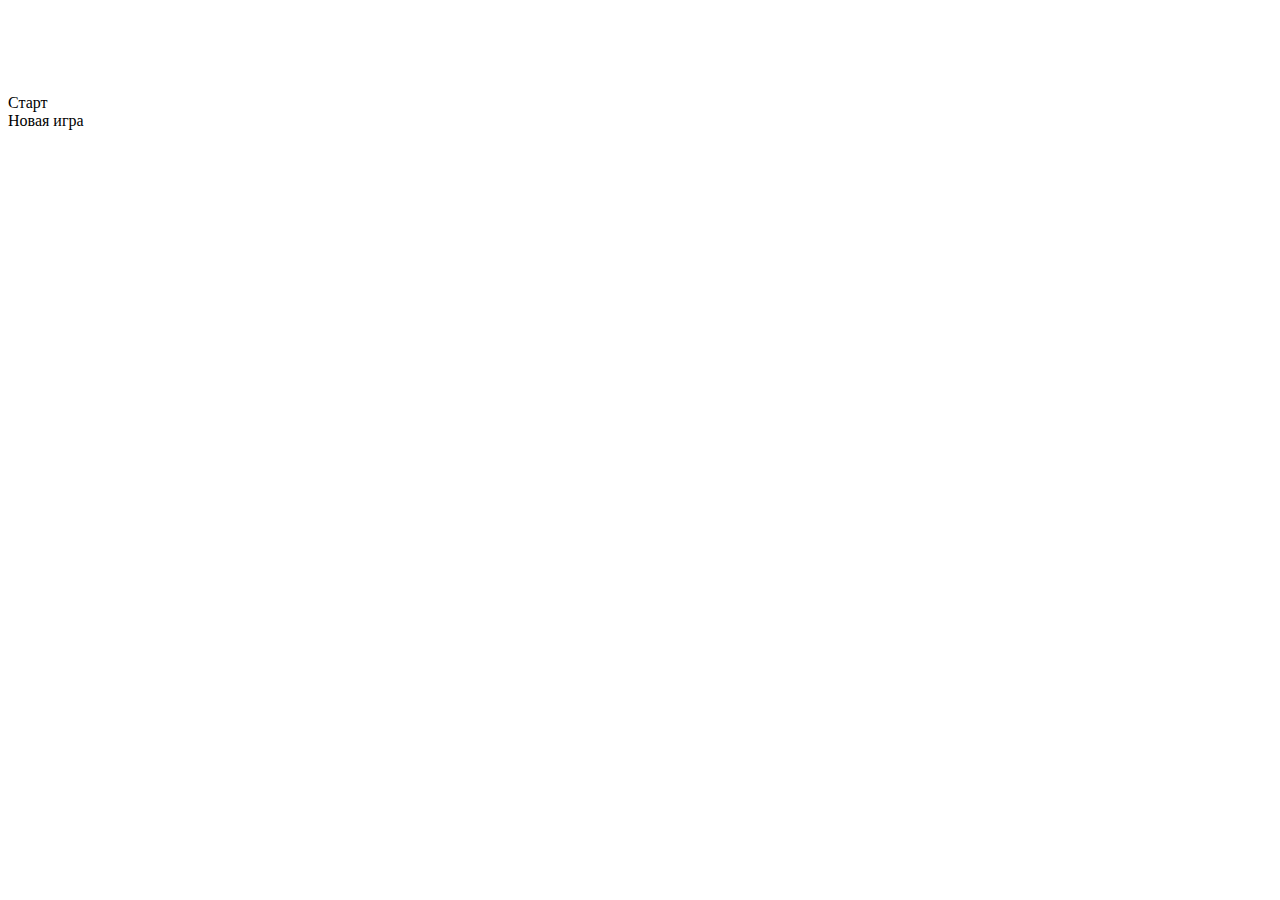
==== commit 364ceaf9: "lesson11" ====
--- a/src/index.html
+++ b/src/index.html
@@ -1,415 +1,24 @@
-<!DOCTYPE html>
-<html lang = "en">
+<!doctype html>
+<html lang="ru">
 <head>
     <meta charset="UTF-8">
-    <title> Главная страница </title>
-    <link rel="stylesheet" type="text/css" href="assets/styles/style.css">
-    <meta name="viewport"  content="width=device-width,initial-scale=1.0"/>
+    <meta name="viewport"
+          content="width=device-width, user-scalable=no, initial-scale=1.0, maximum-scale=1.0, minimum-scale=1.0">
+    <meta http-equiv="X-UA-Compatible" content="ie=edge">
+    <title>Document</title>
+    <link rel="stylesheet" href="assets/styles/style.css">
 </head>
 <body>
-    <div class = "blockBackImg">
-        <div class="animatedBackground">
-            <div class="animatedImgLeft"></div>
-            <div class="animatedImgRight"></div>
+    <main>
+        <div id="game-wrap">
+          <table id="game"></table>
         </div>
-        
-        <header>
-            <div class="hamburger">
-                <img src="assets/icons/Group 625890.png">
-            </div>
-            <h3>IT WEBSITE</h3>
-            <nav>
-                <ul class="navLinks">
-                    <li><a href="#">Service</a></li>
-                    <li><a href="#">Mobile</a></li>
-                    <li><a href="#">Cases</a></li>
-                    <li><a href="#">FAQ</a></li>
-                    <li><a href="#">Contacts</a></li>
-                </ul>
-            </nav>
-            <div class="contact">
-                <div class = "phone">
-                    <img class="headImg" src = "assets/icons/head_phone.png" alt="">
-                    <p>+7 (707) 254 81 47</p>
-                    <p>+7 (778) 395 90 26</p>
-                </div>
-                <div class = "email">
-                <img class="headImg" src = "assets/icons/head_mail.png" alt="">
-                <p><a href="mailto:thousanditcompany@gmail.com">thousanditcompany@gmail.com</a></p>
-                </div>
-            </div>
-        </header>
+        <div id="menu">
+          <div id="playButton" class="menuButton">Старт</div>
+          <div id="newGameButton" class="menuButton">Новая игра</div>
+        </div>
+    </main>
 
-        <main class = "container mainBlock">
-            <div class = "mainDescription">
-                <h2>Development of <span class = "blueTxt">mobile applications</span> and <span class = "blueTxt">web services</span> of any complexity</h2>
-                <p>We create mobile applications for iOS, Android that transfer your business to mobile applications of your customers' devices</p>
-            </div>
-            <div class = "contactForm">
-                <p>Leave your contacts and we will call you back within 30 minutes</p>
-                <div class = "formInput">
-                    <form>
-                        <div class = "formInputGroup">
-                            <label for="phone"> Phone number </label>
-                            <input type = "text"  id="phone" placeholder="+7 (702) 517-11-98">
-                        </div>
-                        <div class = "formInputGroup">
-                            <label for="fullname">Full name</label>
-                            <input type = "text" id="fullname" placeholder="Агадиль">
-                        </div>
-                        <button type = "submit">Get consultation</button>
-
-                    </form>
-                </div>
-            </div>
-        </main>
-    </div >
-    <div class="fullWidthBackgroundWhite">
-        <section class = "container typesDevelopment">
-            <div class = "webAndMobile">
-                    <h2>Full development cycle</h2>
-                    <p class = "signature">We use proven technologies</p>
-                <h3>Web</h3>
-                <p>PHP<span class = "blueTxt"> / </span>Javascript<span class = "blueTxt"> / </span>Node.JS<span class = "blueTxt"> / </span>Web Socket<span class = "blueTxt"> / </span>
-                    Socket.io<span class = "blueTxt"> / </span>Vue.js<span class = "blueTxt"> / </span>Nuxt<span class = "blueTxt">/</span>MySQL<span class = "blueTxt"> / </span>Laravel
-                    <span class = "blueTxt"> / </span>GO lang<span class = "blueTxt"> / </span>django<span class = "blueTxt"> / </span>Python
-                </p>
-                <h3>Mobile</h3>
-                <p>Swift<span class = "blueTxt"> / </span>Kotlin<span class = "blueTxt"> / </span>Alamofire<span class = "blueTxt"> / </span>Firebase<span class = "blueTxt"> / </span>
-                    CoreData<span class = "blueTxt"> / </span>Room<span class = "blueTxt"> / </span>Realm<span class = "blueTxt"> / </span>Coroutine<span class = "blueTxt"> / </span>
-                    RxJava<span class = "blueTxt"> / </span>RxSwift<span class = "blueTxt"> / </span>Unit Test<span class = "blueTxt"> / </span>Navigation
-                </p>
-            </div>
-            <div class = "choiceDevelopment">
-                <ul>
-                    <li><a href="#">iOS development<span class = "blueTxt"> ❯ </span></a></li>
-                    <li><a href="#">Android development<span class = "blueTxt"> ❯ </span></a></li>
-                    <li><a href="#">Web development<span class = "blueTxt"> ❯ </span></a></li>
-                    <li><a href="#">UI/UX design<span class = "blueTxt"> ❯ </span></a></li>
-                    <li><a href="#">Testing<span class = "blueTxt"> ❯ </span></a></li>
-                    <li><a href="#">Launch<span class = "blueTxt"> ❯ </span></a></li>
-                    <li><a href="#">IT consulting<span class = "blueTxt"> ❯ </span></a></li>
-                </ul>
-            </div>
-        </section>
-    </div>
-
-    <section class = "container spheresDevelopment">
-        <h2>Developed more than <span class = "blueTxt">100</span> projects in <span class = "blueTxt">15</span> industries</h2>
-        <div class = "choiceSphere">
-            <ul>
-                <div class = "sphereItem">
-                    <img src = "assets/icons/1_sphere.png" alt="Social media">
-                    <li>Social media</li>
-                </div>
-                <div class = "sphereItem">
-                    <img src = "assets/icons/2_sphere.png" alt="Fitness and sport">
-                    <li>Fitness and sport</li>
-                </div>
-                <div class = "sphereItem">
-                    <img src = "assets/icons/3_sphere.png" alt="Bank">
-                    <li>Bank</li>
-                </div>
-                <div class = "sphereItem">
-                    <img src = "assets/icons/4_sphere.png" alt="Construction">
-                    <li>Construction</li>
-                </div>
-                <div class = "sphereItem">
-                    <img src = "assets/icons/5_sphere.png" alt="Game projects">
-                    <li>Game projects</li>
-                </div>
-                <div class = "sphereItem">
-                    <img src = "assets/icons/6_sphere.png" alt="Education">
-                    <li>Education</li>
-                </div>
-                <div class = "sphereItem">
-                    <img src = "assets/icons/7_sphere.png" alt="Auto, transport">
-                    <li>Auto, transport</li>
-                </div>
-                <div class = "sphereItem">
-                    <img src = "assets/icons/8_sphere.png" alt="Medicine, health">
-                    <li>Medicine, health</li>
-                </div>
-                <div class = "sphereItem">
-                    <img src = "assets/icons/9_sphere.png" alt="Restaurants, food delivery">
-                    <li>Restaurants, food delivery</li>
-                </div>
-                <div class = "sphereItem">
-                    <img src = "assets/icons/10_sphere.png" alt="Marketplaces">
-                    <li>Marketplaces</li>
-                </div>
-                <div class = "sphereItem">
-                    <img src = "assets/icons/11_sphere.png" alt="Ar technology">
-                    <li>Ar technology</li>
-                </div>
-                <div class = "sphereItem">
-                    <img src = "assets/icons/12_sphere.png" alt="TV series">
-                    <li>TV series</li>
-                </div>
-                <div class = "sphereItem">
-                    <img src = "assets/icons/13_sphere.png" alt="Startups">
-                    <li>Startups</li>
-                </div>
-                <div class = "sphereItem">
-                    <img src = "assets/icons/14_sphere.png" alt="Religion">
-                    <li>Religion</li>
-                </div>
-                <div class = "sphereItem">
-                    <img src = "assets/icons/15_sphere.png" alt="Online courses">
-                    <li>Online cources</li>
-                </div>
-            </ul>
-        </div>
-    </section>
-
-    <section class = "container projects">
-        <h2>Projects we are proud of</h2>
-        <p>Our software development company is truly proud of the wonderful clients we have worked with. We enjoy a long-term partnership</p>
-        <div class = "listProjects">
-            <ul>
-                <li>l-teka</li>
-                <li>Dauletten</li>
-                <li>Guru Bosch</li>
-                <li>Santo</li>
-                <li>Home Credit Bank</li>
-                <li> BI Partners</li>
-                <li>Europharma</li>
-            </ul>
-            <button type = "submit">View 100 more projects</button>
-        </div>
-        <img class = "mediaPhoneImg" src ="assets/img/i-teka.png">
-        <article class = "chousenProject">
-            <div class = "I-teka">
-                <div class = "main_I-Teka">
-                    <h2>I-teka</h2>
-                    <p>The application is designed to search for drugs by availability in pharmacies in cities.</p> 
-                    <p class = "thinP">During quarantine, the application helped many people, which gives more value.</p>
-                </div>
-                <div class = "descript_I-Teka">
-                    <div class = "txt_I-Teka">
-                        <p>Business analysis <span class = "blueTxt">/</span> iOS <span class = "blueTxt">/</span> Android <span class = "blueTxt">/</span> 
-                            QA <span class = "blueTxt">/</span> UI/UX Design
-                        </p>
-                        <div class = "placeAndWork">
-                            <img src = "assets/icons/place_outline_24_blue.png" alt = "">
-                            <p>Kazakhstan</p>
-                            <img src = "assets/icons/work_outline_24.png" alt = "">
-                            <p>Medicine</p>
-                        </div>
-                        <div class="blockIndicators">
-                            <div class="indicators">
-                                <p class="bigBlackTxt">400%</p>
-                                <p>User Growth</p>
-                            </div>
-                            <div class="indicators">
-                                <p class="bigBlackTxt">+ 200 000</p>
-                                <p>Active Users</p>
-                            </div>
-                        </div>
-                        <img class = "systemImg" src="assets/img/ios.png" alt="">
-                        <img class = "systemImg" src="assets/img/android.png" alt="">
-                    </div>
-                    <img class = "mediaLapImg" src ="assets/img/i-teka.png">
-                </div>
-            </div>
-            <img class = "mediaDecsImg" src ="assets/img/i-teka.png">
-        </article>
-    </section>
-
-    <div class="fullWidthBackgroundBlue">
-        <section class = " container feedback">
-            <div class = "informFeedback">
-                <h2>Let's discuss Your project</h2>
-                <p>Let's figure out how to create an effective application,
-                    its cost and terms of its development</p>
-            </div>
-            <div class = "feedbackForm">
-                <form>
-                    <div class = "formInputGroup">
-                        <label for="bestPhone">Best phone number</label>
-                        <input type = "text" id="bestPhone" placeholder="+7 (702) 517-11-98">
-                    </div>
-                    <div class = "formInputGroup">
-                        <label for="bestFullname">Full name</label>
-                        <input type = "text" id="bestFullname" placeholder="Иванов Иван">
-                    </div>
-                    <button type = "submit">Discuss the project</button>
-                </form>
-            </div>    
-        </section>
-    </div>
-    <div class="fullWidthBackgroundWhite">
-        <section class = "container blockStagesDevelopment">
-            <h2>Application Development Stages</h2>
-            <div class="stagesDevelopment">
-                <div class="typeStages typeStages1">
-                    <div class="imageHeader">
-                        <img src = "assets/icons/planing.png">
-                        <h4>Analysis</h4>
-                    </div>
-                    <p>We write technical specifications for development, taking into account the business processes and technologies of the customer and the needs of users.</p>
-                </div>
-                <div class="typeStages typeStages2">
-                    <div class="imageHeader">
-                        <img src = "assets/icons/graphic-design.png">
-                        <h4>Design</h4>
-                    </div>
-                    <p>We adapt the customer's corporate identity to the platform guidelines. We draw convenient and understandable interfaces.</p>
-                </div>
-                <div class="typeStages typeStages3">
-                    <div class="imageHeader">
-                        <img src = "assets/icons/computer coding.png">
-                        <h4>Development</h4>
-                    </div>
-                    <p>We create an extensible architecture, write clean and stable code. We integrate with customer technologies.</p>
-                </div>
-                <div class="typeStages typeStages4">
-                    <div class="imageHeader">
-                        <img src = "assets/icons/copyright.png">
-                        <h4>Testing</h4>
-                    </div>
-                    <p>We carry out functional testing and do bug fixes. We adapt the application to different phone resolutions</p>
-                </div>
-                <div class="typeStages typeStages5">
-                    <div class="imageHeader">
-                        <img src = "assets/icons/hosting 1.png">
-                        <h4>Launching</h4>
-                    </div>
-                    <p>We design the application page and publish it in the App Store and Google Play stores.</p>
-                </div>
-                <div class="typeStages typeStages6">
-                    <div class="imageHeader">
-                        <img src = "assets/icons/application.png">
-                        <h4>Support</h4>
-                    </div>
-                    <p>We monitor the stability of the application, update it for new devices and versions of iOS and Android.</p>
-                </div>
-            </div>
-        </section>
-    </div>
-
-    <section class = "container team">
-        <div class = "teamInform">
-            <h2>Our team</h2>
-            <p>Thousand is a full-cycle digital production company with its own product analytics, design, web and mobile development.</p>
-            <img class="teamImgTabl" src = "assets/img/team.png" alt="">
-            <div class="blockIndicators">
-                <div class="indicators">
-                    <p class="bigBlackTxt">28</p>
-                    <p>team members</p>
-                </div>
-                <div class="indicators">
-                    <p class="bigBlackTxt">+100</p>
-                    <p>projects</p>
-                </div>
-                <div class="indicators">
-                    <p class="bigBlackTxt">7 years</p>
-                    <p>in IT spheres</p>
-                </div>
-            </div>
-            <p class="wideP">All the necessary specialists - from a designer to a tester - are on our staff. We hire the best specialists in the market. It's expensive but worth it</p>
-        </div>
-        <img class="teamImgDeck" src = "assets/img/team.png" alt="">
-    </section>
-    
-    <div class="fullWidthBackgroundBlue">
-        <section class="container bookForm">
-            <div class="mainBookForm">
-                <h2>Get the book for free by leaving your contacts</h2>
-                <img class="bookImgPhone" src = "assets/img/книга-2.png">
-                <div class = "bookContactForm">
-                    <form>
-                        <div class="twoInputs">
-                            <div class = "formInputGroup">
-                                <label for="bookPhone">Phone number</label>
-                                <input id ="bookPhone" type = "text" placeholder="+7 (702) 517-11-98">
-                            </div>
-                            <div class = "formInputGroup">
-                                <label for="bookPhone"></label>
-                                <input id ="bookPhone" type = "text" placeholder="Your full name">
-                            </div>
-                        </div>
-                        <div class = "formInputGroup">
-                            <label for="bookEmail">email</label>
-                            <input id ="bookEmail" type = "email" placeholder="mail@mail.com">
-                        </div>
-                        <button type = "submit">Send me ebook to my mail</button>
-                    </form>
-                </div> 
-            </div>
-            <img class="bookImgDeck" src = "assets/img/book.png">
-            <img class="bookImgTabl" src = "assets/img/книга-2.png">
-        </section>
-    </div>
-    <div class="fullWidthBackgroundWhite">
-        <section class = "container FAQ">
-            <h2>FAQ</h2>
-            <div class="allQuestions">
-                <div class = "question">
-                    <p><span class = "bold">What is the cost of a mobile application?</span></p>
-                    <img src="assets/icons/questionplus.png">
-                </div>
-                <div class = "question">
-                    <p><span class = "bold">Do you provide a guarantee for the mobile application?</span></p>
-                    <img src="assets/icons/questionplus.png">
-                </div>
-                <div class = "questionDisclosed">
-                    <div>
-                        <p class = "quest"><span class = "bold">How long will development take?</span></p>
-                        <p>Development terms directly depend on the requirements for the mobile application, the characteristics of the company, as well as the wishes of the customer.</p>
-                        <p class = "thirstP">Average development time from start to finished application:</p>
-                        <p>Medium projects up to <span class = "boldTxt">3 months.</span></p>
-                        <p>Large projects about <span class = "boldTxt">4-6 months.</span></p>
-                        <p>To get a more accurate estimate of the project completion time, it is necessary to determine the main task of the application, think over its 
-                            logic and functionality.
-                        </p>
-                    </div>
-                    <img src="assets/icons/questionminus.png" alt="">
-                </div>
-                <div class = "question">
-                    <p><span class = "bold">I will not tell my idea, do you guarantee confidentiality?</span></p>
-                    <img src="assets/icons/questionplus.png">
-                </div>
-            </div>
-        </section>
-    </div>
-
-    <footer>
-        <h2>IT WEBSITE</h2>
-        <div class="footerSection">
-            <div class="contactFooter">
-                <div class = "contactFooterBlock">
-                    <img class="footImg" src="assets/icons/smartphone_outline_24.png" alt="">
-                    <p> Contact nums</p>
-                </div>
-                <p>+7 (778) 395 90 26</p>
-            </div>
-            <div class="contactFooter">
-                <div class = "contactFooterBlock">
-                    <img class="footImg" src="assets/icons/mail_outline_24.png" alt="">
-                    <p>Post</p>
-                </div>
-                <p>mail@mail.com</p>
-            </div>
-            <div class="contactFooter">
-                <div class = "contactFooterBlock">
-                    <img class="footImg" src="assets/icons/place_outline_24.png" alt="">
-                    <p>Adress</p>
-                </div>
-                <p>City city, steet st. 90</p>
-            </div>
-            <div class="contactFooter">
-                <div class = "contactFooterBlock">
-                    <img class="footImg" src="assets/icons/document_outline_24.png" alt="">
-                    <p>Leave a request</p>
-                </div>
-                <p>Leave a request</p>
-            </div>
-        </div>
-        <div class = "footerSectionBlock">
-            <img class="footImg" src="assets/icons/Vector.png" alt="">
-            <p>We work throughout world</p>
-        </div>
-    </footer>   
+    <script src="./index.js"></script>
 </body>
-</html>+</html>
